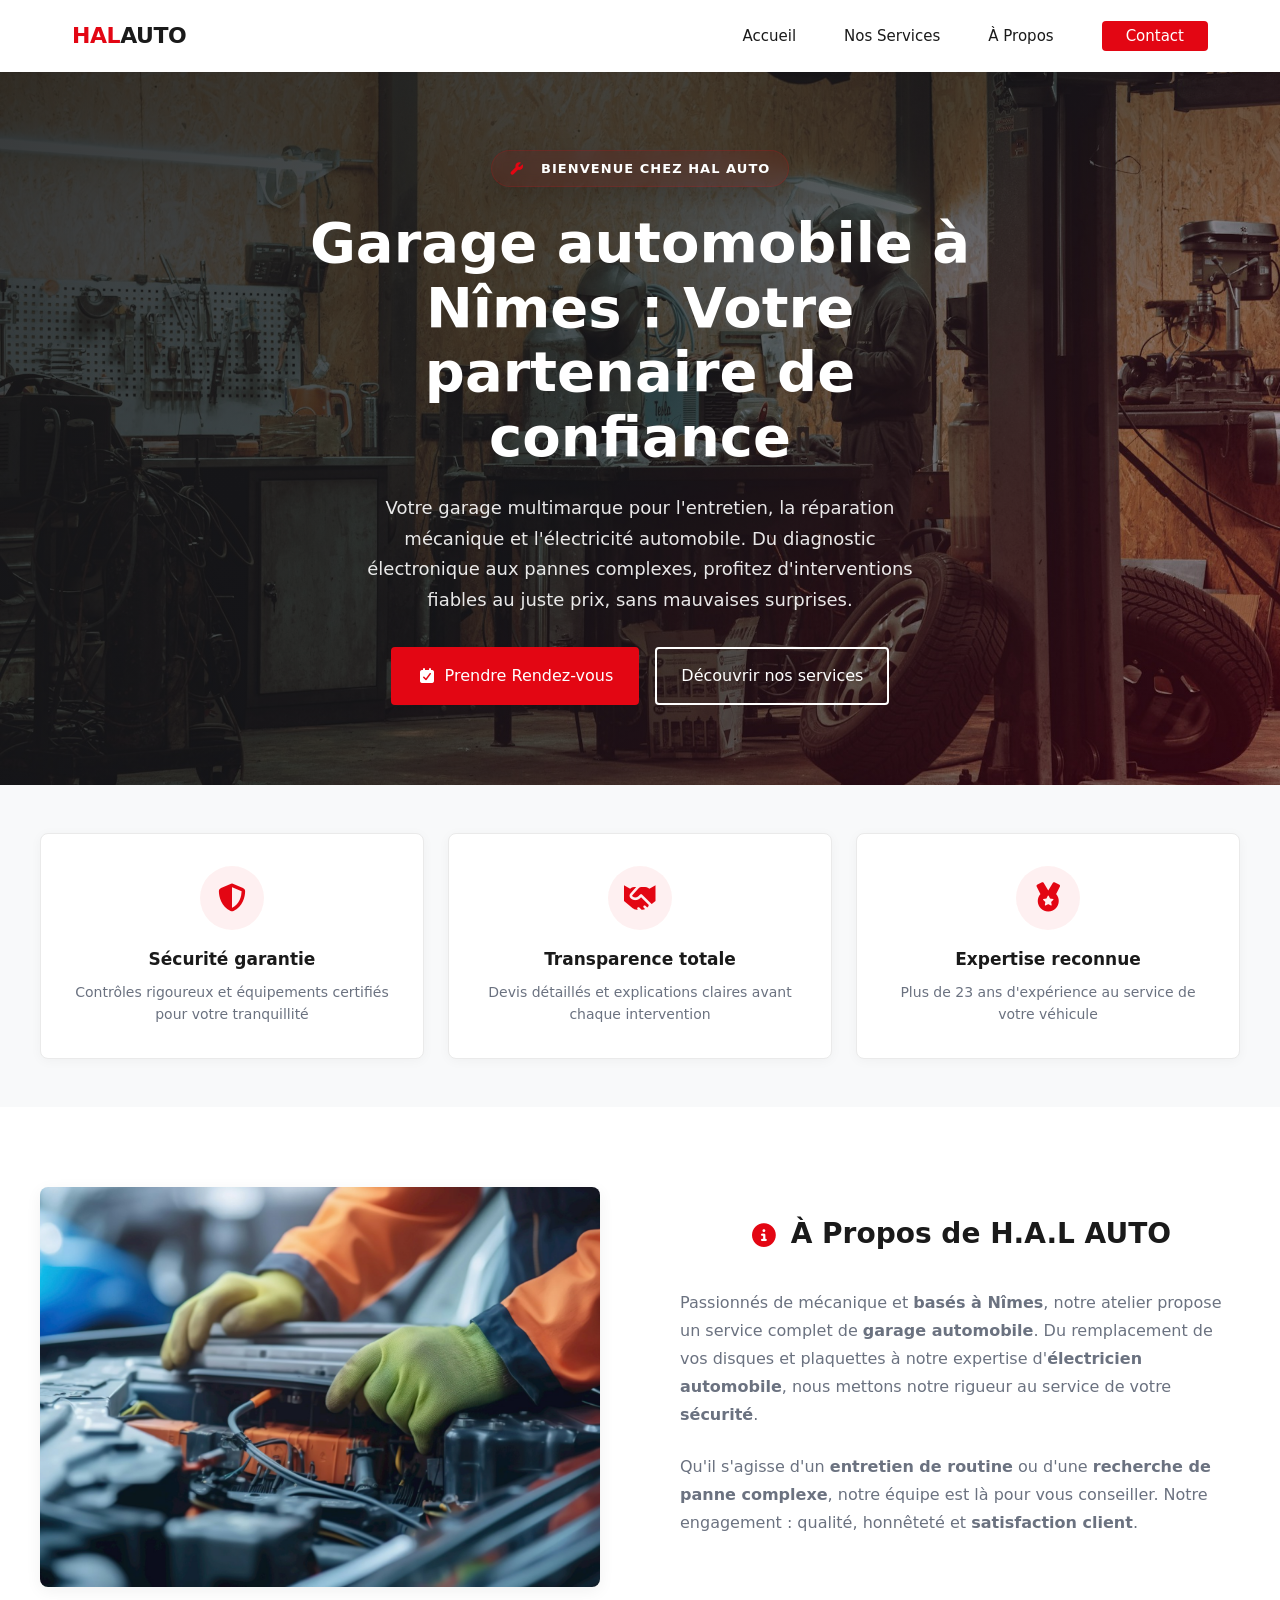
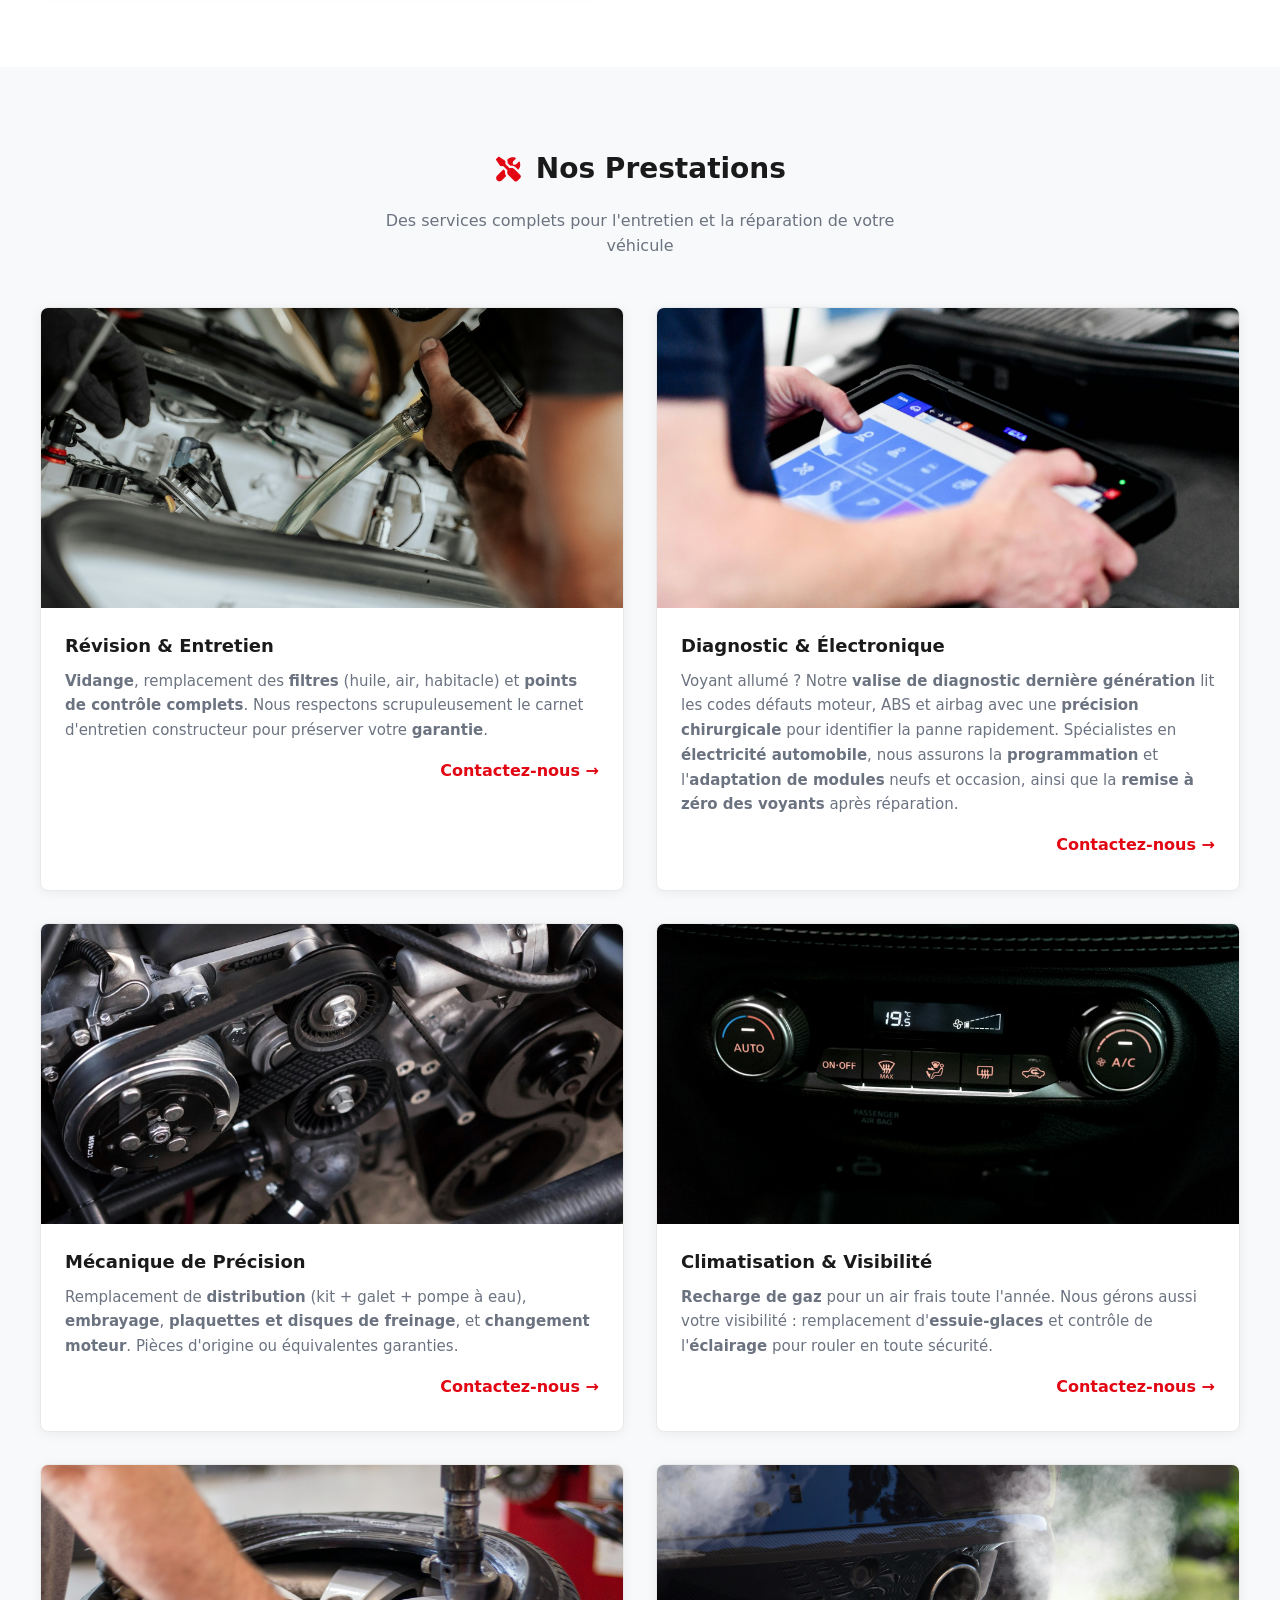
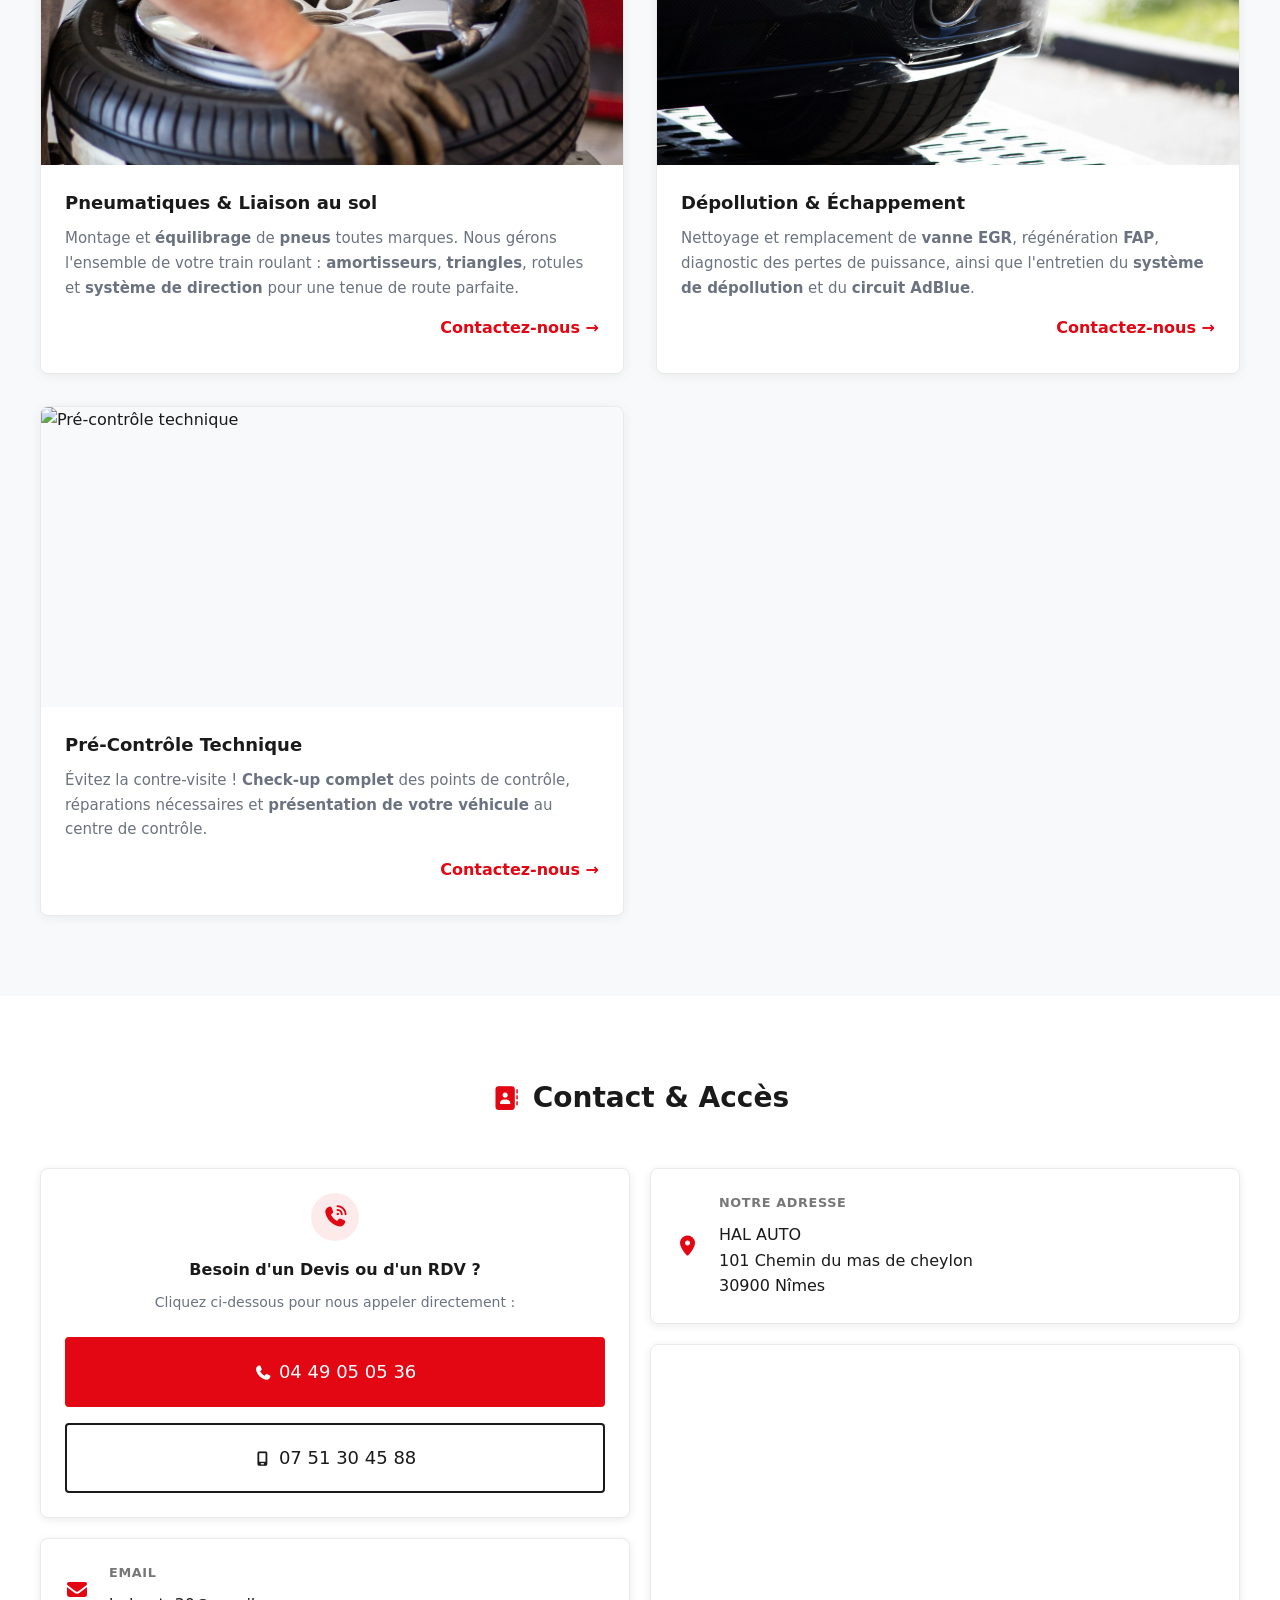
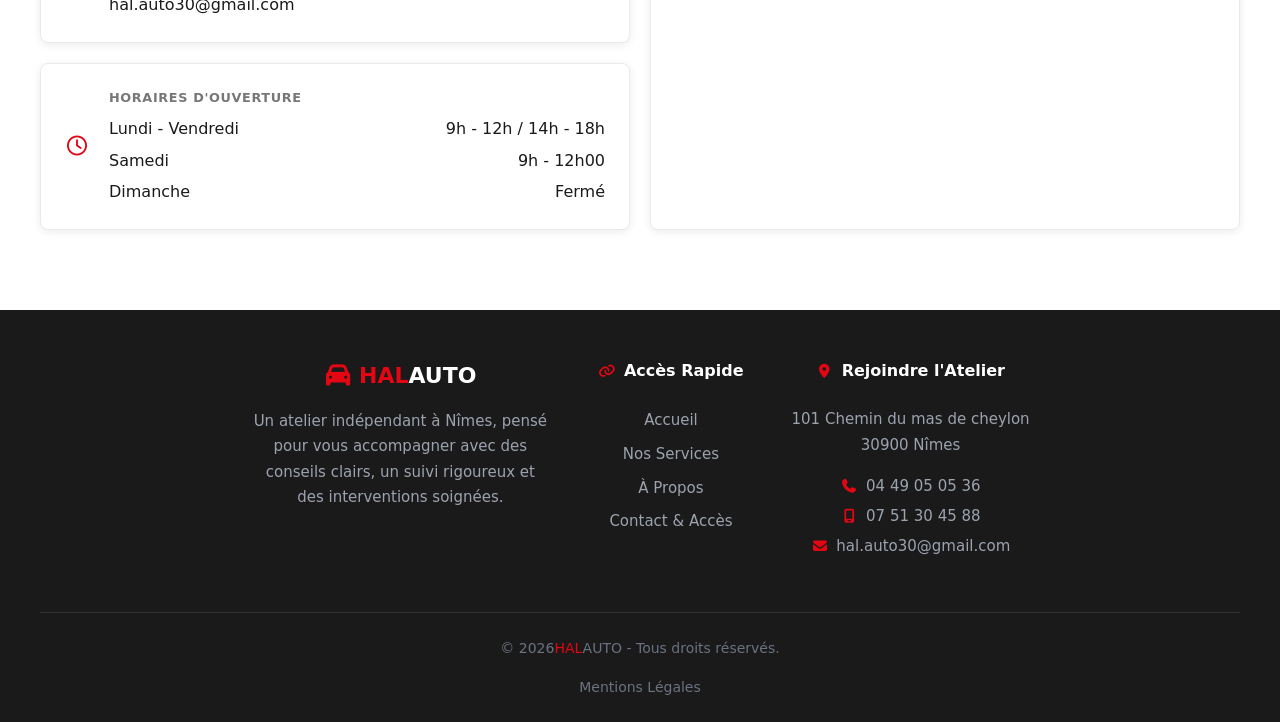
==== index.html @ 8e2dad7b "Refactor mentions-legales.html for improved readability and compactness by removing unnecessary whit" ====
<!DOCTYPE html><html lang="fr"><head><meta charset="UTF-8" /><link class="icon" type="image/svg+xml" href="/vite.svg" /><meta name="viewport" content="width=device-width, initial-scale=1.0" /><meta name="description" content="HAL AUTO, votre garage et atelier de mécanique automobile à Nîmes. Entretien, révision, freinage, électricien automobile et diagnostic électronique au juste prix." /><meta property="og:type" content="website" /><meta property="og:url" content="https://halauto.fr/" /><meta property="og:title" content="HAL AUTO - Garage & Mécanique Automobile à Nîmes" /><meta property="og:description" content="Entretien, révision, électricien automobile et prestations de freinage à Nîmes. Devis transparent, contactez notre atelier !" /><meta property="og:image" content="https://halauto.fr/assets/images/a-propos.jpg" /><meta property="og:locale" content="fr_FR" /><meta name="twitter:card" content="summary_large_image" /><meta name="twitter:url" content="https://halauto.fr/" /><meta name="twitter:title" content="HAL AUTO - Garage Automobile à Nîmes" /><meta name="twitter:description" content="Entretien, révision, diagnostic électronique et réparation mécanique. Devis transparent, appelez-nous dès aujourd'hui !" /><meta name="twitter:image" content="https://halauto.fr/assets/images/a-propos.jpg" /><title>HAL AUTO - Garage Automobile à Nîmes</title><link rel="stylesheet" href="assets/css/fontawesome/css/all.min.css" /><link rel="stylesheet" href="assets/css/style.css" /><script type="application/ld+json">{ "@context": "https://schema.org", "@type": "AutoRepair", "name": "HAL AUTO", "image": "https://halauto.fr/assets/images/a-propos.jpg", "telephone": ["+33449050536", "+33751304588"], "email": "hal.auto30@gmail.com", "address": { "@type": "PostalAddress", "streetAddress": "101 Chemin du Mas de Cheylon, 30900 Nîmes", "addressLocality": "Nîmes", "postalCode": "30900", "addressCountry": "FR" }, "openingHoursSpecification": [ { "@type": "OpeningHoursSpecification", "dayOfWeek": ["Monday","Tuesday","Wednesday","Thursday","Friday"], "opens": "09:00", "closes": "12:00" }, { "@type": "OpeningHoursSpecification", "dayOfWeek": ["Monday","Tuesday","Wednesday","Thursday","Friday"], "opens": "14:00", "closes": "18:00" }, { "@type": "OpeningHoursSpecification", "dayOfWeek": "Saturday", "opens": "09:00", "closes": "12:00" } ], "priceRange": "$$", "url": "https://halauto.fr", "hasOfferCatalog": { "@type": "OfferCatalog", "name": "Services HAL AUTO", "itemListElement": [ { "@type": "Offer", "itemOffered": { "@type": "Service", "name": "Atelier de réparation automobile" } }, { "@type": "Offer", "itemOffered": { "@type": "Service", "name": "Électricien automobile" } }, { "@type": "Offer", "itemOffered": { "@type": "Service", "name": "Atelier de prestations de freinage" } }, { "@type": "Offer", "itemOffered": { "@type": "Service", "name": "Garage automobile" } }, { "@type": "Offer", "itemOffered": { "@type": "Service", "name": "Atelier de mécanique automobile" } } ] }}</script></head><body><header class="header"><div class="header__container"><a href="#accueil" class="header__logo"><span class="header__logo-text"><span class="brand-hal">HAL</span><span class="brand-auto">AUTO</span></span></a><button class="header__burger" id="burger" aria-label="Menu"><i class="fa-solid fa-bars"></i></button><nav class="header__nav" id="nav"><ul class="header__nav-list"><li class="header__nav-item"><a href="#accueil" class="header__nav-link">Accueil</a></li><li class="header__nav-item"><a href="#services" class="header__nav-link">Nos Services</a></li><li class="header__nav-item"><a href="#apropos" class="header__nav-link">À Propos</a></li><li class="header__nav-item"><a href="#contact" class="header__nav-link header__nav-link--cta">Contact</a></li></ul></nav></div></header><main><section class="hero" id="accueil"><div class="hero__overlay"></div><div class="hero__container"><div class="hero__content"><p class="hero__subtitle"><i class="fa-solid fa-wrench"></i> Bienvenue chez HAL AUTO </p><h1 class="hero__title">Garage automobile à Nîmes : Votre partenaire de confiance</h1><p class="hero__text"> Votre garage multimarque pour l'entretien, la réparation mécanique et l'électricité automobile. Du diagnostic électronique aux pannes complexes, profitez d'interventions fiables au juste prix, sans mauvaises surprises. </p><div class="hero__buttons"><a href="#contact" class="btn btn--primary"><i class="fa-solid fa-calendar-check"></i> Prendre Rendez-vous </a><a href="#services" class="btn btn--outline-hero"> Découvrir nos services </a></div></div></div></section><section class="reassurance"><div class="reassurance__container"><div class="reassurance__card fade-in"><div class="reassurance__card-icon"><i class="fa-solid fa-shield-halved"></i></div><h3 class="reassurance__card-title">Sécurité garantie</h3><p class="reassurance__card-text">Contrôles rigoureux et équipements certifiés pour votre tranquillité</p></div><div class="reassurance__card fade-in"><div class="reassurance__card-icon"><i class="fa-solid fa-handshake"></i></div><h3 class="reassurance__card-title">Transparence totale</h3><p class="reassurance__card-text">Devis détaillés et explications claires avant chaque intervention</p></div><div class="reassurance__card fade-in"><div class="reassurance__card-icon"><i class="fa-solid fa-medal"></i></div><h3 class="reassurance__card-title">Expertise reconnue</h3><p class="reassurance__card-text">Plus de 23 ans d'expérience au service de votre véhicule</p></div></div></section><section class="about" id="apropos"><div class="about__container"><div class="about__image fade-in"><img src="assets/images/a-propos.jpg" alt="Équipe de mécaniciens professionnels chez HAL AUTO" loading="lazy" /></div><div class="about__content fade-in"><h2 class="about__title"><i class="fa-solid fa-circle-info"></i> À Propos de H.A.L AUTO </h2><p class="about__text"> Passionnés de mécanique et <strong>basés à Nîmes</strong>, notre atelier propose un service complet de <strong>garage automobile</strong>. Du remplacement de vos disques et plaquettes à notre expertise d'<strong>électricien automobile</strong>, nous mettons notre rigueur au service de votre <strong>sécurité</strong>. </p><p class="about__text"> Qu'il s'agisse d'un <strong>entretien de routine</strong> ou d'une <strong>recherche de panne complexe</strong>, notre équipe est là pour vous conseiller. Notre engagement : qualité, honnêteté et <strong>satisfaction client</strong>. </p></div></div></section><section class="services" id="services"><div class="services__container"><h2 class="services__title fade-in"><i class="fa-solid fa-screwdriver-wrench"></i> Nos Prestations </h2><p class="services__subtitle fade-in">Des services complets pour l'entretien et la réparation de votre véhicule </p><div class="services__grid"><article class="service-card fade-in"><div class="service-card__image"><img src="assets/images/service-entretien-revision.jpg" alt="Révision et entretien automobile" loading="lazy" /></div><div class="service-card__content"><h3 class="service-card__title">Révision & Entretien</h3><p class="service-card__text"><strong>Vidange</strong>, remplacement des <strong>filtres</strong> (huile, air, habitacle) et <strong>points de contrôle complets</strong>. Nous respectons scrupuleusement le carnet d'entretien constructeur pour préserver votre <strong>garantie</strong>. </p><a href="#contact" class="service-card__cta">Contactez-nous →</a></div></article><article class="service-card fade-in"><div class="service-card__image"><img src="assets/images/service-diagnostique.jpg" alt="Diagnostic électronique véhicule" loading="lazy" /></div><div class="service-card__content"><h3 class="service-card__title">Diagnostic & Électronique</h3><p class="service-card__text"> Voyant allumé ? Notre <strong>valise de diagnostic dernière génération</strong> lit les codes défauts moteur, ABS et airbag avec une <strong>précision chirurgicale</strong> pour identifier la panne rapidement. Spécialistes en <strong>électricité automobile</strong>, nous assurons la <strong>programmation</strong> et l'<strong>adaptation de modules</strong> neufs et occasion, ainsi que la <strong>remise à zéro des voyants</strong> après réparation. </p><a href="#contact" class="service-card__cta">Contactez-nous →</a></div></article><article class="service-card fade-in"><div class="service-card__image"><img src="assets/images/service-distribution.jpg" alt="Réparation mécanique automobile" loading="lazy" /></div><div class="service-card__content"><h3 class="service-card__title">Mécanique de Précision</h3><p class="service-card__text"> Remplacement de <strong>distribution</strong> (kit + galet + pompe à eau), <strong>embrayage</strong>, <strong>plaquettes et disques de freinage</strong>, et <strong>changement moteur</strong>. Pièces d'origine ou équivalentes garanties. </p><a href="#contact" class="service-card__cta">Contactez-nous →</a></div></article><article class="service-card fade-in"><div class="service-card__image"><img src="assets/images/service-climatisation.jpg" alt="Climatisation automobile" loading="lazy" /></div><div class="service-card__content"><h3 class="service-card__title">Climatisation & Visibilité</h3><p class="service-card__text"><strong>Recharge de gaz</strong> pour un air frais toute l'année. Nous gérons aussi votre visibilité : remplacement d'<strong>essuie-glaces</strong> et contrôle de l'<strong>éclairage</strong> pour rouler en toute sécurité. </p><a href="#contact" class="service-card__cta">Contactez-nous →</a></div></article><article class="service-card fade-in"><div class="service-card__image"><img src="assets/images/service-pneumatique.jpg" alt="Pneumatiques et géométrie" loading="lazy" /></div><div class="service-card__content"><h3 class="service-card__title">Pneumatiques & Liaison au sol</h3><p class="service-card__text"> Montage et <strong>équilibrage</strong> de <strong>pneus</strong> toutes marques. Nous gérons l'ensemble de votre train roulant : <strong>amortisseurs</strong>, <strong>triangles</strong>, rotules et <strong>système de direction</strong> pour une tenue de route parfaite. </p><a href="#contact" class="service-card__cta">Contactez-nous →</a></div></article><article class="service-card fade-in"><div class="service-card__image"><img src="assets/images/service-depollution.jpg" alt="Dépollution et échappement" loading="lazy" /></div><div class="service-card__content"><h3 class="service-card__title">Dépollution & Échappement</h3><p class="service-card__text"> Nettoyage et remplacement de <strong>vanne EGR</strong>, régénération <strong>FAP</strong>, diagnostic des pertes de puissance, ainsi que l'entretien du <strong>système de dépollution</strong> et du <strong>circuit AdBlue</strong>. </p><a href="#contact" class="service-card__cta">Contactez-nous →</a></div></article><article class="service-card fade-in"><div class="service-card__image"><img src="assets/images/service-controle-technique.jpg" alt="Pré-contrôle technique" loading="lazy" /></div><div class="service-card__content"><h3 class="service-card__title">Pré-Contrôle Technique</h3><p class="service-card__text"> Évitez la contre-visite ! <strong>Check-up complet</strong> des points de contrôle, réparations nécessaires et <strong>présentation de votre véhicule</strong> au centre de contrôle. </p><a href="#contact" class="service-card__cta">Contactez-nous →</a></div></article></div></div></section><section class="contact" id="contact"><div class="contact__container"><h2 class="contact__title fade-in"><i class="fa-solid fa-address-book"></i> Contact & Accès </h2><div class="contact__grid"><div class="contact__column contact__column--communication fade-in"><div class="contact__cta contact__cta--call"><div class="contact__cta-icon"><i class="fa-solid fa-phone-volume"></i></div><h3 class="contact__cta-title">Besoin d'un Devis ou d'un RDV ?</h3><p class="contact__cta-text">Cliquez ci-dessous pour nous appeler directement :</p><div class="contact__cta-actions"><a href="tel:0449050536" class="btn btn--primary btn--large"><i class="fa-solid fa-phone"></i> 04 49 05 05 36 </a><a href="tel:0751304588" class="btn btn--outline btn--large"><i class="fa-solid fa-mobile-screen"></i> 07 51 30 45 88 </a></div></div><div class="contact__card contact__card--email"><div class="contact__card-icon"><i class="fa-solid fa-envelope"></i></div><div class="contact__card-content"><h3 class="contact__card-title">Email</h3><a href="mailto:hal.auto30@gmail.com" class="contact__card-link"> hal.auto30@gmail.com </a></div></div><div class="contact__card contact__card--hours"><div class="contact__card-icon"><i class="fa-regular fa-clock"></i></div><div class="contact__card-content"><h3 class="contact__card-title">Horaires d'Ouverture</h3><ul class="contact__hours"><li class="contact__hours-item"><span class="contact__hours-days">Lundi - Vendredi</span><span class="contact__hours-time">9h - 12h / 14h - 18h</span></li><li class="contact__hours-item"><span class="contact__hours-days">Samedi</span><span class="contact__hours-time">9h - 12h00</span></li><li class="contact__hours-item"><span class="contact__hours-days contact__hours-days--closed">Dimanche</span><span class="contact__hours-time contact__hours-time--closed">Fermé</span></li></ul></div></div></div><div class="contact__column contact__column--localisation fade-in"><div class="contact__card contact__card--address"><div class="contact__card-icon"><i class="fa-solid fa-location-dot"></i></div><div class="contact__card-content"><h3 class="contact__card-title">Notre Adresse</h3><address class="contact__card-address"><a href="https://www.google.com/maps/dir/?api=1&destination=101+Chemin+du+Mas+de+Cheylon,+30900+N%C3%AEmes" target="_blank" rel="noopener noreferrer" style="text-decoration: none; color: inherit;"> HAL AUTO<br /> 101 Chemin du mas de cheylon<br /> 30900 Nîmes </a></address></div></div><div class="contact__map"><iframe src="https://www.google.com/maps?q=101+Chemin+du+Mas+de+Cheylon,+30900+N%C3%AEmes&output=embed" width="100%" height="280" style="border:0;" allowfullscreen="" loading="lazy" referrerpolicy="no-referrer-when-downgrade" title="Localisation du garage HAL AUTO à Nîmes"></iframe></div></div></div></div></section></main><footer class="footer"><div class="footer__container"><div class="footer__brand"><a href="#accueil" class="footer__logo"><i class="fa-solid fa-car"></i><span><span class="brand-hal">HAL</span><span class="brand-auto">AUTO</span></span></a><p class="footer__tagline"> Un atelier indépendant à Nîmes, pensé pour vous accompagner avec des conseils clairs, un suivi rigoureux et des interventions soignées. </p></div><div class="footer__nav"><h4 class="footer__nav-title"><i class="fa-solid fa-link"></i> Accès Rapide </h4><ul class="footer__nav-list"><li><a href="#accueil" class="footer__nav-link">Accueil</a></li><li><a href="#services" class="footer__nav-link">Nos Services</a></li><li><a href="#apropos" class="footer__nav-link">À Propos</a></li><li><a href="#contact" class="footer__nav-link">Contact & Accès</a></li></ul></div><div class="footer__contact"><h4 class="footer__contact-title"><i class="fa-solid fa-location-dot"></i> Rejoindre l'Atelier </h4><address class="footer__contact-address"><a href="https://www.google.com/maps/dir/?api=1&destination=101+Chemin+du+Mas+de+Cheylon,+30900+N%C3%AEmes" target="_blank" rel="noopener noreferrer" style="text-decoration: none; color: inherit;"> 101 Chemin du mas de cheylon<br /> 30900 Nîmes </a></address><p class="footer__contact-phone"><i class="fa-solid fa-phone"></i><a href="tel:0449050536">04 49 05 05 36</a></p><p class="footer__contact-phone"><i class="fa-solid fa-mobile-screen"></i><a href="tel:0751304588">07 51 30 45 88</a></p><p class="footer__contact-email"><i class="fa-solid fa-envelope"></i><a href="mailto:hal.auto30@gmail.com">hal.auto30@gmail.com</a></p></div></div><div class="footer__bottom"><p class="footer__copyright"> &copy; <span id="footerYear"></span><span class="brand-hal">HAL</span><span class="brand-auto">AUTO</span> - Tous droits réservés. </p><div class="footer__legal"><a href="mentions-legales.html" class="footer__legal-link">Mentions Légales</a></div></div></footer><button class="scroll-top" id="scrollTop" aria-label="Retour en haut"><i class="fa-solid fa-chevron-up"></i></button><script type="module" src="assets/js/main.js"></script></body></html>
---- assets/css/style.css ----
:root{--color-white:#FFFFFF;--color-gray-light:#F8F9FA;--color-gray-border:#EAEAEA;--color-gray-medium:#E9ECEF;--color-text-muted:#6B7280;--color-black:#1A1A1A;--color-accent:#E30613;--color-accent-dark:#B80510;--font-main:'Segoe UI', system-ui, -apple-system, sans-serif;--font-weight-normal:400;--font-weight-medium:500;--font-weight-bold:700;--spacing-xs:0.5rem;--spacing-sm:1rem;--spacing-md:1.5rem;--spacing-lg:2rem;--spacing-xl:3rem;--spacing-xxl:5rem;--border-radius:4px;--border-radius-lg:8px;--transition-fast:0.2s ease;--transition-normal:0.3s ease;--box-shadow:0 2px 8px rgba(0, 0, 0, 0.08);--box-shadow-soft:0 4px 16px rgba(0, 0, 0, 0.06);--box-shadow-hover:0 8px 24px rgba(0, 0, 0, 0.12);--max-width:1200px;--header-height:72px}*,*::before,*::after{box-sizing:border-box;margin:0;padding:0}html{scroll-behavior:smooth}body{font-family:var(--font-main);font-weight:var(--font-weight-normal);line-height:1.6;color:var(--color-black);background-color:var(--color-white);-webkit-font-smoothing:antialiased;-moz-osx-font-smoothing:grayscale}img{max-width:100%;height:auto;display:block}img[src]{background-color:var(--color-gray-light)}img[loading="lazy"]{opacity:0;transition:opacity 0.3s ease-in}img[loading="lazy"].loaded,img[loading="lazy"]:not([src=""]){opacity:1}a{text-decoration:none;color:inherit}ul{list-style:none}address{font-style:normal}.btn{display:inline-flex;align-items:center;justify-content:center;gap:var(--spacing-xs);padding:calc(var(--spacing-sm) * 0.875) var(--spacing-md);font-size:1rem;font-weight:var(--font-weight-medium);font-family:inherit;border-radius:var(--border-radius);border:2px solid #fff0;cursor:pointer;transition:all var(--transition-normal)}.btn--primary{background-color:var(--color-accent);color:var(--color-white);border-color:var(--color-accent)}.btn--primary:hover{background-color:var(--color-accent-dark);border-color:var(--color-accent-dark);transform:translateY(-2px);box-shadow:0 6px 20px rgb(227 6 19 / .25)}.btn--primary:active{transform:translateY(0);box-shadow:0 2px 8px rgb(227 6 19 / .3)}.btn--outline{background-color:#fff0;color:var(--color-black);border-color:var(--color-black)}.btn--outline:hover{background-color:var(--color-black);color:var(--color-white);transform:translateY(-2px)}.btn--outline:active{transform:translateY(0)}.btn--large{padding:var(--spacing-md) var(--spacing-xl);font-size:1.125rem}.header{position:fixed;top:0;left:0;right:0;z-index:1000;background-color:var(--color-white);box-shadow:0 1px 3px rgb(0 0 0 / .08);transition:box-shadow var(--transition-normal)}.header--scrolled{box-shadow:0 4px 20px rgb(0 0 0 / .12)}.header__container{max-width:var(--max-width);margin:0 auto;padding:var(--spacing-md) var(--spacing-lg);display:flex;align-items:center;justify-content:space-between;height:var(--header-height)}.header__logo{display:flex;align-items:center;gap:var(--spacing-sm);font-size:1.375rem;font-weight:var(--font-weight-bold);color:var(--color-black);transition:color var(--transition-fast)}.header__logo:hover{color:var(--color-accent)}.header__logo-icon,.header__logo i{color:var(--color-accent);display:inline-flex;align-items:center;justify-content:center;width:1.1em;height:1.1em;font-size:1.05em;line-height:1;flex:0 0 auto}.header__logo-text{letter-spacing:-.02em}.brand-hal{color:var(--color-accent)!important}.brand-auto{color:inherit}.header__burger{display:none;background:none;border:none;font-size:1.375rem;color:var(--color-black);cursor:pointer;padding:var(--spacing-xs)}.header__nav-list{display:flex;align-items:center;gap:var(--spacing-xl)}.header__nav-link{font-weight:var(--font-weight-medium);font-size:.9375rem;color:var(--color-black);position:relative;padding:var(--spacing-xs) 0;transition:color var(--transition-fast)}.header__nav-link::after{content:'';position:absolute;bottom:0;left:0;width:0;height:2px;background-color:var(--color-accent);transition:width var(--transition-normal)}.header__nav-link:hover{color:var(--color-accent)}.header__nav-link:hover::after{width:100%}.header__nav-link--cta{background-color:var(--color-accent);color:var(--color-white);padding:calc(var(--spacing-xs) * 0.75) var(--spacing-md);border-radius:var(--border-radius)}.header__nav-link--cta::after{display:none}.header__nav-link--cta:hover{background-color:var(--color-accent-dark);color:var(--color-white)}.hero{position:relative;margin-top:70px!important;min-height:70vh;width:100%;display:flex;align-items:center;justify-content:center;background-image:url(../images/hero.jpg);background-size:cover;background-position:center;background-repeat:no-repeat}.hero__overlay{position:absolute;top:0;left:0;right:0;bottom:0;background:linear-gradient(135deg,rgb(26 26 26 / .85) 0%,rgb(26 26 26 / .7) 50%,rgb(227 6 19 / .2) 100%);z-index:1}.hero__container{position:relative;z-index:2;max-width:var(--max-width);margin:0 auto;padding:var(--spacing-xxl) var(--spacing-lg);width:100%;text-align:center}.hero__content{max-width:720px;margin:0 auto}.hero__subtitle{display:inline-flex;align-items:center;justify-content:center;gap:var(--spacing-sm);padding:.7rem 1.1rem;margin-bottom:var(--spacing-md);border-radius:999px;border:1px solid rgb(227 6 19 / .18);background:rgb(227 6 19 / .08);backdrop-filter:blur(6px);color:var(--color-white);font-weight:var(--font-weight-bold);font-size:.8125rem;text-transform:uppercase;letter-spacing:.08em;line-height:1;box-shadow:0 10px 24px rgb(0 0 0 / .12)}.hero__subtitle i{font-size:.95em;color:var(--color-accent);line-height:1}.hero__title{font-size:clamp(2.25rem, 5vw, 3.5rem);font-weight:var(--font-weight-bold);line-height:1.15;margin-bottom:var(--spacing-md);color:var(--color-white)}.hero__text{font-size:1.125rem;color:rgb(255 255 255 / .9);margin-bottom:var(--spacing-lg);max-width:560px;margin-left:auto;margin-right:auto;line-height:1.7}.hero__buttons{display:flex;gap:var(--spacing-sm);flex-wrap:wrap;justify-content:center}.btn--outline-hero{background-color:#fff0;color:var(--color-white);border-color:var(--color-white)}.btn--outline-hero:hover{background-color:var(--color-white);color:var(--color-black);transform:translateY(-2px)}.reassurance{background-color:var(--color-gray-light);padding:var(--spacing-xl) var(--spacing-lg)}.reassurance__container{max-width:var(--max-width);margin:0 auto;display:grid;grid-template-columns:repeat(3,1fr);gap:var(--spacing-md)}.reassurance__card{background-color:var(--color-white);border-radius:var(--border-radius-lg);padding:var(--spacing-lg);text-align:center;border:1px solid var(--color-gray-border);box-shadow:0 2px 12px rgb(0 0 0 / .04);transition:all var(--transition-normal)}.reassurance__card:hover{transform:translateY(-4px);box-shadow:0 8px 24px rgb(0 0 0 / .1);border-color:#fff0}.reassurance__card-icon{width:64px;height:64px;margin:0 auto var(--spacing-sm);display:flex;align-items:center;justify-content:center;color:var(--color-accent);font-size:1.75rem;background-color:rgb(227 6 19 / .06);border-radius:50%;transition:all var(--transition-normal)}.reassurance__card:hover .reassurance__card-icon{background-color:var(--color-accent);color:var(--color-white);transform:scale(1.1)}.reassurance__card-title{font-size:1.0625rem;font-weight:var(--font-weight-bold);color:var(--color-black);margin-bottom:var(--spacing-xs)}.reassurance__card-text{font-size:.875rem;color:var(--color-text-muted);line-height:1.6}.about{background-color:var(--color-white);padding:var(--spacing-xxl) var(--spacing-lg)}.about__container{max-width:var(--max-width);margin:0 auto;display:grid;grid-template-columns:1fr 1fr;gap:var(--spacing-xxl);align-items:center}.about__image{border-radius:var(--border-radius-lg);overflow:hidden;box-shadow:var(--box-shadow-soft)}.about__image img{width:100%;height:400px;object-fit:cover;transition:transform var(--transition-normal)}.about__image:hover img{transform:scale(1.03)}.about__title{display:flex;align-items:center;justify-content:center;gap:12px;font-size:1.75rem;font-weight:var(--font-weight-bold);margin-bottom:var(--spacing-lg);color:var(--color-black)}.about__title i,.services__title i,.contact__title i{color:var(--color-accent);display:inline-flex;align-items:center;justify-content:center;font-size:.85em;line-height:1;transform:translateY(1px)}.about__text{font-size:1rem;color:var(--color-text-muted);margin-bottom:var(--spacing-md);line-height:1.75}.services{background-color:var(--color-gray-light);padding:var(--spacing-xxl) var(--spacing-lg)}.services__container{max-width:var(--max-width);margin:0 auto}.services__title{display:flex;align-items:center;justify-content:center;gap:12px;font-size:1.75rem;font-weight:var(--font-weight-bold);text-align:center;margin-bottom:var(--spacing-sm);color:var(--color-black)}.services__subtitle{text-align:center;font-size:1rem;color:var(--color-text-muted);margin-bottom:var(--spacing-xl);max-width:560px;margin-left:auto;margin-right:auto}.services__grid{display:grid;grid-template-columns:repeat(2,1fr);gap:var(--spacing-lg)}.service-card{background-color:var(--color-white);border-radius:var(--border-radius-lg);overflow:hidden;box-shadow:0 2px 12px rgb(0 0 0 / .06);transition:all var(--transition-normal);border:1px solid var(--color-gray-border)}.service-card:hover{transform:translateY(-6px);box-shadow:0 12px 32px rgb(0 0 0 / .12);border-color:#fff0}.service-card:active{transform:translateY(-2px)}.service-card__image{position:relative;overflow:hidden;height:300px;width:100%}.service-card__image img{width:100%;height:100%;object-fit:cover;transition:transform var(--transition-normal)}.service-card:hover .service-card__image img{transform:scale(1.08)}.service-card__content{padding:var(--spacing-md) var(--spacing-md) calc(var(--spacing-md) + 0.5rem);display:flex;flex-direction:column}.service-card__title{font-size:1.125rem;font-weight:var(--font-weight-bold);margin-bottom:var(--spacing-xs);color:var(--color-black);transition:color var(--transition-fast)}.service-card:hover .service-card__title{color:var(--color-accent)}.service-card__text{font-size:.9375rem;color:var(--color-text-muted);line-height:1.65}.service-card__cta{display:inline-block;margin-top:15px;align-self:flex-end;color:var(--color-accent);font-weight:var(--font-weight-bold)}.service-card__cta:hover{color:var(--color-accent-dark)}.contact{background-color:var(--color-white);padding:var(--spacing-xxl) var(--spacing-lg)}.contact__container{max-width:var(--max-width);margin:0 auto}.contact__title{display:flex;align-items:center;justify-content:center;gap:12px;font-size:1.75rem;font-weight:var(--font-weight-bold);text-align:center;margin-bottom:var(--spacing-xl);color:var(--color-black)}.contact__grid{display:flex;gap:20px;align-items:stretch}.contact__column{display:flex;flex-direction:column;gap:20px;flex:1;min-width:0}.contact__card{padding:var(--spacing-md);background-color:var(--color-white);border-radius:var(--border-radius-lg);border:1px solid var(--color-gray-border);box-shadow:var(--box-shadow);display:flex;align-items:center;justify-content:flex-start;gap:20px;transition:all var(--transition-normal)}.contact__card:hover{box-shadow:var(--box-shadow-soft);border-color:var(--color-gray-medium)}.contact__card-icon{width:24px;height:24px;min-width:24px;display:flex;align-items:center;justify-content:center;color:var(--color-accent);font-size:1.25rem}.contact__card-content{flex:1}.contact__card-title{font-size:.8rem;font-weight:700;color:#777;margin-bottom:8px;text-transform:uppercase;letter-spacing:.05em}.contact__card-address{font-size:1rem;line-height:1.6;color:var(--color-black);font-weight:400}.contact__card-link{font-size:1rem;color:var(--color-black);font-weight:500;transition:color var(--transition-fast)}.contact__card-link:hover{color:var(--color-accent)}.contact__hours{display:flex;flex-direction:column;gap:.375rem}.contact__hours-item{display:flex;justify-content:space-between;align-items:center}.contact__hours-days{font-weight:500;font-size:1rem;color:var(--color-black)}.contact__hours-days--closed{color:var(--color-black)}.contact__hours-time{font-size:1rem;color:var(--color-black);font-weight:400}.contact__hours-time--closed{color:var(--color-black);font-weight:400}.contact__column--localisation .contact__map{flex:1}.contact__map{display:flex;flex:1;min-height:300px;border-radius:var(--border-radius-lg);overflow:hidden;box-shadow:var(--box-shadow);border:1px solid var(--color-gray-border)}.contact__map iframe{width:100%;height:100%;min-height:300px;display:block;border:0;object-fit:cover}.contact__cta{background-color:var(--color-white);padding:var(--spacing-md);border-radius:var(--border-radius-lg);text-align:center;border:1px solid var(--color-gray-border);box-shadow:var(--box-shadow)}.contact__cta-icon{width:48px;height:48px;margin:0 auto var(--spacing-sm);display:flex;align-items:center;justify-content:center;color:var(--color-accent);font-size:1.25rem;background-color:rgb(227 6 19 / .08);border-radius:50%}.contact__cta-title{font-size:1rem;font-weight:var(--font-weight-bold);margin-bottom:var(--spacing-xs);color:var(--color-black)}.contact__cta-text{color:var(--color-text-muted);margin-bottom:var(--spacing-md);font-size:.875rem}.contact__cta .btn{gap:.45rem;line-height:1;align-items:center}.contact__cta-actions{display:flex;flex-direction:column;gap:var(--spacing-sm)}.contact__cta .btn i{display:inline-flex;align-items:center;justify-content:center;font-size:.8em;line-height:1;flex:0 0 auto;transform:translateY(1px)}.footer{background-color:var(--color-black);color:var(--color-white);padding-top:var(--spacing-xl);text-align:center}.footer__container{max-width:var(--max-width);margin:0 auto;padding:0 var(--spacing-lg);display:flex;justify-content:center;align-items:flex-start;gap:var(--spacing-xl);flex-wrap:wrap}.footer__brand{display:flex;flex-direction:column;align-items:center;text-align:center;max-width:300px}.footer__logo{display:inline-flex;align-items:center;justify-content:center;gap:var(--spacing-xs);font-size:1.375rem;font-weight:var(--font-weight-bold);color:var(--color-white);margin-bottom:var(--spacing-sm);transition:color var(--transition-fast)}.footer__logo:hover{color:var(--color-accent)}.footer__logo i{color:var(--color-accent);display:inline-flex;align-items:center;justify-content:center;width:1.1em;height:1.1em;font-size:1.1em;line-height:1;flex:0 0 auto}.footer__tagline{color:#9CA3AF;margin-bottom:var(--spacing-md);line-height:1.7;font-size:.9375rem}.footer__social{display:flex;justify-content:center;gap:var(--spacing-sm)}.footer__social-link{display:flex;align-items:center;justify-content:center;width:40px;height:40px;background-color:rgb(255 255 255 / .08);border-radius:50%;color:var(--color-white);transition:all var(--transition-fast)}.footer__social-link:hover{background-color:var(--color-accent);transform:translateY(-2px)}.footer__nav{display:flex;flex-direction:column;align-items:center;text-align:center}.footer__nav-title,.footer__contact-title{display:flex;align-items:center;justify-content:center;gap:var(--spacing-xs);font-size:1rem;font-weight:var(--font-weight-bold);margin-bottom:var(--spacing-md);color:var(--color-white)}.footer__nav-title i,.footer__contact-title i{color:var(--color-accent);font-size:.875rem}.footer__nav-list{display:flex;flex-direction:column;align-items:center;gap:var(--spacing-xs)}.footer__nav-link{color:#9CA3AF;transition:color var(--transition-fast);padding:.25rem 0;font-size:.9375rem}.footer__nav-link:hover{color:var(--color-accent)}.footer__contact{display:flex;flex-direction:column;align-items:center;text-align:center}.footer__contact-address{color:#9CA3AF;line-height:1.7;margin-bottom:var(--spacing-sm);font-size:.9375rem}.footer__contact-phone,.footer__contact-email{display:flex;justify-content:center;align-items:center;gap:var(--spacing-xs);margin-bottom:.375rem;font-size:.9375rem}.footer__contact-phone i,.footer__contact-email i{color:var(--color-accent);font-size:.875rem}.footer__contact-phone a,.footer__contact-email a{color:#9CA3AF;transition:color var(--transition-fast)}.footer__contact-phone a:hover,.footer__contact-email a:hover,.footer__contact-address a:hover{color:var(--color-accent)!important}.footer__bottom{border-top:1px solid rgb(255 255 255 / .1);margin-top:var(--spacing-xl);padding:var(--spacing-md) var(--spacing-lg);max-width:var(--max-width);margin-left:auto;margin-right:auto;display:flex;flex-direction:column;align-items:center;text-align:center;gap:var(--spacing-sm)}.footer__copyright{color:#6B7280;font-size:.875rem}.footer__legal{display:flex;justify-content:center;gap:var(--spacing-md)}.footer__legal-link{color:#6B7280;font-size:.875rem;transition:color var(--transition-fast)}.footer__legal-link:hover{color:var(--color-accent)}.fade-in{opacity:0;transform:translateY(24px);transition:opacity 0.5s ease-out,transform 0.5s ease-out}.fade-in.is-visible{opacity:1;transform:translateY(0)}.services__grid .service-card:nth-child(1){transition-delay:0s}.services__grid .service-card:nth-child(2){transition-delay:0.1s}.services__grid .service-card:nth-child(3){transition-delay:0.2s}.services__grid .service-card:nth-child(4){transition-delay:0.3s}.reassurance__container .reassurance__card:nth-child(1){transition-delay:0s}.reassurance__container .reassurance__card:nth-child(2){transition-delay:0.1s}.reassurance__container .reassurance__card:nth-child(3){transition-delay:0.2s}.scroll-top{position:fixed;bottom:24px;right:24px;width:48px;height:48px;background-color:var(--color-accent);color:var(--color-white);border:none;border-radius:50%;cursor:pointer;display:flex;align-items:center;justify-content:center;font-size:1.125rem;box-shadow:0 4px 16px rgb(227 6 19 / .3);opacity:0;visibility:hidden;transform:translateY(20px);transition:all var(--transition-normal);z-index:999}.scroll-top:hover{background-color:var(--color-accent-dark);transform:translateY(-4px);box-shadow:0 6px 24px rgb(227 6 19 / .4)}.scroll-top:active{transform:translateY(-2px)}.scroll-top.is-visible{opacity:1;visibility:visible;transform:translateY(0)}.legal-page{min-height:100vh;padding:calc(var(--header-height) + var(--spacing-lg)) var(--spacing-lg) var(--spacing-xxl);background:radial-gradient(circle at top left,rgb(227 6 19 / .06),transparent 34%),linear-gradient(180deg,#FFFFFF 0%,#F8F9FA 100%)}.legal-page__container{max-width:var(--max-width);margin:0 auto}.legal-page__hero{padding-bottom:var(--spacing-xl)}.legal-page__eyebrow{display:inline-flex;align-items:center;gap:var(--spacing-xs);margin-bottom:var(--spacing-sm);padding:.55rem .95rem;border-radius:999px;border:1px solid rgb(227 6 19 / .16);background:rgb(227 6 19 / .06);color:var(--color-accent);font-size:.8125rem;font-weight:var(--font-weight-bold);letter-spacing:.08em;text-transform:uppercase}.legal-page__eyebrow i{display:inline-flex;align-items:center;justify-content:center}.legal-page__title{font-size:clamp(2rem, 4vw, 3rem);line-height:1.15;color:var(--color-black);margin-bottom:var(--spacing-sm)}.legal-page__intro{max-width:760px;color:var(--color-text-muted);font-size:1rem;line-height:1.75}.legal-page__grid{display:grid;grid-template-columns:repeat(2,minmax(0,1fr));gap:var(--spacing-md)}.legal-page__card{background-color:var(--color-white);border:1px solid var(--color-gray-border);border-radius:var(--border-radius-lg);padding:var(--spacing-lg);box-shadow:var(--box-shadow-soft)}.legal-page__card--full{grid-column:1 / -1}.legal-page__card-title{display:flex;align-items:center;gap:var(--spacing-xs);margin-bottom:var(--spacing-sm);color:var(--color-black);font-size:1.0625rem;font-weight:var(--font-weight-bold)}.legal-page__card-title i{color:var(--color-accent)}.legal-page__text{color:var(--color-text-muted);line-height:1.75;font-size:.975rem}.legal-page__text a{color:var(--color-accent);font-weight:var(--font-weight-medium)}.legal-page__text a:hover{color:var(--color-accent-dark)}.legal-page__list{list-style:none;display:grid;gap:.75rem}.legal-page__list-item{color:var(--color-text-muted);line-height:1.7}@media (max-width:1024px){.about__container{grid-template-columns:1fr;gap:var(--spacing-xl)}.about__image img{height:320px}.services__grid{grid-template-columns:1fr;gap:var(--spacing-md)}.contact__grid{display:flex;gap:20px}.footer__container{gap:var(--spacing-lg)}.reassurance__container{grid-template-columns:repeat(3,1fr);gap:var(--spacing-md)}.legal-page__grid{grid-template-columns:1fr}.legal-page__card--full{grid-column:auto}}@media (max-width:768px){:root{--spacing-xxl:3rem;--header-height:64px}.header__burger{display:block}.header__nav{position:absolute;top:100%;left:0;width:100%;margin:0;background-color:var(--color-white);box-shadow:0 12px 18px -12px rgb(0 0 0 / .28);max-height:0;overflow:hidden;transform:translateY(-10px);opacity:0;visibility:hidden;pointer-events:none;transition:opacity var(--transition-normal),transform var(--transition-normal),max-height var(--transition-normal),visibility var(--transition-normal)}.header__nav.is-active{max-height:320px;transform:translateY(0);opacity:1;visibility:visible;pointer-events:auto}.header__nav-list{flex-direction:column;padding:var(--spacing-md);gap:0}.header__nav-item{width:100%}.header__nav-link{display:block;padding:var(--spacing-sm) var(--spacing-md);text-align:center;border-bottom:1px solid var(--color-gray-border)}.header__nav-link::after{display:none}.header__nav-link--cta{margin-top:var(--spacing-sm);display:block;width:fit-content;margin-left:auto;margin-right:auto;border-bottom:none}.hero{min-height:80vh}.hero__title{font-size:1.875rem}.hero__buttons{flex-direction:column}.hero__buttons .btn{width:100%}.reassurance__container{flex-direction:column;gap:var(--spacing-md);align-items:flex-start;padding:var(--spacing-md) var(--spacing-lg)}.reassurance__item{width:100%;justify-content:flex-start}.about__title{font-size:1.5rem}.services__title,.contact__title,.about__title{font-size:1.4rem}.reassurance__container{grid-template-columns:1fr;gap:var(--spacing-md)}.footer__container{grid-template-columns:1fr;gap:var(--spacing-lg)}.footer__bottom{flex-direction:column;text-align:center}.contact__hours-item{flex-direction:column;align-items:flex-start;gap:.125rem}.contact__card{flex-direction:row;align-items:center;gap:15px}.contact__card-icon{width:24px;height:24px;min-width:24px;font-size:1.125rem}.contact__grid{flex-direction:column;gap:20px}.contact__column{display:contents}.contact__cta--call{order:1}.contact__card--address{order:2}.contact__map{order:3}.contact__card--email{order:4}.contact__card--hours{order:5}.legal-page{padding:calc(var(--header-height) + var(--spacing-md)) var(--spacing-lg) var(--spacing-xl)}.legal-page__hero{padding-bottom:var(--spacing-lg)}.legal-page__card{padding:var(--spacing-md)}}@media (max-width:480px){.hero__title{font-size:1.625rem}.services__title,.contact__title{font-size:1.25rem}}
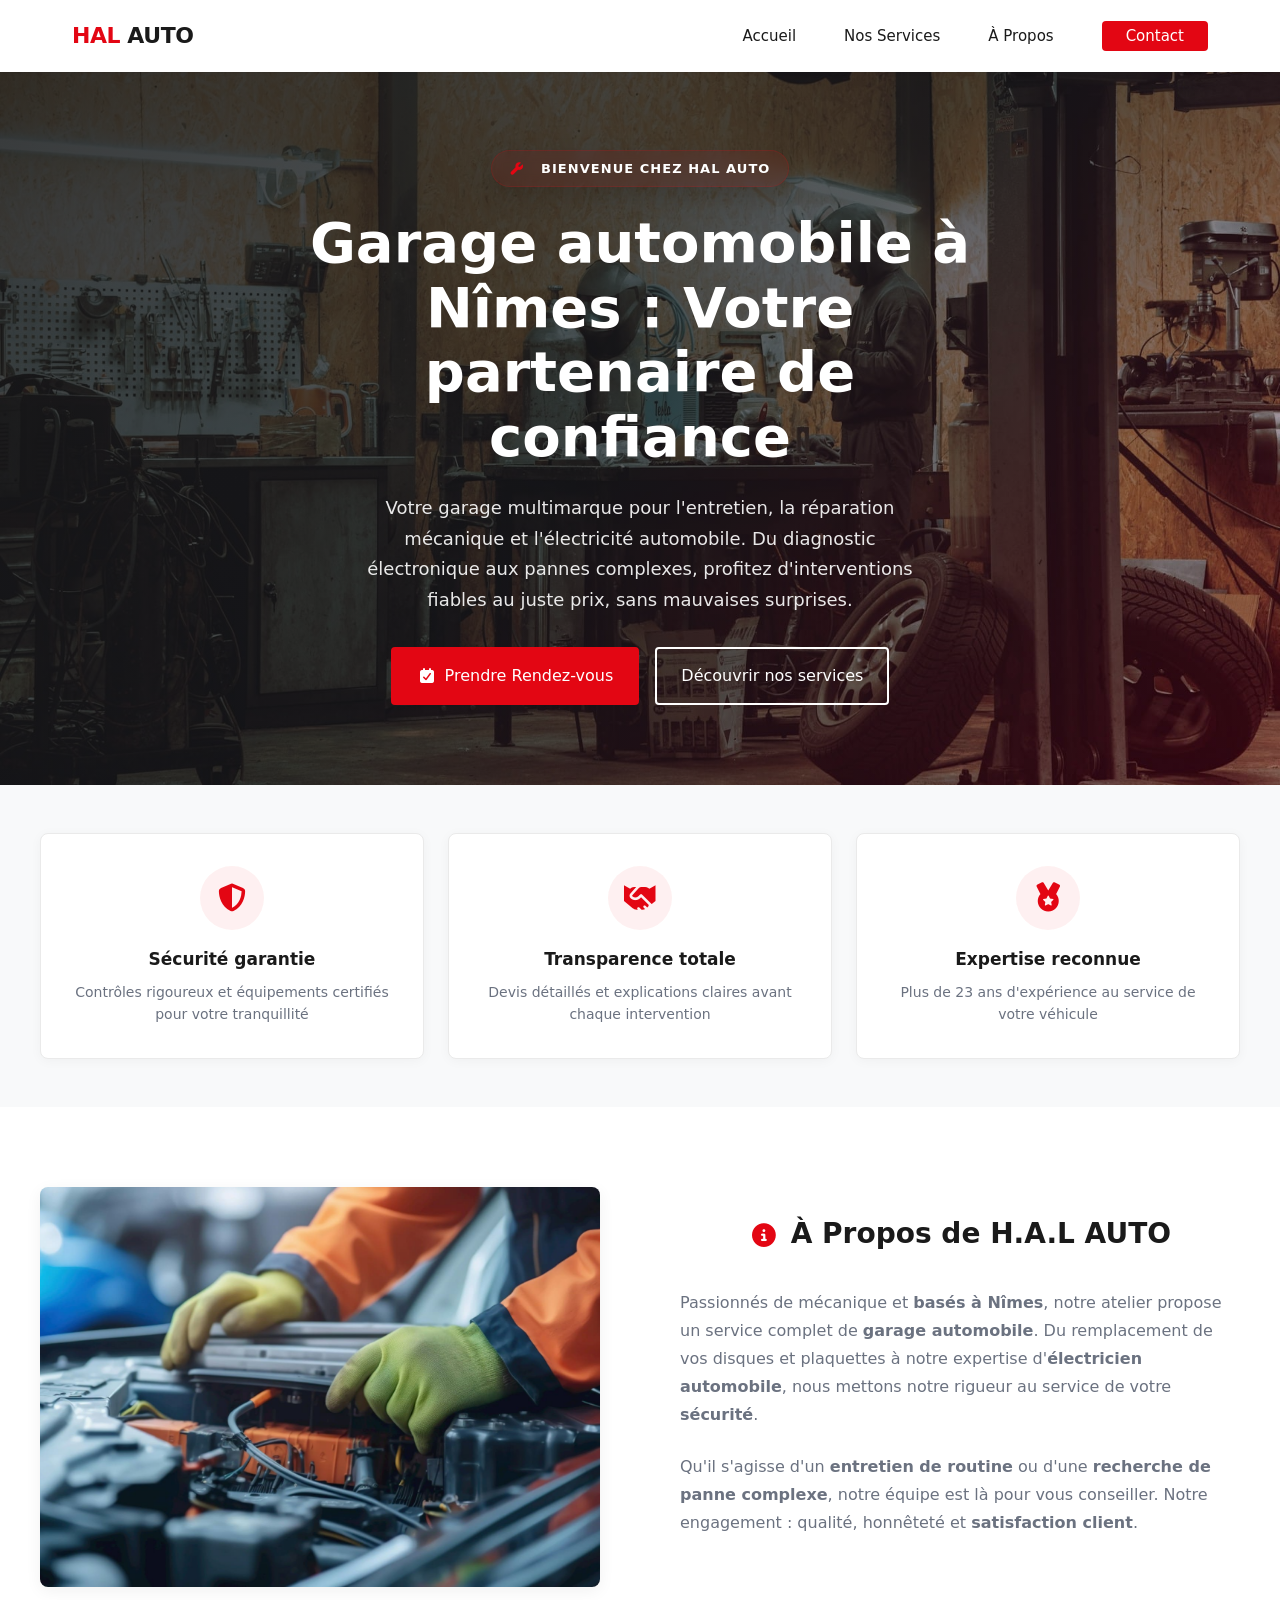
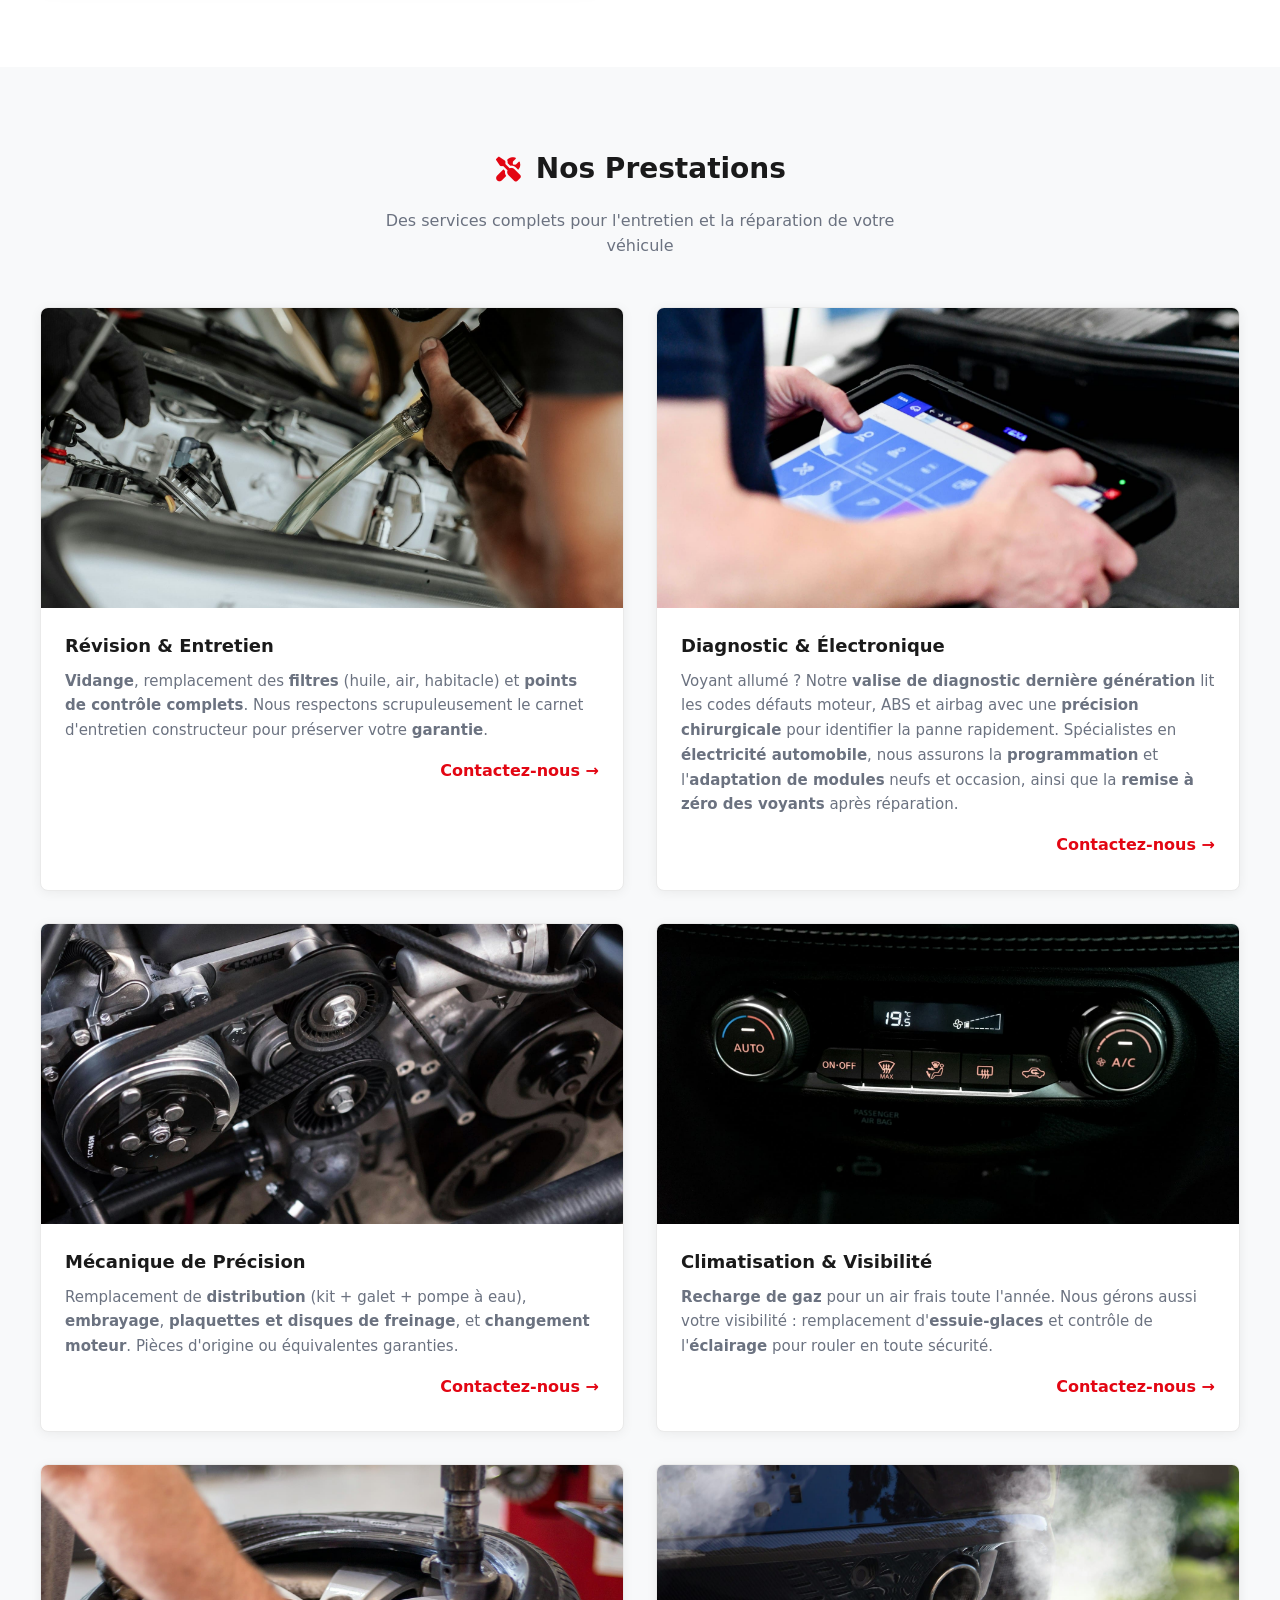
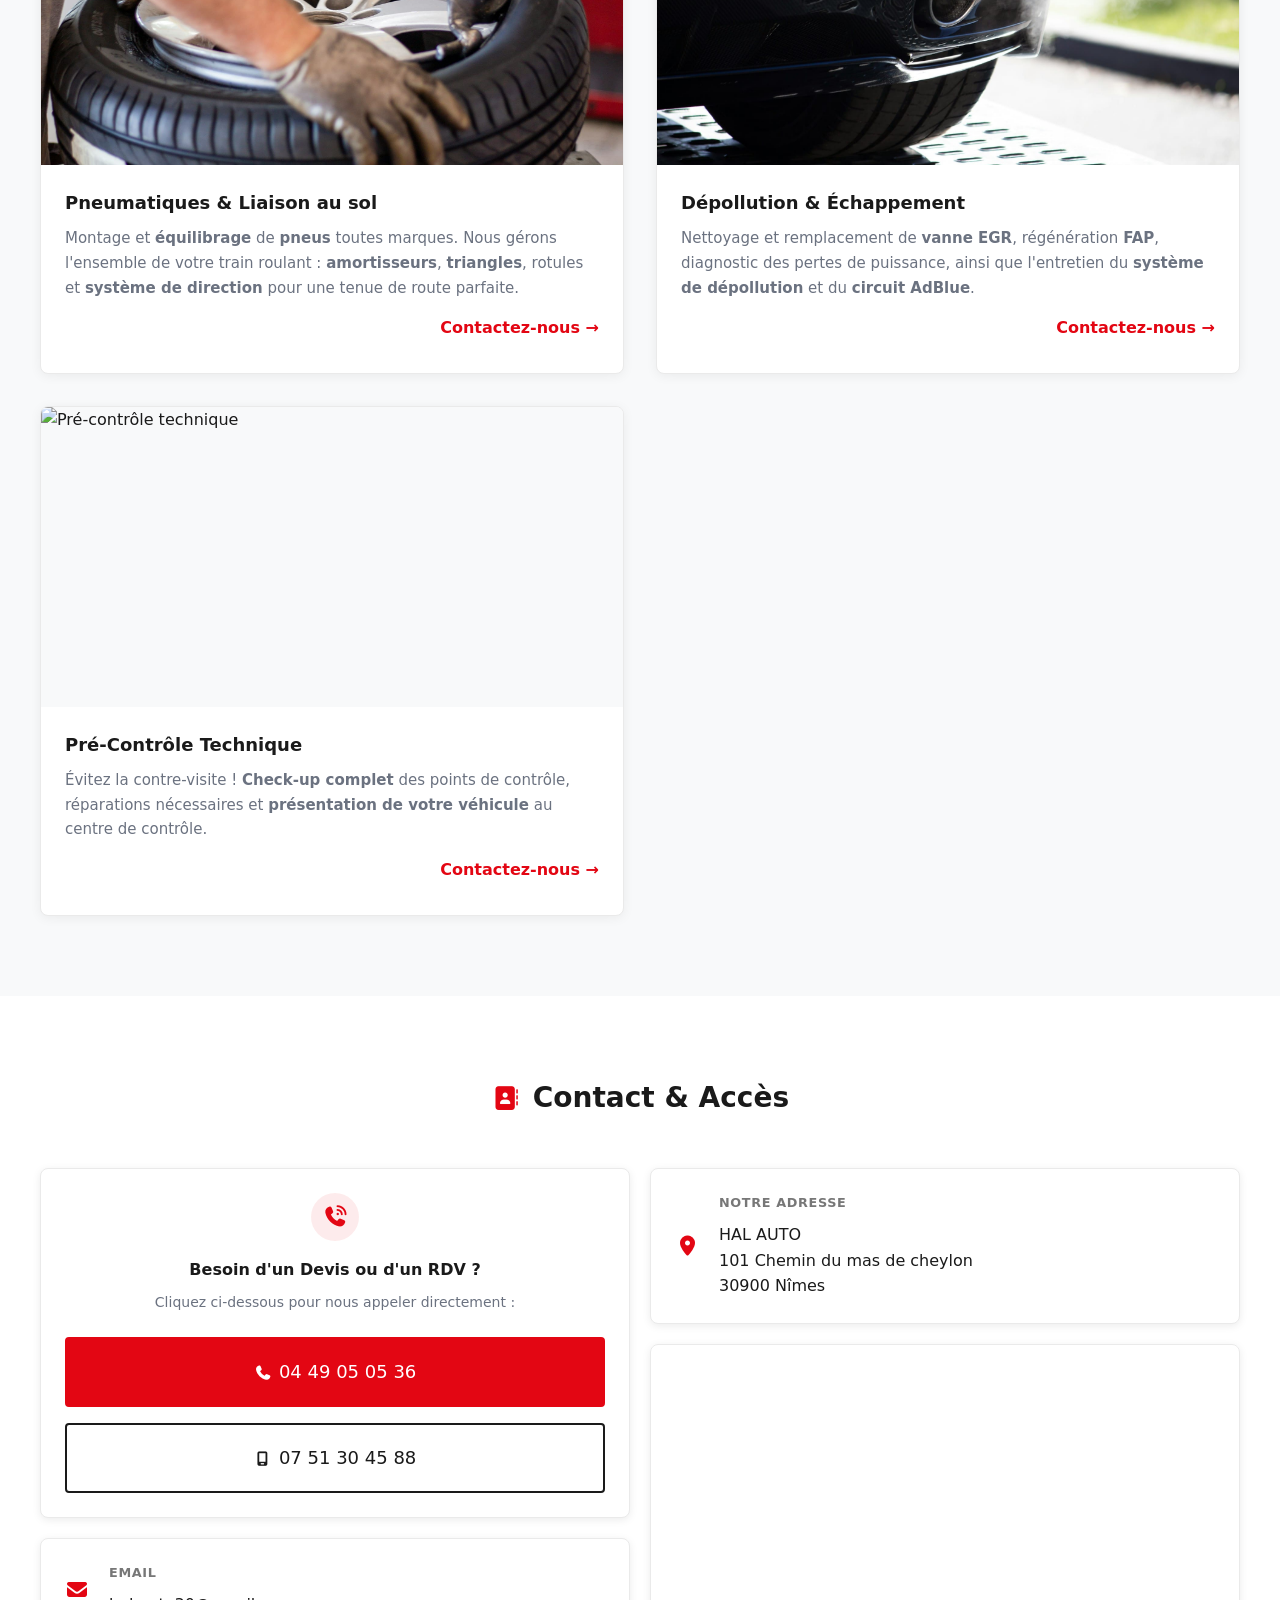
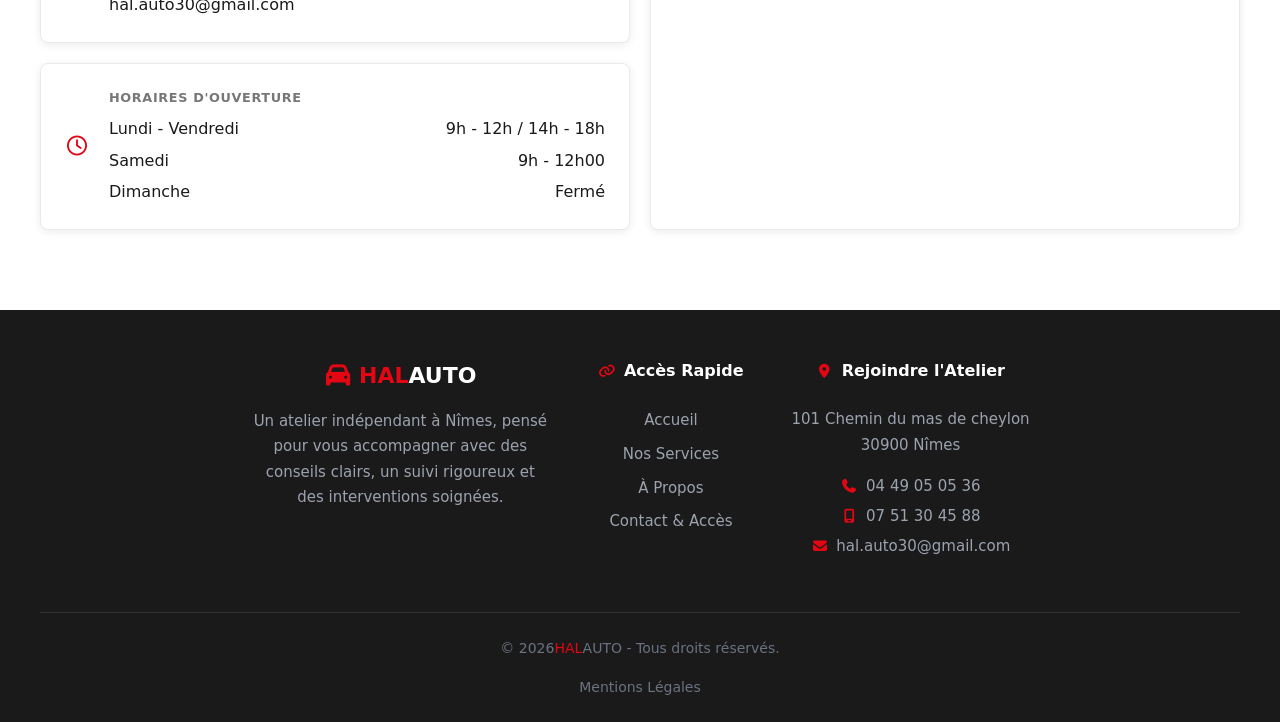
==== commit 689ee9be: "Ajout d'une nouvelle ligne à index.html pour corriger le formatage du document" ====
--- a/index.html
+++ b/index.html
@@ -1 +1 @@
-<!DOCTYPE html><html lang="fr"><head><meta charset="UTF-8" /><link class="icon" type="image/svg+xml" href="/vite.svg" /><meta name="viewport" content="width=device-width, initial-scale=1.0" /><meta name="description" content="HAL AUTO, votre garage et atelier de mécanique automobile à Nîmes. Entretien, révision, freinage, électricien automobile et diagnostic électronique au juste prix." /><meta property="og:type" content="website" /><meta property="og:url" content="https://halauto.fr/" /><meta property="og:title" content="HAL AUTO - Garage & Mécanique Automobile à Nîmes" /><meta property="og:description" content="Entretien, révision, électricien automobile et prestations de freinage à Nîmes. Devis transparent, contactez notre atelier !" /><meta property="og:image" content="https://halauto.fr/assets/images/a-propos.jpg" /><meta property="og:locale" content="fr_FR" /><meta name="twitter:card" content="summary_large_image" /><meta name="twitter:url" content="https://halauto.fr/" /><meta name="twitter:title" content="HAL AUTO - Garage Automobile à Nîmes" /><meta name="twitter:description" content="Entretien, révision, diagnostic électronique et réparation mécanique. Devis transparent, appelez-nous dès aujourd'hui !" /><meta name="twitter:image" content="https://halauto.fr/assets/images/a-propos.jpg" /><title>HAL AUTO - Garage Automobile à Nîmes</title><link rel="stylesheet" href="assets/css/fontawesome/css/all.min.css" /><link rel="stylesheet" href="assets/css/style.css" /><script type="application/ld+json">{ "@context": "https://schema.org", "@type": "AutoRepair", "name": "HAL AUTO", "image": "https://halauto.fr/assets/images/a-propos.jpg", "telephone": ["+33449050536", "+33751304588"], "email": "hal.auto30@gmail.com", "address": { "@type": "PostalAddress", "streetAddress": "101 Chemin du Mas de Cheylon, 30900 Nîmes", "addressLocality": "Nîmes", "postalCode": "30900", "addressCountry": "FR" }, "openingHoursSpecification": [ { "@type": "OpeningHoursSpecification", "dayOfWeek": ["Monday","Tuesday","Wednesday","Thursday","Friday"], "opens": "09:00", "closes": "12:00" }, { "@type": "OpeningHoursSpecification", "dayOfWeek": ["Monday","Tuesday","Wednesday","Thursday","Friday"], "opens": "14:00", "closes": "18:00" }, { "@type": "OpeningHoursSpecification", "dayOfWeek": "Saturday", "opens": "09:00", "closes": "12:00" } ], "priceRange": "$$", "url": "https://halauto.fr", "hasOfferCatalog": { "@type": "OfferCatalog", "name": "Services HAL AUTO", "itemListElement": [ { "@type": "Offer", "itemOffered": { "@type": "Service", "name": "Atelier de réparation automobile" } }, { "@type": "Offer", "itemOffered": { "@type": "Service", "name": "Électricien automobile" } }, { "@type": "Offer", "itemOffered": { "@type": "Service", "name": "Atelier de prestations de freinage" } }, { "@type": "Offer", "itemOffered": { "@type": "Service", "name": "Garage automobile" } }, { "@type": "Offer", "itemOffered": { "@type": "Service", "name": "Atelier de mécanique automobile" } } ] }}</script></head><body><header class="header"><div class="header__container"><a href="#accueil" class="header__logo"><span class="header__logo-text"><span class="brand-hal">HAL</span><span class="brand-auto">AUTO</span></span></a><button class="header__burger" id="burger" aria-label="Menu"><i class="fa-solid fa-bars"></i></button><nav class="header__nav" id="nav"><ul class="header__nav-list"><li class="header__nav-item"><a href="#accueil" class="header__nav-link">Accueil</a></li><li class="header__nav-item"><a href="#services" class="header__nav-link">Nos Services</a></li><li class="header__nav-item"><a href="#apropos" class="header__nav-link">À Propos</a></li><li class="header__nav-item"><a href="#contact" class="header__nav-link header__nav-link--cta">Contact</a></li></ul></nav></div></header><main><section class="hero" id="accueil"><div class="hero__overlay"></div><div class="hero__container"><div class="hero__content"><p class="hero__subtitle"><i class="fa-solid fa-wrench"></i> Bienvenue chez HAL AUTO </p><h1 class="hero__title">Garage automobile à Nîmes : Votre partenaire de confiance</h1><p class="hero__text"> Votre garage multimarque pour l'entretien, la réparation mécanique et l'électricité automobile. Du diagnostic électronique aux pannes complexes, profitez d'interventions fiables au juste prix, sans mauvaises surprises. </p><div class="hero__buttons"><a href="#contact" class="btn btn--primary"><i class="fa-solid fa-calendar-check"></i> Prendre Rendez-vous </a><a href="#services" class="btn btn--outline-hero"> Découvrir nos services </a></div></div></div></section><section class="reassurance"><div class="reassurance__container"><div class="reassurance__card fade-in"><div class="reassurance__card-icon"><i class="fa-solid fa-shield-halved"></i></div><h3 class="reassurance__card-title">Sécurité garantie</h3><p class="reassurance__card-text">Contrôles rigoureux et équipements certifiés pour votre tranquillité</p></div><div class="reassurance__card fade-in"><div class="reassurance__card-icon"><i class="fa-solid fa-handshake"></i></div><h3 class="reassurance__card-title">Transparence totale</h3><p class="reassurance__card-text">Devis détaillés et explications claires avant chaque intervention</p></div><div class="reassurance__card fade-in"><div class="reassurance__card-icon"><i class="fa-solid fa-medal"></i></div><h3 class="reassurance__card-title">Expertise reconnue</h3><p class="reassurance__card-text">Plus de 23 ans d'expérience au service de votre véhicule</p></div></div></section><section class="about" id="apropos"><div class="about__container"><div class="about__image fade-in"><img src="assets/images/a-propos.jpg" alt="Équipe de mécaniciens professionnels chez HAL AUTO" loading="lazy" /></div><div class="about__content fade-in"><h2 class="about__title"><i class="fa-solid fa-circle-info"></i> À Propos de H.A.L AUTO </h2><p class="about__text"> Passionnés de mécanique et <strong>basés à Nîmes</strong>, notre atelier propose un service complet de <strong>garage automobile</strong>. Du remplacement de vos disques et plaquettes à notre expertise d'<strong>électricien automobile</strong>, nous mettons notre rigueur au service de votre <strong>sécurité</strong>. </p><p class="about__text"> Qu'il s'agisse d'un <strong>entretien de routine</strong> ou d'une <strong>recherche de panne complexe</strong>, notre équipe est là pour vous conseiller. Notre engagement : qualité, honnêteté et <strong>satisfaction client</strong>. </p></div></div></section><section class="services" id="services"><div class="services__container"><h2 class="services__title fade-in"><i class="fa-solid fa-screwdriver-wrench"></i> Nos Prestations </h2><p class="services__subtitle fade-in">Des services complets pour l'entretien et la réparation de votre véhicule </p><div class="services__grid"><article class="service-card fade-in"><div class="service-card__image"><img src="assets/images/service-entretien-revision.jpg" alt="Révision et entretien automobile" loading="lazy" /></div><div class="service-card__content"><h3 class="service-card__title">Révision & Entretien</h3><p class="service-card__text"><strong>Vidange</strong>, remplacement des <strong>filtres</strong> (huile, air, habitacle) et <strong>points de contrôle complets</strong>. Nous respectons scrupuleusement le carnet d'entretien constructeur pour préserver votre <strong>garantie</strong>. </p><a href="#contact" class="service-card__cta">Contactez-nous →</a></div></article><article class="service-card fade-in"><div class="service-card__image"><img src="assets/images/service-diagnostique.jpg" alt="Diagnostic électronique véhicule" loading="lazy" /></div><div class="service-card__content"><h3 class="service-card__title">Diagnostic & Électronique</h3><p class="service-card__text"> Voyant allumé ? Notre <strong>valise de diagnostic dernière génération</strong> lit les codes défauts moteur, ABS et airbag avec une <strong>précision chirurgicale</strong> pour identifier la panne rapidement. Spécialistes en <strong>électricité automobile</strong>, nous assurons la <strong>programmation</strong> et l'<strong>adaptation de modules</strong> neufs et occasion, ainsi que la <strong>remise à zéro des voyants</strong> après réparation. </p><a href="#contact" class="service-card__cta">Contactez-nous →</a></div></article><article class="service-card fade-in"><div class="service-card__image"><img src="assets/images/service-distribution.jpg" alt="Réparation mécanique automobile" loading="lazy" /></div><div class="service-card__content"><h3 class="service-card__title">Mécanique de Précision</h3><p class="service-card__text"> Remplacement de <strong>distribution</strong> (kit + galet + pompe à eau), <strong>embrayage</strong>, <strong>plaquettes et disques de freinage</strong>, et <strong>changement moteur</strong>. Pièces d'origine ou équivalentes garanties. </p><a href="#contact" class="service-card__cta">Contactez-nous →</a></div></article><article class="service-card fade-in"><div class="service-card__image"><img src="assets/images/service-climatisation.jpg" alt="Climatisation automobile" loading="lazy" /></div><div class="service-card__content"><h3 class="service-card__title">Climatisation & Visibilité</h3><p class="service-card__text"><strong>Recharge de gaz</strong> pour un air frais toute l'année. Nous gérons aussi votre visibilité : remplacement d'<strong>essuie-glaces</strong> et contrôle de l'<strong>éclairage</strong> pour rouler en toute sécurité. </p><a href="#contact" class="service-card__cta">Contactez-nous →</a></div></article><article class="service-card fade-in"><div class="service-card__image"><img src="assets/images/service-pneumatique.jpg" alt="Pneumatiques et géométrie" loading="lazy" /></div><div class="service-card__content"><h3 class="service-card__title">Pneumatiques & Liaison au sol</h3><p class="service-card__text"> Montage et <strong>équilibrage</strong> de <strong>pneus</strong> toutes marques. Nous gérons l'ensemble de votre train roulant : <strong>amortisseurs</strong>, <strong>triangles</strong>, rotules et <strong>système de direction</strong> pour une tenue de route parfaite. </p><a href="#contact" class="service-card__cta">Contactez-nous →</a></div></article><article class="service-card fade-in"><div class="service-card__image"><img src="assets/images/service-depollution.jpg" alt="Dépollution et échappement" loading="lazy" /></div><div class="service-card__content"><h3 class="service-card__title">Dépollution & Échappement</h3><p class="service-card__text"> Nettoyage et remplacement de <strong>vanne EGR</strong>, régénération <strong>FAP</strong>, diagnostic des pertes de puissance, ainsi que l'entretien du <strong>système de dépollution</strong> et du <strong>circuit AdBlue</strong>. </p><a href="#contact" class="service-card__cta">Contactez-nous →</a></div></article><article class="service-card fade-in"><div class="service-card__image"><img src="assets/images/service-controle-technique.jpg" alt="Pré-contrôle technique" loading="lazy" /></div><div class="service-card__content"><h3 class="service-card__title">Pré-Contrôle Technique</h3><p class="service-card__text"> Évitez la contre-visite ! <strong>Check-up complet</strong> des points de contrôle, réparations nécessaires et <strong>présentation de votre véhicule</strong> au centre de contrôle. </p><a href="#contact" class="service-card__cta">Contactez-nous →</a></div></article></div></div></section><section class="contact" id="contact"><div class="contact__container"><h2 class="contact__title fade-in"><i class="fa-solid fa-address-book"></i> Contact & Accès </h2><div class="contact__grid"><div class="contact__column contact__column--communication fade-in"><div class="contact__cta contact__cta--call"><div class="contact__cta-icon"><i class="fa-solid fa-phone-volume"></i></div><h3 class="contact__cta-title">Besoin d'un Devis ou d'un RDV ?</h3><p class="contact__cta-text">Cliquez ci-dessous pour nous appeler directement :</p><div class="contact__cta-actions"><a href="tel:0449050536" class="btn btn--primary btn--large"><i class="fa-solid fa-phone"></i> 04 49 05 05 36 </a><a href="tel:0751304588" class="btn btn--outline btn--large"><i class="fa-solid fa-mobile-screen"></i> 07 51 30 45 88 </a></div></div><div class="contact__card contact__card--email"><div class="contact__card-icon"><i class="fa-solid fa-envelope"></i></div><div class="contact__card-content"><h3 class="contact__card-title">Email</h3><a href="mailto:hal.auto30@gmail.com" class="contact__card-link"> hal.auto30@gmail.com </a></div></div><div class="contact__card contact__card--hours"><div class="contact__card-icon"><i class="fa-regular fa-clock"></i></div><div class="contact__card-content"><h3 class="contact__card-title">Horaires d'Ouverture</h3><ul class="contact__hours"><li class="contact__hours-item"><span class="contact__hours-days">Lundi - Vendredi</span><span class="contact__hours-time">9h - 12h / 14h - 18h</span></li><li class="contact__hours-item"><span class="contact__hours-days">Samedi</span><span class="contact__hours-time">9h - 12h00</span></li><li class="contact__hours-item"><span class="contact__hours-days contact__hours-days--closed">Dimanche</span><span class="contact__hours-time contact__hours-time--closed">Fermé</span></li></ul></div></div></div><div class="contact__column contact__column--localisation fade-in"><div class="contact__card contact__card--address"><div class="contact__card-icon"><i class="fa-solid fa-location-dot"></i></div><div class="contact__card-content"><h3 class="contact__card-title">Notre Adresse</h3><address class="contact__card-address"><a href="https://www.google.com/maps/dir/?api=1&destination=101+Chemin+du+Mas+de+Cheylon,+30900+N%C3%AEmes" target="_blank" rel="noopener noreferrer" style="text-decoration: none; color: inherit;"> HAL AUTO<br /> 101 Chemin du mas de cheylon<br /> 30900 Nîmes </a></address></div></div><div class="contact__map"><iframe src="https://www.google.com/maps?q=101+Chemin+du+Mas+de+Cheylon,+30900+N%C3%AEmes&output=embed" width="100%" height="280" style="border:0;" allowfullscreen="" loading="lazy" referrerpolicy="no-referrer-when-downgrade" title="Localisation du garage HAL AUTO à Nîmes"></iframe></div></div></div></div></section></main><footer class="footer"><div class="footer__container"><div class="footer__brand"><a href="#accueil" class="footer__logo"><i class="fa-solid fa-car"></i><span><span class="brand-hal">HAL</span><span class="brand-auto">AUTO</span></span></a><p class="footer__tagline"> Un atelier indépendant à Nîmes, pensé pour vous accompagner avec des conseils clairs, un suivi rigoureux et des interventions soignées. </p></div><div class="footer__nav"><h4 class="footer__nav-title"><i class="fa-solid fa-link"></i> Accès Rapide </h4><ul class="footer__nav-list"><li><a href="#accueil" class="footer__nav-link">Accueil</a></li><li><a href="#services" class="footer__nav-link">Nos Services</a></li><li><a href="#apropos" class="footer__nav-link">À Propos</a></li><li><a href="#contact" class="footer__nav-link">Contact & Accès</a></li></ul></div><div class="footer__contact"><h4 class="footer__contact-title"><i class="fa-solid fa-location-dot"></i> Rejoindre l'Atelier </h4><address class="footer__contact-address"><a href="https://www.google.com/maps/dir/?api=1&destination=101+Chemin+du+Mas+de+Cheylon,+30900+N%C3%AEmes" target="_blank" rel="noopener noreferrer" style="text-decoration: none; color: inherit;"> 101 Chemin du mas de cheylon<br /> 30900 Nîmes </a></address><p class="footer__contact-phone"><i class="fa-solid fa-phone"></i><a href="tel:0449050536">04 49 05 05 36</a></p><p class="footer__contact-phone"><i class="fa-solid fa-mobile-screen"></i><a href="tel:0751304588">07 51 30 45 88</a></p><p class="footer__contact-email"><i class="fa-solid fa-envelope"></i><a href="mailto:hal.auto30@gmail.com">hal.auto30@gmail.com</a></p></div></div><div class="footer__bottom"><p class="footer__copyright"> &copy; <span id="footerYear"></span><span class="brand-hal">HAL</span><span class="brand-auto">AUTO</span> - Tous droits réservés. </p><div class="footer__legal"><a href="mentions-legales.html" class="footer__legal-link">Mentions Légales</a></div></div></footer><button class="scroll-top" id="scrollTop" aria-label="Retour en haut"><i class="fa-solid fa-chevron-up"></i></button><script type="module" src="assets/js/main.js"></script></body></html>+<!DOCTYPE html><html lang="fr"><head><meta charset="UTF-8" /><link class="icon" type="image/svg+xml" href="/vite.svg" /><meta name="viewport" content="width=device-width, initial-scale=1.0" /><meta name="description" content="HAL AUTO, votre garage et atelier de mécanique automobile à Nîmes. Entretien, révision, freinage, électricien automobile et diagnostic électronique au juste prix." /><meta property="og:type" content="website" /><meta property="og:url" content="https://halauto.fr/" /><meta property="og:title" content="HAL AUTO - Garage & Mécanique Automobile à Nîmes" /><meta property="og:description" content="Entretien, révision, électricien automobile et prestations de freinage à Nîmes. Devis transparent, contactez notre atelier !" /><meta property="og:image" content="https://halauto.fr/assets/images/a-propos.jpg" /><meta property="og:locale" content="fr_FR" /><meta name="twitter:card" content="summary_large_image" /><meta name="twitter:url" content="https://halauto.fr/" /><meta name="twitter:title" content="HAL AUTO - Garage Automobile à Nîmes" /><meta name="twitter:description" content="Entretien, révision, diagnostic électronique et réparation mécanique. Devis transparent, appelez-nous dès aujourd'hui !" /><meta name="twitter:image" content="https://halauto.fr/assets/images/a-propos.jpg" /><title>HAL AUTO - Garage Automobile à Nîmes</title><link rel="stylesheet" href="assets/css/fontawesome/css/all.min.css" /><link rel="stylesheet" href="assets/css/style.css" /><script type="application/ld+json">{ "@context": "https://schema.org", "@type": "AutoRepair", "name": "HAL AUTO", "image": "https://halauto.fr/assets/images/a-propos.jpg", "telephone": ["+33449050536", "+33751304588"], "email": "hal.auto30@gmail.com", "address": { "@type": "PostalAddress", "streetAddress": "101 Chemin du Mas de Cheylon, 30900 Nîmes", "addressLocality": "Nîmes", "postalCode": "30900", "addressCountry": "FR" }, "openingHoursSpecification": [ { "@type": "OpeningHoursSpecification", "dayOfWeek": ["Monday","Tuesday","Wednesday","Thursday","Friday"], "opens": "09:00", "closes": "12:00" }, { "@type": "OpeningHoursSpecification", "dayOfWeek": ["Monday","Tuesday","Wednesday","Thursday","Friday"], "opens": "14:00", "closes": "18:00" }, { "@type": "OpeningHoursSpecification", "dayOfWeek": "Saturday", "opens": "09:00", "closes": "12:00" } ], "priceRange": "$$", "url": "https://halauto.fr", "hasOfferCatalog": { "@type": "OfferCatalog", "name": "Services HAL AUTO", "itemListElement": [ { "@type": "Offer", "itemOffered": { "@type": "Service", "name": "Atelier de réparation automobile" } }, { "@type": "Offer", "itemOffered": { "@type": "Service", "name": "Électricien automobile" } }, { "@type": "Offer", "itemOffered": { "@type": "Service", "name": "Atelier de prestations de freinage" } }, { "@type": "Offer", "itemOffered": { "@type": "Service", "name": "Garage automobile" } }, { "@type": "Offer", "itemOffered": { "@type": "Service", "name": "Atelier de mécanique automobile" } } ] }}</script></head><body><header class="header"><div class="header__container"><a href="#accueil" class="header__logo"><span class="header__logo-text"><span class="brand-hal">HAL</span><span class="brand-auto">&nbsp;AUTO</span></span></a><button class="header__burger" id="burger" aria-label="Menu"><i class="fa-solid fa-bars"></i></button><nav class="header__nav" id="nav"><ul class="header__nav-list"><li class="header__nav-item"><a href="#accueil" class="header__nav-link">Accueil</a></li><li class="header__nav-item"><a href="#services" class="header__nav-link">Nos Services</a></li><li class="header__nav-item"><a href="#apropos" class="header__nav-link">À Propos</a></li><li class="header__nav-item"><a href="#contact" class="header__nav-link header__nav-link--cta">Contact</a></li></ul></nav></div></header><main><section class="hero" id="accueil"><div class="hero__overlay"></div><div class="hero__container"><div class="hero__content"><p class="hero__subtitle"><i class="fa-solid fa-wrench"></i> Bienvenue chez HAL AUTO </p><h1 class="hero__title">Garage automobile à Nîmes : Votre partenaire de confiance</h1><p class="hero__text"> Votre garage multimarque pour l'entretien, la réparation mécanique et l'électricité automobile. Du diagnostic électronique aux pannes complexes, profitez d'interventions fiables au juste prix, sans mauvaises surprises. </p><div class="hero__buttons"><a href="#contact" class="btn btn--primary"><i class="fa-solid fa-calendar-check"></i> Prendre Rendez-vous </a><a href="#services" class="btn btn--outline-hero"> Découvrir nos services </a></div></div></div></section><section class="reassurance"><div class="reassurance__container"><div class="reassurance__card fade-in"><div class="reassurance__card-icon"><i class="fa-solid fa-shield-halved"></i></div><h3 class="reassurance__card-title">Sécurité garantie</h3><p class="reassurance__card-text">Contrôles rigoureux et équipements certifiés pour votre tranquillité</p></div><div class="reassurance__card fade-in"><div class="reassurance__card-icon"><i class="fa-solid fa-handshake"></i></div><h3 class="reassurance__card-title">Transparence totale</h3><p class="reassurance__card-text">Devis détaillés et explications claires avant chaque intervention</p></div><div class="reassurance__card fade-in"><div class="reassurance__card-icon"><i class="fa-solid fa-medal"></i></div><h3 class="reassurance__card-title">Expertise reconnue</h3><p class="reassurance__card-text">Plus de 23 ans d'expérience au service de votre véhicule</p></div></div></section><section class="about" id="apropos"><div class="about__container"><div class="about__image fade-in"><img src="assets/images/a-propos.jpg" alt="Équipe de mécaniciens professionnels chez HAL AUTO" loading="lazy" /></div><div class="about__content fade-in"><h2 class="about__title"><i class="fa-solid fa-circle-info"></i> À Propos de H.A.L AUTO </h2><p class="about__text"> Passionnés de mécanique et <strong>basés à Nîmes</strong>, notre atelier propose un service complet de <strong>garage automobile</strong>. Du remplacement de vos disques et plaquettes à notre expertise d'<strong>électricien automobile</strong>, nous mettons notre rigueur au service de votre <strong>sécurité</strong>. </p><p class="about__text"> Qu'il s'agisse d'un <strong>entretien de routine</strong> ou d'une <strong>recherche de panne complexe</strong>, notre équipe est là pour vous conseiller. Notre engagement : qualité, honnêteté et <strong>satisfaction client</strong>. </p></div></div></section><section class="services" id="services"><div class="services__container"><h2 class="services__title fade-in"><i class="fa-solid fa-screwdriver-wrench"></i> Nos Prestations </h2><p class="services__subtitle fade-in">Des services complets pour l'entretien et la réparation de votre véhicule </p><div class="services__grid"><article class="service-card fade-in"><div class="service-card__image"><img src="assets/images/service-entretien-revision.jpg" alt="Révision et entretien automobile" loading="lazy" /></div><div class="service-card__content"><h3 class="service-card__title">Révision & Entretien</h3><p class="service-card__text"><strong>Vidange</strong>, remplacement des <strong>filtres</strong> (huile, air, habitacle) et <strong>points de contrôle complets</strong>. Nous respectons scrupuleusement le carnet d'entretien constructeur pour préserver votre <strong>garantie</strong>. </p><a href="#contact" class="service-card__cta">Contactez-nous →</a></div></article><article class="service-card fade-in"><div class="service-card__image"><img src="assets/images/service-diagnostique.jpg" alt="Diagnostic électronique véhicule" loading="lazy" /></div><div class="service-card__content"><h3 class="service-card__title">Diagnostic & Électronique</h3><p class="service-card__text"> Voyant allumé ? Notre <strong>valise de diagnostic dernière génération</strong> lit les codes défauts moteur, ABS et airbag avec une <strong>précision chirurgicale</strong> pour identifier la panne rapidement. Spécialistes en <strong>électricité automobile</strong>, nous assurons la <strong>programmation</strong> et l'<strong>adaptation de modules</strong> neufs et occasion, ainsi que la <strong>remise à zéro des voyants</strong> après réparation. </p><a href="#contact" class="service-card__cta">Contactez-nous →</a></div></article><article class="service-card fade-in"><div class="service-card__image"><img src="assets/images/service-distribution.jpg" alt="Réparation mécanique automobile" loading="lazy" /></div><div class="service-card__content"><h3 class="service-card__title">Mécanique de Précision</h3><p class="service-card__text"> Remplacement de <strong>distribution</strong> (kit + galet + pompe à eau), <strong>embrayage</strong>, <strong>plaquettes et disques de freinage</strong>, et <strong>changement moteur</strong>. Pièces d'origine ou équivalentes garanties. </p><a href="#contact" class="service-card__cta">Contactez-nous →</a></div></article><article class="service-card fade-in"><div class="service-card__image"><img src="assets/images/service-climatisation.jpg" alt="Climatisation automobile" loading="lazy" /></div><div class="service-card__content"><h3 class="service-card__title">Climatisation & Visibilité</h3><p class="service-card__text"><strong>Recharge de gaz</strong> pour un air frais toute l'année. Nous gérons aussi votre visibilité : remplacement d'<strong>essuie-glaces</strong> et contrôle de l'<strong>éclairage</strong> pour rouler en toute sécurité. </p><a href="#contact" class="service-card__cta">Contactez-nous →</a></div></article><article class="service-card fade-in"><div class="service-card__image"><img src="assets/images/service-pneumatique.jpg" alt="Pneumatiques et géométrie" loading="lazy" /></div><div class="service-card__content"><h3 class="service-card__title">Pneumatiques & Liaison au sol</h3><p class="service-card__text"> Montage et <strong>équilibrage</strong> de <strong>pneus</strong> toutes marques. Nous gérons l'ensemble de votre train roulant : <strong>amortisseurs</strong>, <strong>triangles</strong>, rotules et <strong>système de direction</strong> pour une tenue de route parfaite. </p><a href="#contact" class="service-card__cta">Contactez-nous →</a></div></article><article class="service-card fade-in"><div class="service-card__image"><img src="assets/images/service-depollution.jpg" alt="Dépollution et échappement" loading="lazy" /></div><div class="service-card__content"><h3 class="service-card__title">Dépollution & Échappement</h3><p class="service-card__text"> Nettoyage et remplacement de <strong>vanne EGR</strong>, régénération <strong>FAP</strong>, diagnostic des pertes de puissance, ainsi que l'entretien du <strong>système de dépollution</strong> et du <strong>circuit AdBlue</strong>. </p><a href="#contact" class="service-card__cta">Contactez-nous →</a></div></article><article class="service-card fade-in"><div class="service-card__image"><img src="assets/images/service-controle-technique.jpg" alt="Pré-contrôle technique" loading="lazy" /></div><div class="service-card__content"><h3 class="service-card__title">Pré-Contrôle Technique</h3><p class="service-card__text"> Évitez la contre-visite ! <strong>Check-up complet</strong> des points de contrôle, réparations nécessaires et <strong>présentation de votre véhicule</strong> au centre de contrôle. </p><a href="#contact" class="service-card__cta">Contactez-nous →</a></div></article></div></div></section><section class="contact" id="contact"><div class="contact__container"><h2 class="contact__title fade-in"><i class="fa-solid fa-address-book"></i> Contact & Accès </h2><div class="contact__grid"><div class="contact__column contact__column--communication fade-in"><div class="contact__cta contact__cta--call"><div class="contact__cta-icon"><i class="fa-solid fa-phone-volume"></i></div><h3 class="contact__cta-title">Besoin d'un Devis ou d'un RDV ?</h3><p class="contact__cta-text">Cliquez ci-dessous pour nous appeler directement :</p><div class="contact__cta-actions"><a href="tel:0449050536" class="btn btn--primary btn--large"><i class="fa-solid fa-phone"></i> 04 49 05 05 36 </a><a href="tel:0751304588" class="btn btn--outline btn--large"><i class="fa-solid fa-mobile-screen"></i> 07 51 30 45 88 </a></div></div><div class="contact__card contact__card--email"><div class="contact__card-icon"><i class="fa-solid fa-envelope"></i></div><div class="contact__card-content"><h3 class="contact__card-title">Email</h3><a href="mailto:hal.auto30@gmail.com" class="contact__card-link"> hal.auto30@gmail.com </a></div></div><div class="contact__card contact__card--hours"><div class="contact__card-icon"><i class="fa-regular fa-clock"></i></div><div class="contact__card-content"><h3 class="contact__card-title">Horaires d'Ouverture</h3><ul class="contact__hours"><li class="contact__hours-item"><span class="contact__hours-days">Lundi - Vendredi</span><span class="contact__hours-time">9h - 12h / 14h - 18h</span></li><li class="contact__hours-item"><span class="contact__hours-days">Samedi</span><span class="contact__hours-time">9h - 12h00</span></li><li class="contact__hours-item"><span class="contact__hours-days contact__hours-days--closed">Dimanche</span><span class="contact__hours-time contact__hours-time--closed">Fermé</span></li></ul></div></div></div><div class="contact__column contact__column--localisation fade-in"><div class="contact__card contact__card--address"><div class="contact__card-icon"><i class="fa-solid fa-location-dot"></i></div><div class="contact__card-content"><h3 class="contact__card-title">Notre Adresse</h3><address class="contact__card-address"><a href="https://www.google.com/maps/dir/?api=1&destination=101+Chemin+du+Mas+de+Cheylon,+30900+N%C3%AEmes" target="_blank" rel="noopener noreferrer" style="text-decoration: none; color: inherit;"> HAL AUTO<br /> 101 Chemin du mas de cheylon<br /> 30900 Nîmes </a></address></div></div><div class="contact__map"><iframe src="https://www.google.com/maps?q=101+Chemin+du+Mas+de+Cheylon,+30900+N%C3%AEmes&output=embed" width="100%" height="280" style="border:0;" allowfullscreen="" loading="lazy" referrerpolicy="no-referrer-when-downgrade" title="Localisation du garage HAL AUTO à Nîmes"></iframe></div></div></div></div></section></main><footer class="footer"><div class="footer__container"><div class="footer__brand"><a href="#accueil" class="footer__logo"><i class="fa-solid fa-car"></i><span><span class="brand-hal">HAL</span><span class="brand-auto">AUTO</span></span></a><p class="footer__tagline"> Un atelier indépendant à Nîmes, pensé pour vous accompagner avec des conseils clairs, un suivi rigoureux et des interventions soignées. </p></div><div class="footer__nav"><h4 class="footer__nav-title"><i class="fa-solid fa-link"></i> Accès Rapide </h4><ul class="footer__nav-list"><li><a href="#accueil" class="footer__nav-link">Accueil</a></li><li><a href="#services" class="footer__nav-link">Nos Services</a></li><li><a href="#apropos" class="footer__nav-link">À Propos</a></li><li><a href="#contact" class="footer__nav-link">Contact & Accès</a></li></ul></div><div class="footer__contact"><h4 class="footer__contact-title"><i class="fa-solid fa-location-dot"></i> Rejoindre l'Atelier </h4><address class="footer__contact-address"><a href="https://www.google.com/maps/dir/?api=1&destination=101+Chemin+du+Mas+de+Cheylon,+30900+N%C3%AEmes" target="_blank" rel="noopener noreferrer" style="text-decoration: none; color: inherit;"> 101 Chemin du mas de cheylon<br /> 30900 Nîmes </a></address><p class="footer__contact-phone"><i class="fa-solid fa-phone"></i><a href="tel:0449050536">04 49 05 05 36</a></p><p class="footer__contact-phone"><i class="fa-solid fa-mobile-screen"></i><a href="tel:0751304588">07 51 30 45 88</a></p><p class="footer__contact-email"><i class="fa-solid fa-envelope"></i><a href="mailto:hal.auto30@gmail.com">hal.auto30@gmail.com</a></p></div></div><div class="footer__bottom"><p class="footer__copyright"> &copy; <span id="footerYear"></span><span class="brand-hal">HAL</span><span class="brand-auto">AUTO</span> - Tous droits réservés. </p><div class="footer__legal"><a href="mentions-legales.html" class="footer__legal-link">Mentions Légales</a></div></div></footer><button class="scroll-top" id="scrollTop" aria-label="Retour en haut"><i class="fa-solid fa-chevron-up"></i></button><script type="module" src="assets/js/main.js"></script></body></html>
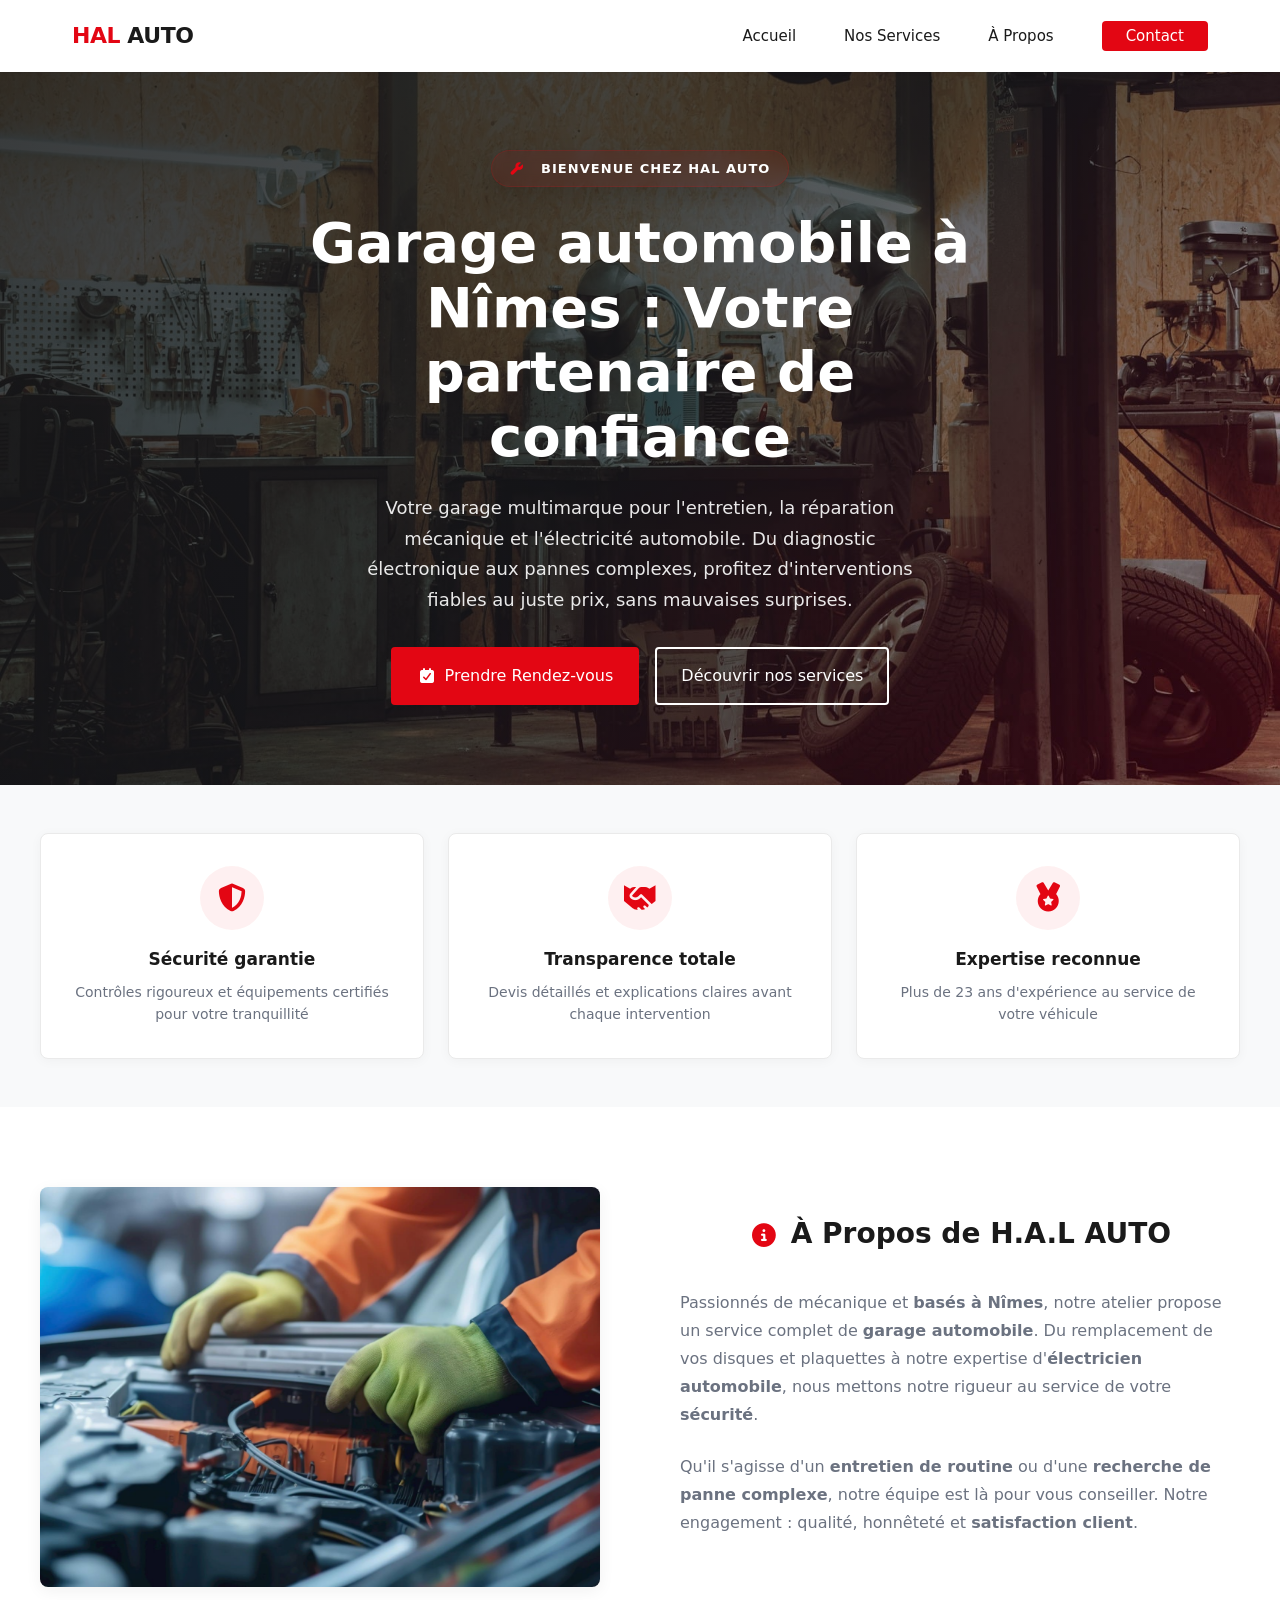
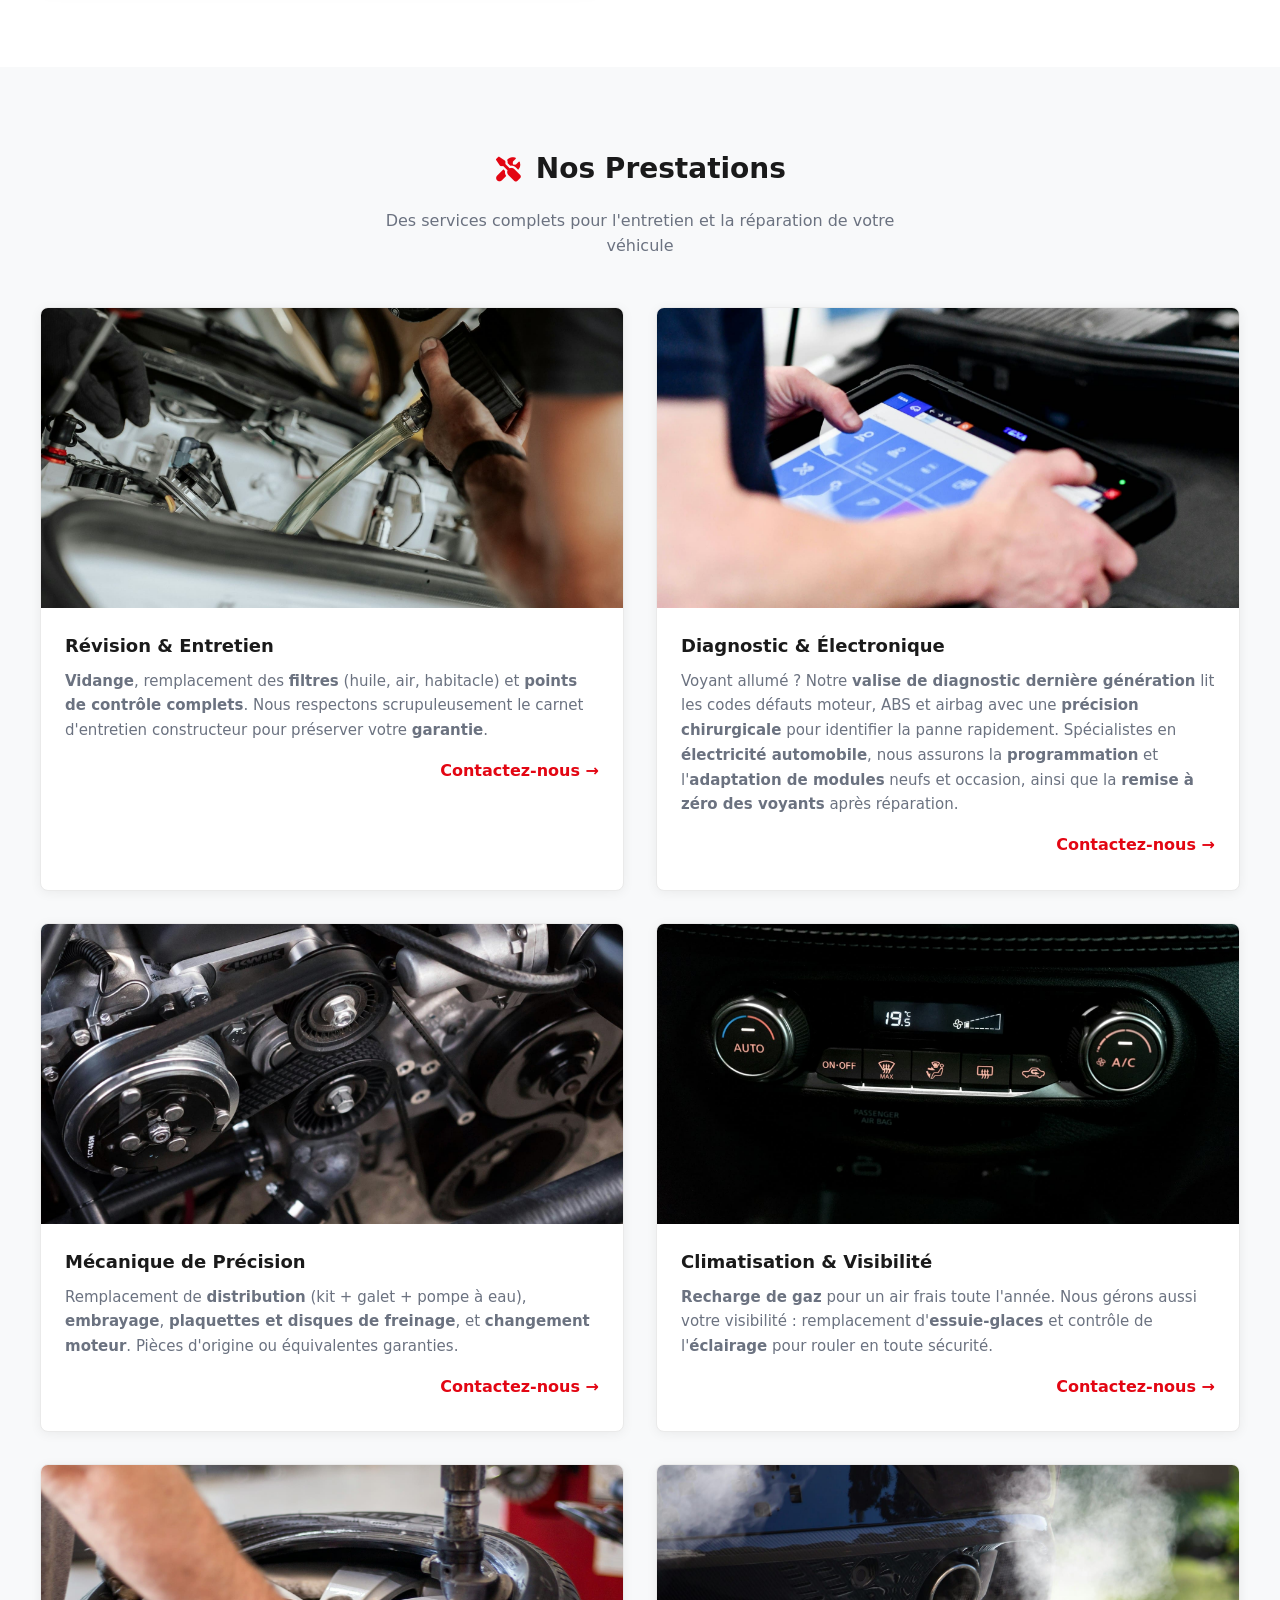
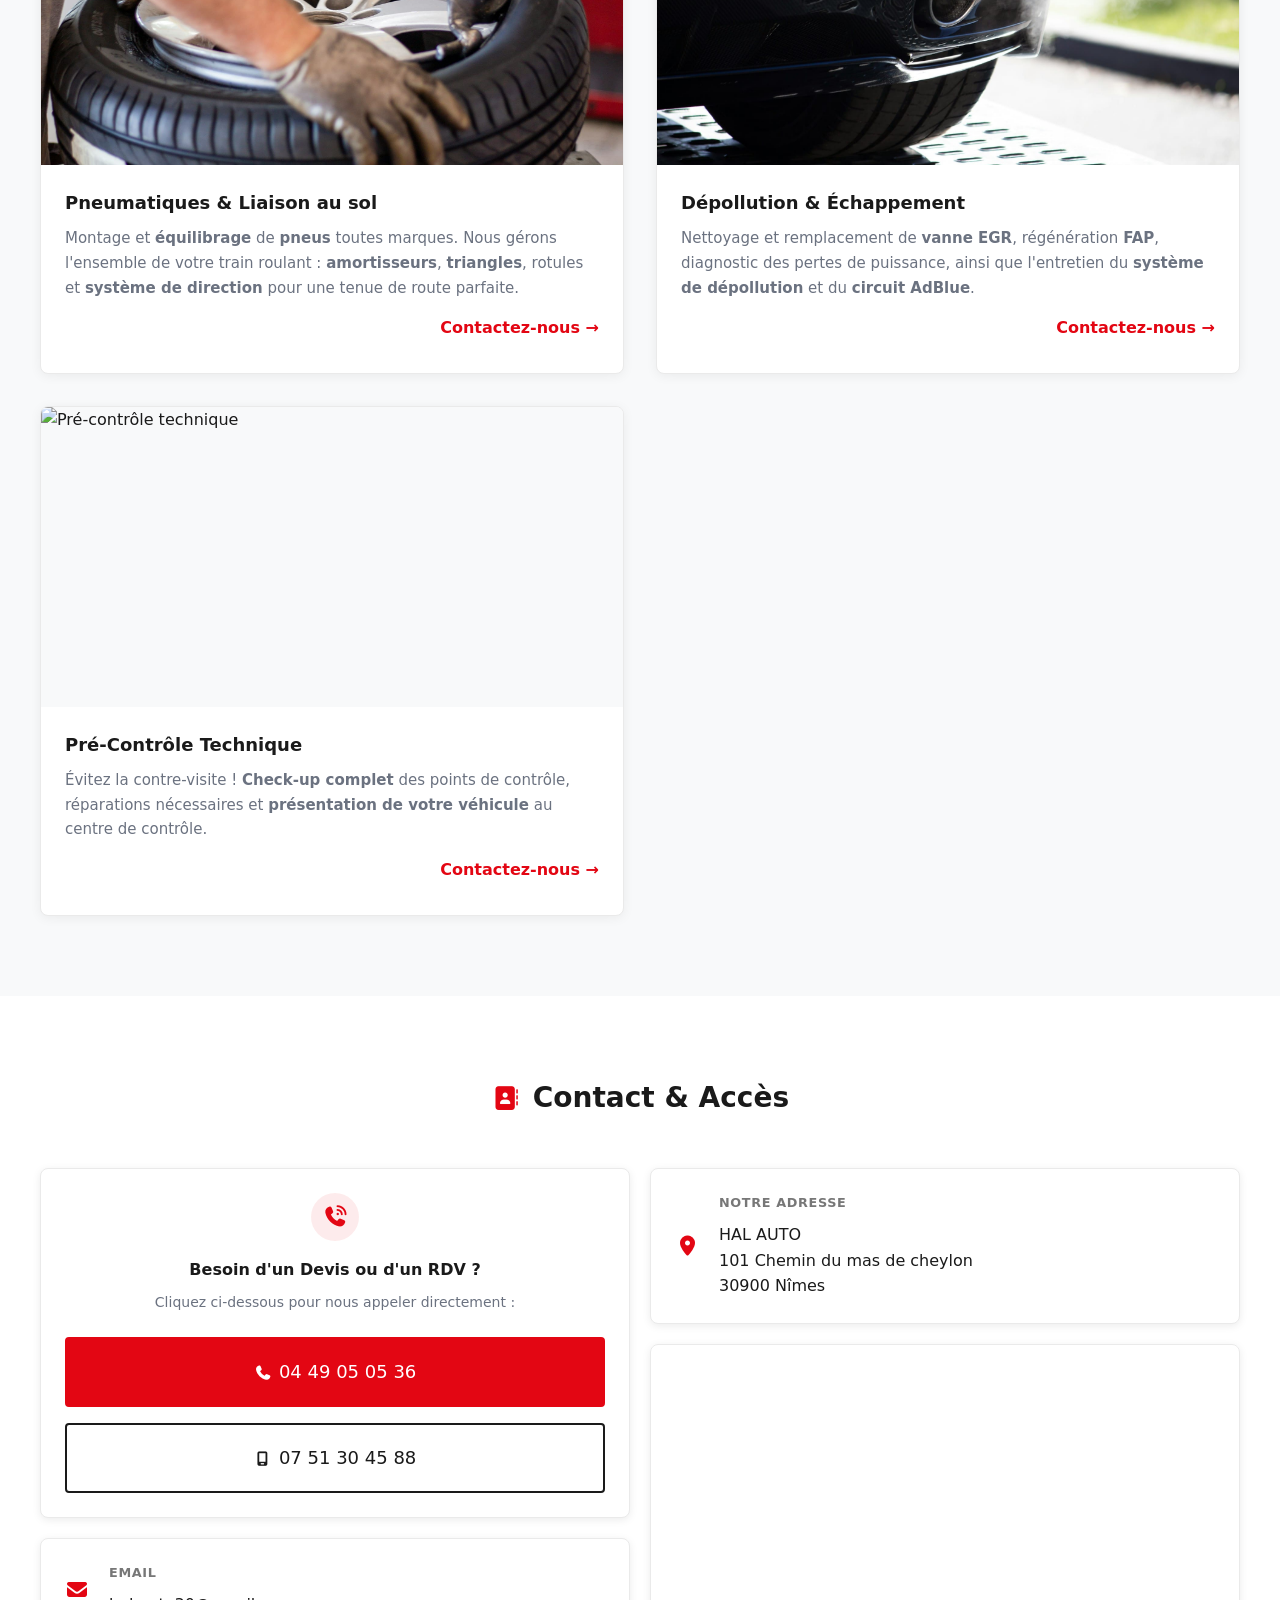
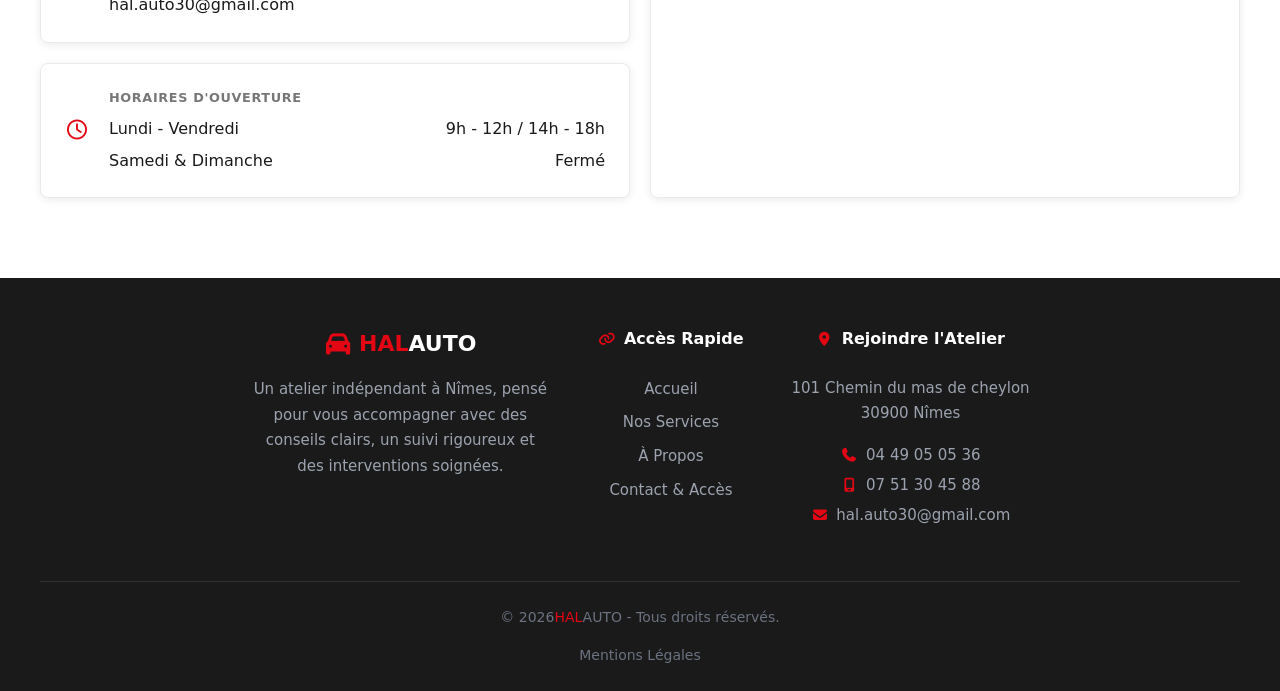
==== commit f9e3f02f: "Ajout d'une nouvelle ligne à index.html pour corriger le formatage du document" ====
--- a/index.html
+++ b/index.html
@@ -1 +1 @@
-<!DOCTYPE html><html lang="fr"><head><meta charset="UTF-8" /><link class="icon" type="image/svg+xml" href="/vite.svg" /><meta name="viewport" content="width=device-width, initial-scale=1.0" /><meta name="description" content="HAL AUTO, votre garage et atelier de mécanique automobile à Nîmes. Entretien, révision, freinage, électricien automobile et diagnostic électronique au juste prix." /><meta property="og:type" content="website" /><meta property="og:url" content="https://halauto.fr/" /><meta property="og:title" content="HAL AUTO - Garage & Mécanique Automobile à Nîmes" /><meta property="og:description" content="Entretien, révision, électricien automobile et prestations de freinage à Nîmes. Devis transparent, contactez notre atelier !" /><meta property="og:image" content="https://halauto.fr/assets/images/a-propos.jpg" /><meta property="og:locale" content="fr_FR" /><meta name="twitter:card" content="summary_large_image" /><meta name="twitter:url" content="https://halauto.fr/" /><meta name="twitter:title" content="HAL AUTO - Garage Automobile à Nîmes" /><meta name="twitter:description" content="Entretien, révision, diagnostic électronique et réparation mécanique. Devis transparent, appelez-nous dès aujourd'hui !" /><meta name="twitter:image" content="https://halauto.fr/assets/images/a-propos.jpg" /><title>HAL AUTO - Garage Automobile à Nîmes</title><link rel="stylesheet" href="assets/css/fontawesome/css/all.min.css" /><link rel="stylesheet" href="assets/css/style.css" /><script type="application/ld+json">{ "@context": "https://schema.org", "@type": "AutoRepair", "name": "HAL AUTO", "image": "https://halauto.fr/assets/images/a-propos.jpg", "telephone": ["+33449050536", "+33751304588"], "email": "hal.auto30@gmail.com", "address": { "@type": "PostalAddress", "streetAddress": "101 Chemin du Mas de Cheylon, 30900 Nîmes", "addressLocality": "Nîmes", "postalCode": "30900", "addressCountry": "FR" }, "openingHoursSpecification": [ { "@type": "OpeningHoursSpecification", "dayOfWeek": ["Monday","Tuesday","Wednesday","Thursday","Friday"], "opens": "09:00", "closes": "12:00" }, { "@type": "OpeningHoursSpecification", "dayOfWeek": ["Monday","Tuesday","Wednesday","Thursday","Friday"], "opens": "14:00", "closes": "18:00" }, { "@type": "OpeningHoursSpecification", "dayOfWeek": "Saturday", "opens": "09:00", "closes": "12:00" } ], "priceRange": "$$", "url": "https://halauto.fr", "hasOfferCatalog": { "@type": "OfferCatalog", "name": "Services HAL AUTO", "itemListElement": [ { "@type": "Offer", "itemOffered": { "@type": "Service", "name": "Atelier de réparation automobile" } }, { "@type": "Offer", "itemOffered": { "@type": "Service", "name": "Électricien automobile" } }, { "@type": "Offer", "itemOffered": { "@type": "Service", "name": "Atelier de prestations de freinage" } }, { "@type": "Offer", "itemOffered": { "@type": "Service", "name": "Garage automobile" } }, { "@type": "Offer", "itemOffered": { "@type": "Service", "name": "Atelier de mécanique automobile" } } ] }}</script></head><body><header class="header"><div class="header__container"><a href="#accueil" class="header__logo"><span class="header__logo-text"><span class="brand-hal">HAL</span><span class="brand-auto">&nbsp;AUTO</span></span></a><button class="header__burger" id="burger" aria-label="Menu"><i class="fa-solid fa-bars"></i></button><nav class="header__nav" id="nav"><ul class="header__nav-list"><li class="header__nav-item"><a href="#accueil" class="header__nav-link">Accueil</a></li><li class="header__nav-item"><a href="#services" class="header__nav-link">Nos Services</a></li><li class="header__nav-item"><a href="#apropos" class="header__nav-link">À Propos</a></li><li class="header__nav-item"><a href="#contact" class="header__nav-link header__nav-link--cta">Contact</a></li></ul></nav></div></header><main><section class="hero" id="accueil"><div class="hero__overlay"></div><div class="hero__container"><div class="hero__content"><p class="hero__subtitle"><i class="fa-solid fa-wrench"></i> Bienvenue chez HAL AUTO </p><h1 class="hero__title">Garage automobile à Nîmes : Votre partenaire de confiance</h1><p class="hero__text"> Votre garage multimarque pour l'entretien, la réparation mécanique et l'électricité automobile. Du diagnostic électronique aux pannes complexes, profitez d'interventions fiables au juste prix, sans mauvaises surprises. </p><div class="hero__buttons"><a href="#contact" class="btn btn--primary"><i class="fa-solid fa-calendar-check"></i> Prendre Rendez-vous </a><a href="#services" class="btn btn--outline-hero"> Découvrir nos services </a></div></div></div></section><section class="reassurance"><div class="reassurance__container"><div class="reassurance__card fade-in"><div class="reassurance__card-icon"><i class="fa-solid fa-shield-halved"></i></div><h3 class="reassurance__card-title">Sécurité garantie</h3><p class="reassurance__card-text">Contrôles rigoureux et équipements certifiés pour votre tranquillité</p></div><div class="reassurance__card fade-in"><div class="reassurance__card-icon"><i class="fa-solid fa-handshake"></i></div><h3 class="reassurance__card-title">Transparence totale</h3><p class="reassurance__card-text">Devis détaillés et explications claires avant chaque intervention</p></div><div class="reassurance__card fade-in"><div class="reassurance__card-icon"><i class="fa-solid fa-medal"></i></div><h3 class="reassurance__card-title">Expertise reconnue</h3><p class="reassurance__card-text">Plus de 23 ans d'expérience au service de votre véhicule</p></div></div></section><section class="about" id="apropos"><div class="about__container"><div class="about__image fade-in"><img src="assets/images/a-propos.jpg" alt="Équipe de mécaniciens professionnels chez HAL AUTO" loading="lazy" /></div><div class="about__content fade-in"><h2 class="about__title"><i class="fa-solid fa-circle-info"></i> À Propos de H.A.L AUTO </h2><p class="about__text"> Passionnés de mécanique et <strong>basés à Nîmes</strong>, notre atelier propose un service complet de <strong>garage automobile</strong>. Du remplacement de vos disques et plaquettes à notre expertise d'<strong>électricien automobile</strong>, nous mettons notre rigueur au service de votre <strong>sécurité</strong>. </p><p class="about__text"> Qu'il s'agisse d'un <strong>entretien de routine</strong> ou d'une <strong>recherche de panne complexe</strong>, notre équipe est là pour vous conseiller. Notre engagement : qualité, honnêteté et <strong>satisfaction client</strong>. </p></div></div></section><section class="services" id="services"><div class="services__container"><h2 class="services__title fade-in"><i class="fa-solid fa-screwdriver-wrench"></i> Nos Prestations </h2><p class="services__subtitle fade-in">Des services complets pour l'entretien et la réparation de votre véhicule </p><div class="services__grid"><article class="service-card fade-in"><div class="service-card__image"><img src="assets/images/service-entretien-revision.jpg" alt="Révision et entretien automobile" loading="lazy" /></div><div class="service-card__content"><h3 class="service-card__title">Révision & Entretien</h3><p class="service-card__text"><strong>Vidange</strong>, remplacement des <strong>filtres</strong> (huile, air, habitacle) et <strong>points de contrôle complets</strong>. Nous respectons scrupuleusement le carnet d'entretien constructeur pour préserver votre <strong>garantie</strong>. </p><a href="#contact" class="service-card__cta">Contactez-nous →</a></div></article><article class="service-card fade-in"><div class="service-card__image"><img src="assets/images/service-diagnostique.jpg" alt="Diagnostic électronique véhicule" loading="lazy" /></div><div class="service-card__content"><h3 class="service-card__title">Diagnostic & Électronique</h3><p class="service-card__text"> Voyant allumé ? Notre <strong>valise de diagnostic dernière génération</strong> lit les codes défauts moteur, ABS et airbag avec une <strong>précision chirurgicale</strong> pour identifier la panne rapidement. Spécialistes en <strong>électricité automobile</strong>, nous assurons la <strong>programmation</strong> et l'<strong>adaptation de modules</strong> neufs et occasion, ainsi que la <strong>remise à zéro des voyants</strong> après réparation. </p><a href="#contact" class="service-card__cta">Contactez-nous →</a></div></article><article class="service-card fade-in"><div class="service-card__image"><img src="assets/images/service-distribution.jpg" alt="Réparation mécanique automobile" loading="lazy" /></div><div class="service-card__content"><h3 class="service-card__title">Mécanique de Précision</h3><p class="service-card__text"> Remplacement de <strong>distribution</strong> (kit + galet + pompe à eau), <strong>embrayage</strong>, <strong>plaquettes et disques de freinage</strong>, et <strong>changement moteur</strong>. Pièces d'origine ou équivalentes garanties. </p><a href="#contact" class="service-card__cta">Contactez-nous →</a></div></article><article class="service-card fade-in"><div class="service-card__image"><img src="assets/images/service-climatisation.jpg" alt="Climatisation automobile" loading="lazy" /></div><div class="service-card__content"><h3 class="service-card__title">Climatisation & Visibilité</h3><p class="service-card__text"><strong>Recharge de gaz</strong> pour un air frais toute l'année. Nous gérons aussi votre visibilité : remplacement d'<strong>essuie-glaces</strong> et contrôle de l'<strong>éclairage</strong> pour rouler en toute sécurité. </p><a href="#contact" class="service-card__cta">Contactez-nous →</a></div></article><article class="service-card fade-in"><div class="service-card__image"><img src="assets/images/service-pneumatique.jpg" alt="Pneumatiques et géométrie" loading="lazy" /></div><div class="service-card__content"><h3 class="service-card__title">Pneumatiques & Liaison au sol</h3><p class="service-card__text"> Montage et <strong>équilibrage</strong> de <strong>pneus</strong> toutes marques. Nous gérons l'ensemble de votre train roulant : <strong>amortisseurs</strong>, <strong>triangles</strong>, rotules et <strong>système de direction</strong> pour une tenue de route parfaite. </p><a href="#contact" class="service-card__cta">Contactez-nous →</a></div></article><article class="service-card fade-in"><div class="service-card__image"><img src="assets/images/service-depollution.jpg" alt="Dépollution et échappement" loading="lazy" /></div><div class="service-card__content"><h3 class="service-card__title">Dépollution & Échappement</h3><p class="service-card__text"> Nettoyage et remplacement de <strong>vanne EGR</strong>, régénération <strong>FAP</strong>, diagnostic des pertes de puissance, ainsi que l'entretien du <strong>système de dépollution</strong> et du <strong>circuit AdBlue</strong>. </p><a href="#contact" class="service-card__cta">Contactez-nous →</a></div></article><article class="service-card fade-in"><div class="service-card__image"><img src="assets/images/service-controle-technique.jpg" alt="Pré-contrôle technique" loading="lazy" /></div><div class="service-card__content"><h3 class="service-card__title">Pré-Contrôle Technique</h3><p class="service-card__text"> Évitez la contre-visite ! <strong>Check-up complet</strong> des points de contrôle, réparations nécessaires et <strong>présentation de votre véhicule</strong> au centre de contrôle. </p><a href="#contact" class="service-card__cta">Contactez-nous →</a></div></article></div></div></section><section class="contact" id="contact"><div class="contact__container"><h2 class="contact__title fade-in"><i class="fa-solid fa-address-book"></i> Contact & Accès </h2><div class="contact__grid"><div class="contact__column contact__column--communication fade-in"><div class="contact__cta contact__cta--call"><div class="contact__cta-icon"><i class="fa-solid fa-phone-volume"></i></div><h3 class="contact__cta-title">Besoin d'un Devis ou d'un RDV ?</h3><p class="contact__cta-text">Cliquez ci-dessous pour nous appeler directement :</p><div class="contact__cta-actions"><a href="tel:0449050536" class="btn btn--primary btn--large"><i class="fa-solid fa-phone"></i> 04 49 05 05 36 </a><a href="tel:0751304588" class="btn btn--outline btn--large"><i class="fa-solid fa-mobile-screen"></i> 07 51 30 45 88 </a></div></div><div class="contact__card contact__card--email"><div class="contact__card-icon"><i class="fa-solid fa-envelope"></i></div><div class="contact__card-content"><h3 class="contact__card-title">Email</h3><a href="mailto:hal.auto30@gmail.com" class="contact__card-link"> hal.auto30@gmail.com </a></div></div><div class="contact__card contact__card--hours"><div class="contact__card-icon"><i class="fa-regular fa-clock"></i></div><div class="contact__card-content"><h3 class="contact__card-title">Horaires d'Ouverture</h3><ul class="contact__hours"><li class="contact__hours-item"><span class="contact__hours-days">Lundi - Vendredi</span><span class="contact__hours-time">9h - 12h / 14h - 18h</span></li><li class="contact__hours-item"><span class="contact__hours-days">Samedi</span><span class="contact__hours-time">9h - 12h00</span></li><li class="contact__hours-item"><span class="contact__hours-days contact__hours-days--closed">Dimanche</span><span class="contact__hours-time contact__hours-time--closed">Fermé</span></li></ul></div></div></div><div class="contact__column contact__column--localisation fade-in"><div class="contact__card contact__card--address"><div class="contact__card-icon"><i class="fa-solid fa-location-dot"></i></div><div class="contact__card-content"><h3 class="contact__card-title">Notre Adresse</h3><address class="contact__card-address"><a href="https://www.google.com/maps/dir/?api=1&destination=101+Chemin+du+Mas+de+Cheylon,+30900+N%C3%AEmes" target="_blank" rel="noopener noreferrer" style="text-decoration: none; color: inherit;"> HAL AUTO<br /> 101 Chemin du mas de cheylon<br /> 30900 Nîmes </a></address></div></div><div class="contact__map"><iframe src="https://www.google.com/maps?q=101+Chemin+du+Mas+de+Cheylon,+30900+N%C3%AEmes&output=embed" width="100%" height="280" style="border:0;" allowfullscreen="" loading="lazy" referrerpolicy="no-referrer-when-downgrade" title="Localisation du garage HAL AUTO à Nîmes"></iframe></div></div></div></div></section></main><footer class="footer"><div class="footer__container"><div class="footer__brand"><a href="#accueil" class="footer__logo"><i class="fa-solid fa-car"></i><span><span class="brand-hal">HAL</span><span class="brand-auto">AUTO</span></span></a><p class="footer__tagline"> Un atelier indépendant à Nîmes, pensé pour vous accompagner avec des conseils clairs, un suivi rigoureux et des interventions soignées. </p></div><div class="footer__nav"><h4 class="footer__nav-title"><i class="fa-solid fa-link"></i> Accès Rapide </h4><ul class="footer__nav-list"><li><a href="#accueil" class="footer__nav-link">Accueil</a></li><li><a href="#services" class="footer__nav-link">Nos Services</a></li><li><a href="#apropos" class="footer__nav-link">À Propos</a></li><li><a href="#contact" class="footer__nav-link">Contact & Accès</a></li></ul></div><div class="footer__contact"><h4 class="footer__contact-title"><i class="fa-solid fa-location-dot"></i> Rejoindre l'Atelier </h4><address class="footer__contact-address"><a href="https://www.google.com/maps/dir/?api=1&destination=101+Chemin+du+Mas+de+Cheylon,+30900+N%C3%AEmes" target="_blank" rel="noopener noreferrer" style="text-decoration: none; color: inherit;"> 101 Chemin du mas de cheylon<br /> 30900 Nîmes </a></address><p class="footer__contact-phone"><i class="fa-solid fa-phone"></i><a href="tel:0449050536">04 49 05 05 36</a></p><p class="footer__contact-phone"><i class="fa-solid fa-mobile-screen"></i><a href="tel:0751304588">07 51 30 45 88</a></p><p class="footer__contact-email"><i class="fa-solid fa-envelope"></i><a href="mailto:hal.auto30@gmail.com">hal.auto30@gmail.com</a></p></div></div><div class="footer__bottom"><p class="footer__copyright"> &copy; <span id="footerYear"></span><span class="brand-hal">HAL</span><span class="brand-auto">AUTO</span> - Tous droits réservés. </p><div class="footer__legal"><a href="mentions-legales.html" class="footer__legal-link">Mentions Légales</a></div></div></footer><button class="scroll-top" id="scrollTop" aria-label="Retour en haut"><i class="fa-solid fa-chevron-up"></i></button><script type="module" src="assets/js/main.js"></script></body></html>+<!DOCTYPE html><html lang="fr"><head><meta charset="UTF-8" /><link rel="icon" type="image/svg+xml" href="assets/images/icon.svg" /><meta name="viewport" content="width=device-width, initial-scale=1.0" /><meta name="description" content="HAL AUTO, votre garage et atelier de mécanique automobile à Nîmes. Entretien, révision, freinage, électricien automobile et diagnostic électronique au juste prix." /><meta property="og:type" content="website" /><meta property="og:url" content="https://halauto.fr/" /><meta property="og:title" content="HAL AUTO - Garage & Mécanique Automobile à Nîmes" /><meta property="og:description" content="Entretien, révision, électricien automobile et prestations de freinage à Nîmes. Devis transparent, contactez notre atelier !" /><meta property="og:image" content="https://halauto.fr/assets/images/a-propos.jpg" /><meta property="og:locale" content="fr_FR" /><meta name="twitter:card" content="summary_large_image" /><meta name="twitter:url" content="https://halauto.fr/" /><meta name="twitter:title" content="HAL AUTO - Garage Automobile à Nîmes" /><meta name="twitter:description" content="Entretien, révision, diagnostic électronique et réparation mécanique. Devis transparent, appelez-nous dès aujourd'hui !" /><meta name="twitter:image" content="https://halauto.fr/assets/images/a-propos.jpg" /><title>HAL AUTO - Garage Automobile à Nîmes</title><link rel="stylesheet" href="assets/css/fontawesome/css/all.min.css" /><link rel="stylesheet" href="assets/css/style.css" /><script type="application/ld+json">{ "@context": "https://schema.org", "@type": "AutoRepair", "name": "HAL AUTO", "image": "https://halauto.fr/assets/images/a-propos.jpg", "telephone": ["+33449050536", "+33751304588"], "email": "hal.auto30@gmail.com", "address": { "@type": "PostalAddress", "streetAddress": "101 Chemin du Mas de Cheylon, 30900 Nîmes", "addressLocality": "Nîmes", "postalCode": "30900", "addressCountry": "FR" }, "openingHoursSpecification": [ { "@type": "OpeningHoursSpecification", "dayOfWeek": ["Monday","Tuesday","Wednesday","Thursday","Friday"], "opens": "09:00", "closes": "12:00" }, { "@type": "OpeningHoursSpecification", "dayOfWeek": ["Monday","Tuesday","Wednesday","Thursday","Friday"], "opens": "14:00", "closes": "18:00" }, { "@type": "OpeningHoursSpecification" } ], "priceRange": "$$", "url": "https://halauto.fr", "hasOfferCatalog": { "@type": "OfferCatalog", "name": "Services HAL AUTO", "itemListElement": [ { "@type": "Offer", "itemOffered": { "@type": "Service", "name": "Atelier de réparation automobile" } }, { "@type": "Offer", "itemOffered": { "@type": "Service", "name": "Électricien automobile" } }, { "@type": "Offer", "itemOffered": { "@type": "Service", "name": "Atelier de prestations de freinage" } }, { "@type": "Offer", "itemOffered": { "@type": "Service", "name": "Garage automobile" } }, { "@type": "Offer", "itemOffered": { "@type": "Service", "name": "Atelier de mécanique automobile" } } ] }}</script></head><body><header class="header"><div class="header__container"><a href="#accueil" class="header__logo"><span class="header__logo-text"><span class="brand-hal">HAL</span><span class="brand-auto">&nbsp;AUTO</span></span></a><button class="header__burger" id="burger" aria-label="Menu"><i class="fa-solid fa-bars"></i></button><nav class="header__nav" id="nav"><ul class="header__nav-list"><li class="header__nav-item"><a href="#accueil" class="header__nav-link">Accueil</a></li><li class="header__nav-item"><a href="#services" class="header__nav-link">Nos Services</a></li><li class="header__nav-item"><a href="#apropos" class="header__nav-link">À Propos</a></li><li class="header__nav-item"><a href="#contact" class="header__nav-link header__nav-link--cta">Contact</a></li></ul></nav></div></header><main><section class="hero" id="accueil"><div class="hero__overlay"></div><div class="hero__container"><div class="hero__content"><p class="hero__subtitle"><i class="fa-solid fa-wrench"></i> Bienvenue chez HAL AUTO </p><h1 class="hero__title">Garage automobile à Nîmes : Votre partenaire de confiance</h1><p class="hero__text"> Votre garage multimarque pour l'entretien, la réparation mécanique et l'électricité automobile. Du diagnostic électronique aux pannes complexes, profitez d'interventions fiables au juste prix, sans mauvaises surprises. </p><div class="hero__buttons"><a href="#contact" class="btn btn--primary"><i class="fa-solid fa-calendar-check"></i> Prendre Rendez-vous </a><a href="#services" class="btn btn--outline-hero"> Découvrir nos services </a></div></div></div></section><section class="reassurance"><div class="reassurance__container"><div class="reassurance__card fade-in"><div class="reassurance__card-icon"><i class="fa-solid fa-shield-halved"></i></div><h3 class="reassurance__card-title">Sécurité garantie</h3><p class="reassurance__card-text">Contrôles rigoureux et équipements certifiés pour votre tranquillité</p></div><div class="reassurance__card fade-in"><div class="reassurance__card-icon"><i class="fa-solid fa-handshake"></i></div><h3 class="reassurance__card-title">Transparence totale</h3><p class="reassurance__card-text">Devis détaillés et explications claires avant chaque intervention </p></div><div class="reassurance__card fade-in"><div class="reassurance__card-icon"><i class="fa-solid fa-medal"></i></div><h3 class="reassurance__card-title">Expertise reconnue</h3><p class="reassurance__card-text">Plus de 23 ans d'expérience au service de votre véhicule</p></div></div></section><section class="about" id="apropos"><div class="about__container"><div class="about__image fade-in"><img src="assets/images/a-propos.jpg" alt="Équipe de mécaniciens professionnels chez HAL AUTO" loading="lazy" /></div><div class="about__content fade-in"><h2 class="about__title"><i class="fa-solid fa-circle-info"></i> À Propos de H.A.L AUTO </h2><p class="about__text"> Passionnés de mécanique et <strong>basés à Nîmes</strong>, notre atelier propose un service complet de <strong>garage automobile</strong>. Du remplacement de vos disques et plaquettes à notre expertise d'<strong>électricien automobile</strong>, nous mettons notre rigueur au service de votre <strong>sécurité</strong>. </p><p class="about__text"> Qu'il s'agisse d'un <strong>entretien de routine</strong> ou d'une <strong>recherche de panne complexe</strong>, notre équipe est là pour vous conseiller. Notre engagement : qualité, honnêteté et <strong>satisfaction client</strong>. </p></div></div></section><section class="services" id="services"><div class="services__container"><h2 class="services__title fade-in"><i class="fa-solid fa-screwdriver-wrench"></i> Nos Prestations </h2><p class="services__subtitle fade-in">Des services complets pour l'entretien et la réparation de votre véhicule </p><div class="services__grid"><article class="service-card fade-in"><div class="service-card__image"><img src="assets/images/service-entretien-revision.jpg" alt="Révision et entretien automobile" loading="lazy" /></div><div class="service-card__content"><h3 class="service-card__title">Révision & Entretien</h3><p class="service-card__text"><strong>Vidange</strong>, remplacement des <strong>filtres</strong> (huile, air, habitacle) et <strong>points de contrôle complets</strong>. Nous respectons scrupuleusement le carnet d'entretien constructeur pour préserver votre <strong>garantie</strong>. </p><a href="#contact" class="service-card__cta">Contactez-nous →</a></div></article><article class="service-card fade-in"><div class="service-card__image"><img src="assets/images/service-diagnostique.jpg" alt="Diagnostic électronique véhicule" loading="lazy" /></div><div class="service-card__content"><h3 class="service-card__title">Diagnostic & Électronique</h3><p class="service-card__text"> Voyant allumé ? Notre <strong>valise de diagnostic dernière génération</strong> lit les codes défauts moteur, ABS et airbag avec une <strong>précision chirurgicale</strong> pour identifier la panne rapidement. Spécialistes en <strong>électricité automobile</strong>, nous assurons la <strong>programmation</strong> et l'<strong>adaptation de modules</strong> neufs et occasion, ainsi que la <strong>remise à zéro des voyants</strong> après réparation. </p><a href="#contact" class="service-card__cta">Contactez-nous →</a></div></article><article class="service-card fade-in"><div class="service-card__image"><img src="assets/images/service-distribution.jpg" alt="Réparation mécanique automobile" loading="lazy" /></div><div class="service-card__content"><h3 class="service-card__title">Mécanique de Précision</h3><p class="service-card__text"> Remplacement de <strong>distribution</strong> (kit + galet + pompe à eau), <strong>embrayage</strong>, <strong>plaquettes et disques de freinage</strong>, et <strong>changement moteur</strong>. Pièces d'origine ou équivalentes garanties. </p><a href="#contact" class="service-card__cta">Contactez-nous →</a></div></article><article class="service-card fade-in"><div class="service-card__image"><img src="assets/images/service-climatisation.jpg" alt="Climatisation automobile" loading="lazy" /></div><div class="service-card__content"><h3 class="service-card__title">Climatisation & Visibilité</h3><p class="service-card__text"><strong>Recharge de gaz</strong> pour un air frais toute l'année. Nous gérons aussi votre visibilité : remplacement d'<strong>essuie-glaces</strong> et contrôle de l'<strong>éclairage</strong> pour rouler en toute sécurité. </p><a href="#contact" class="service-card__cta">Contactez-nous →</a></div></article><article class="service-card fade-in"><div class="service-card__image"><img src="assets/images/service-pneumatique.jpg" alt="Pneumatiques et géométrie" loading="lazy" /></div><div class="service-card__content"><h3 class="service-card__title">Pneumatiques & Liaison au sol</h3><p class="service-card__text"> Montage et <strong>équilibrage</strong> de <strong>pneus</strong> toutes marques. Nous gérons l'ensemble de votre train roulant : <strong>amortisseurs</strong>, <strong>triangles</strong>, rotules et <strong>système de direction</strong> pour une tenue de route parfaite. </p><a href="#contact" class="service-card__cta">Contactez-nous →</a></div></article><article class="service-card fade-in"><div class="service-card__image"><img src="assets/images/service-depollution.jpg" alt="Dépollution et échappement" loading="lazy" /></div><div class="service-card__content"><h3 class="service-card__title">Dépollution & Échappement</h3><p class="service-card__text"> Nettoyage et remplacement de <strong>vanne EGR</strong>, régénération <strong>FAP</strong>, diagnostic des pertes de puissance, ainsi que l'entretien du <strong>système de dépollution</strong> et du <strong>circuit AdBlue</strong>. </p><a href="#contact" class="service-card__cta">Contactez-nous →</a></div></article><article class="service-card fade-in"><div class="service-card__image"><img src="assets/images/service-controle-technique.jpg" alt="Pré-contrôle technique" loading="lazy" /></div><div class="service-card__content"><h3 class="service-card__title">Pré-Contrôle Technique</h3><p class="service-card__text"> Évitez la contre-visite ! <strong>Check-up complet</strong> des points de contrôle, réparations nécessaires et <strong>présentation de votre véhicule</strong> au centre de contrôle. </p><a href="#contact" class="service-card__cta">Contactez-nous →</a></div></article></div></div></section><section class="contact" id="contact"><div class="contact__container"><h2 class="contact__title fade-in"><i class="fa-solid fa-address-book"></i> Contact & Accès </h2><div class="contact__grid"><div class="contact__column contact__column--communication fade-in"><div class="contact__cta contact__cta--call"><div class="contact__cta-icon"><i class="fa-solid fa-phone-volume"></i></div><h3 class="contact__cta-title">Besoin d'un Devis ou d'un RDV ?</h3><p class="contact__cta-text">Cliquez ci-dessous pour nous appeler directement :</p><div class="contact__cta-actions"><a href="tel:0449050536" class="btn btn--primary btn--large"><i class="fa-solid fa-phone"></i> 04 49 05 05 36 </a><a href="tel:0751304588" class="btn btn--outline btn--large"><i class="fa-solid fa-mobile-screen"></i> 07 51 30 45 88 </a></div></div><div class="contact__card contact__card--email"><div class="contact__card-icon"><i class="fa-solid fa-envelope"></i></div><div class="contact__card-content"><h3 class="contact__card-title">Email</h3><a href="mailto:hal.auto30@gmail.com" class="contact__card-link"> hal.auto30@gmail.com </a></div></div><div class="contact__card contact__card--hours"><div class="contact__card-icon"><i class="fa-regular fa-clock"></i></div><div class="contact__card-content"><h3 class="contact__card-title">Horaires d'Ouverture</h3><ul class="contact__hours"><li class="contact__hours-item"><span class="contact__hours-days">Lundi - Vendredi</span><span class="contact__hours-time">9h - 12h / 14h - 18h</span></li><li class="contact__hours-item"><span class="contact__hours-days contact__hours-days--closed">Samedi & Dimanche</span><span class="contact__hours-time contact__hours-time--closed">Fermé</span></li></ul></div></div></div><div class="contact__column contact__column--localisation fade-in"><div class="contact__card contact__card--address"><div class="contact__card-icon"><i class="fa-solid fa-location-dot"></i></div><div class="contact__card-content"><h3 class="contact__card-title">Notre Adresse</h3><address class="contact__card-address"><a href="https://www.google.com/maps/dir/?api=1&destination=101+Chemin+du+Mas+de+Cheylon,+30900+N%C3%AEmes" target="_blank" rel="noopener noreferrer" style="text-decoration: none; color: inherit;"> HAL AUTO<br /> 101 Chemin du mas de cheylon<br /> 30900 Nîmes </a></address></div></div><div class="contact__map"><iframe src="https://www.google.com/maps?q=101+Chemin+du+Mas+de+Cheylon,+30900+N%C3%AEmes&output=embed" width="100%" height="280" style="border:0;" allowfullscreen="" loading="lazy" referrerpolicy="no-referrer-when-downgrade" title="Localisation du garage HAL AUTO à Nîmes"></iframe></div></div></div></div></section></main><footer class="footer"><div class="footer__container"><div class="footer__brand"><a href="#accueil" class="footer__logo"><i class="fa-solid fa-car"></i><span><span class="brand-hal">HAL</span><span class="brand-auto">AUTO</span></span></a><p class="footer__tagline"> Un atelier indépendant à Nîmes, pensé pour vous accompagner avec des conseils clairs, un suivi rigoureux et des interventions soignées. </p></div><div class="footer__nav"><h4 class="footer__nav-title"><i class="fa-solid fa-link"></i> Accès Rapide </h4><ul class="footer__nav-list"><li><a href="#accueil" class="footer__nav-link">Accueil</a></li><li><a href="#services" class="footer__nav-link">Nos Services</a></li><li><a href="#apropos" class="footer__nav-link">À Propos</a></li><li><a href="#contact" class="footer__nav-link">Contact & Accès</a></li></ul></div><div class="footer__contact"><h4 class="footer__contact-title"><i class="fa-solid fa-location-dot"></i> Rejoindre l'Atelier </h4><address class="footer__contact-address"><a href="https://www.google.com/maps/dir/?api=1&destination=101+Chemin+du+Mas+de+Cheylon,+30900+N%C3%AEmes" target="_blank" rel="noopener noreferrer" style="text-decoration: none; color: inherit;"> 101 Chemin du mas de cheylon<br /> 30900 Nîmes </a></address><p class="footer__contact-phone"><i class="fa-solid fa-phone"></i><a href="tel:0449050536">04 49 05 05 36</a></p><p class="footer__contact-phone"><i class="fa-solid fa-mobile-screen"></i><a href="tel:0751304588">07 51 30 45 88</a></p><p class="footer__contact-email"><i class="fa-solid fa-envelope"></i><a href="mailto:hal.auto30@gmail.com">hal.auto30@gmail.com</a></p></div></div><div class="footer__bottom"><p class="footer__copyright"> &copy; <span id="footerYear"></span><span class="brand-hal">HAL</span><span class="brand-auto">AUTO</span> - Tous droits réservés. </p><div class="footer__legal"><a href="mentions-legales.html" class="footer__legal-link">Mentions Légales</a></div></div></footer><button class="scroll-top" id="scrollTop" aria-label="Retour en haut"><i class="fa-solid fa-chevron-up"></i></button><script type="module" src="assets/js/main.js"></script></body></html>
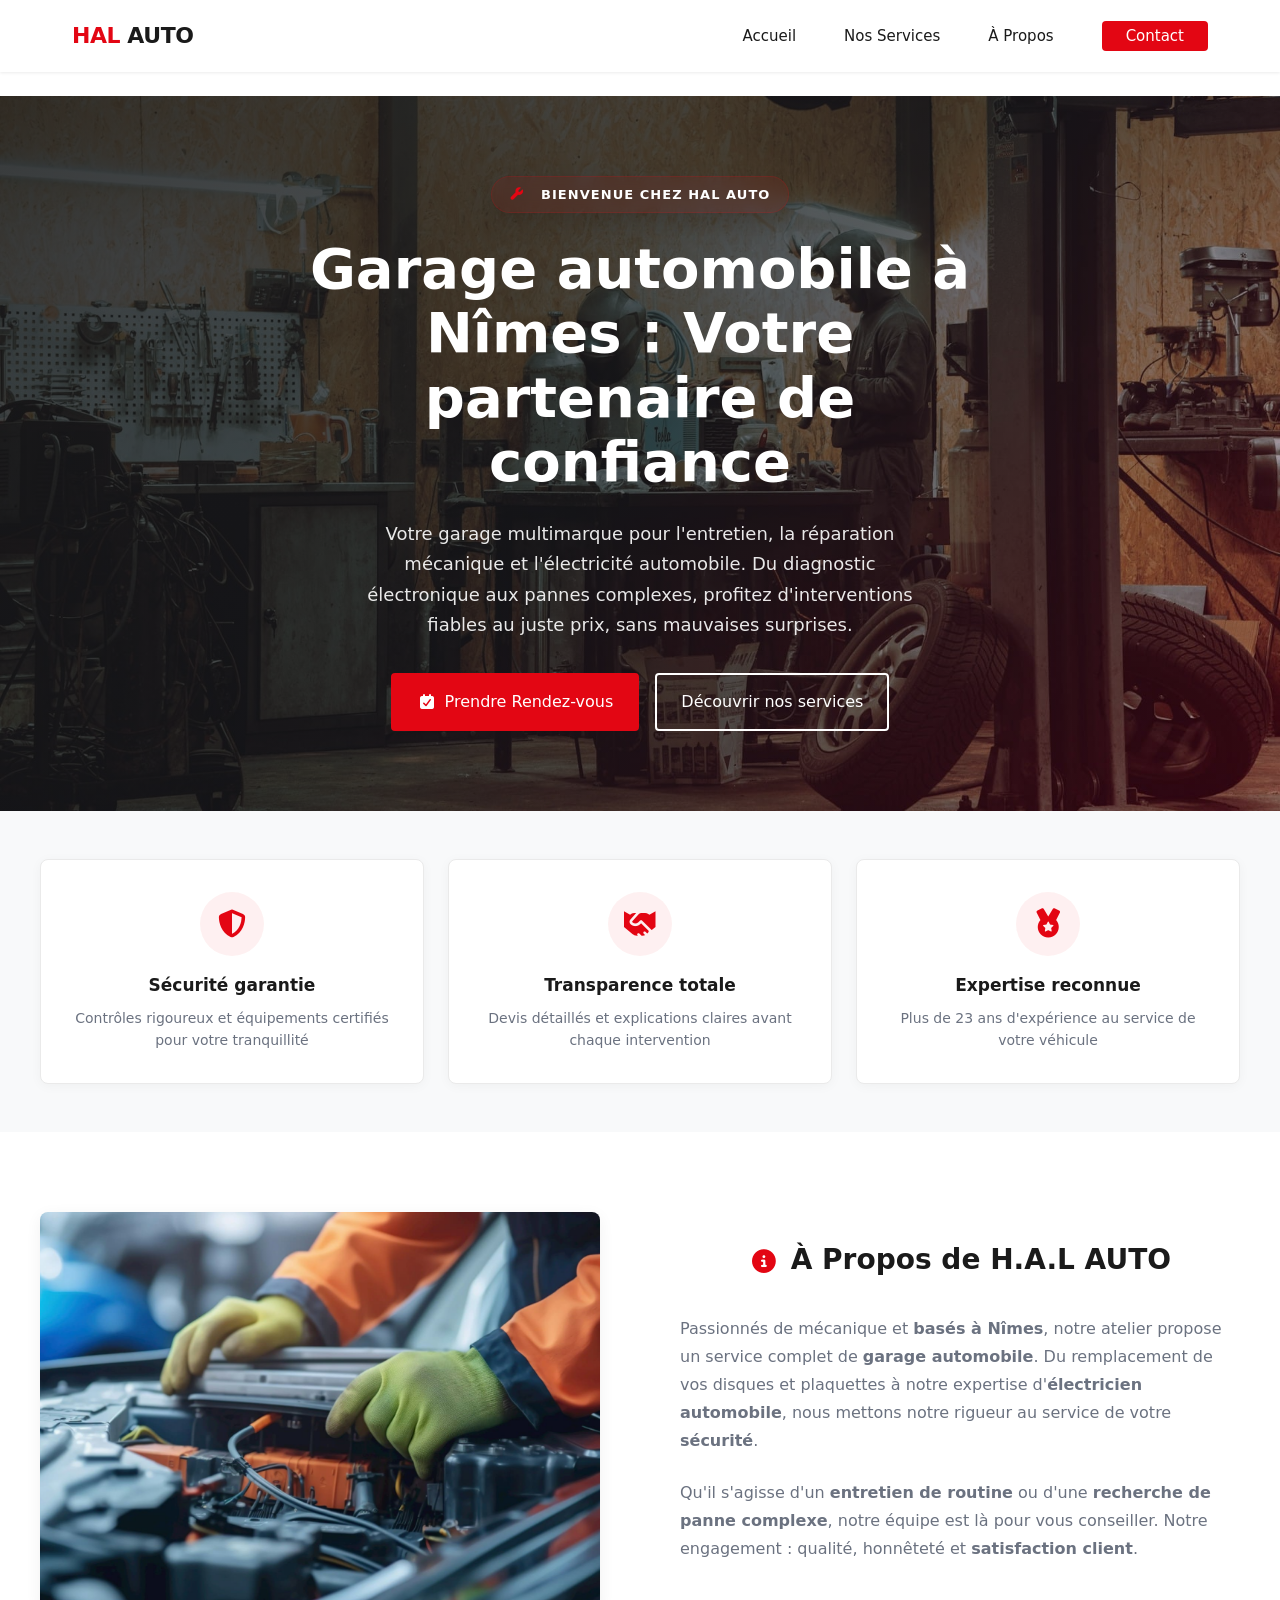
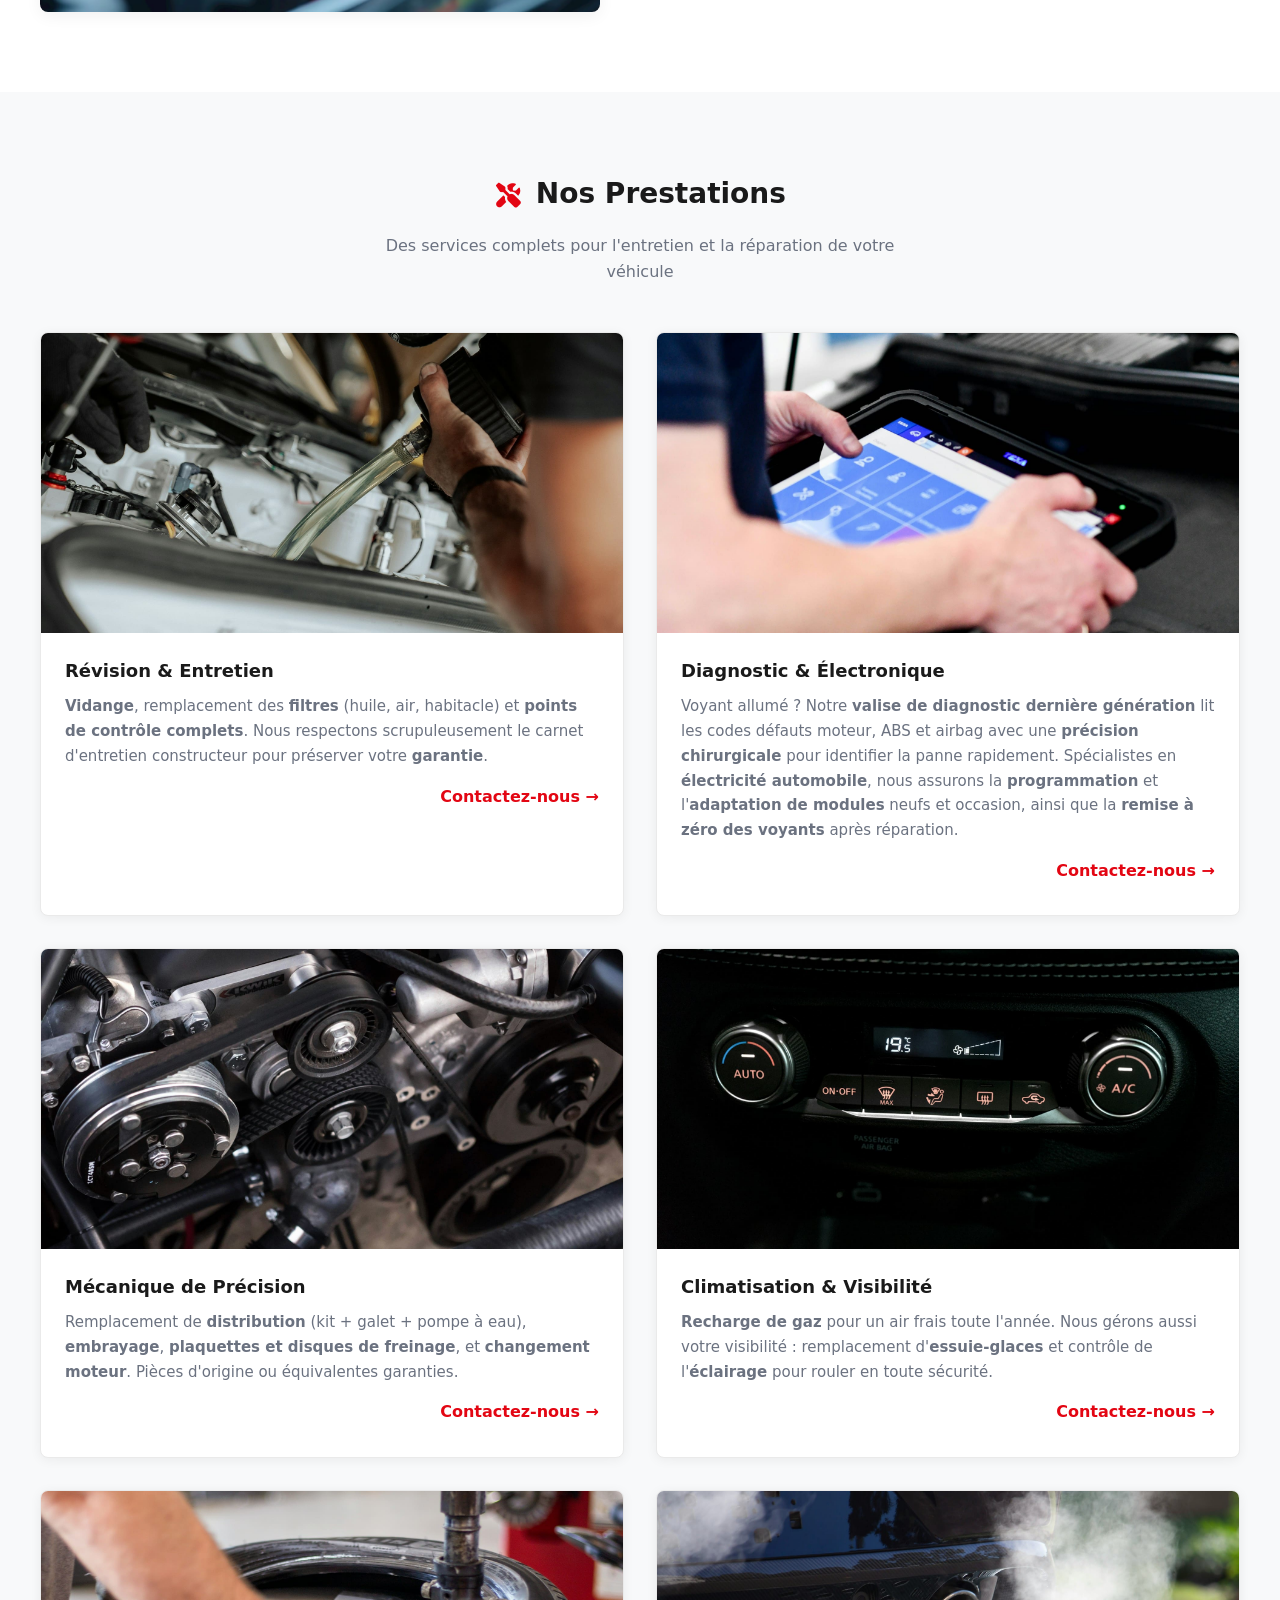
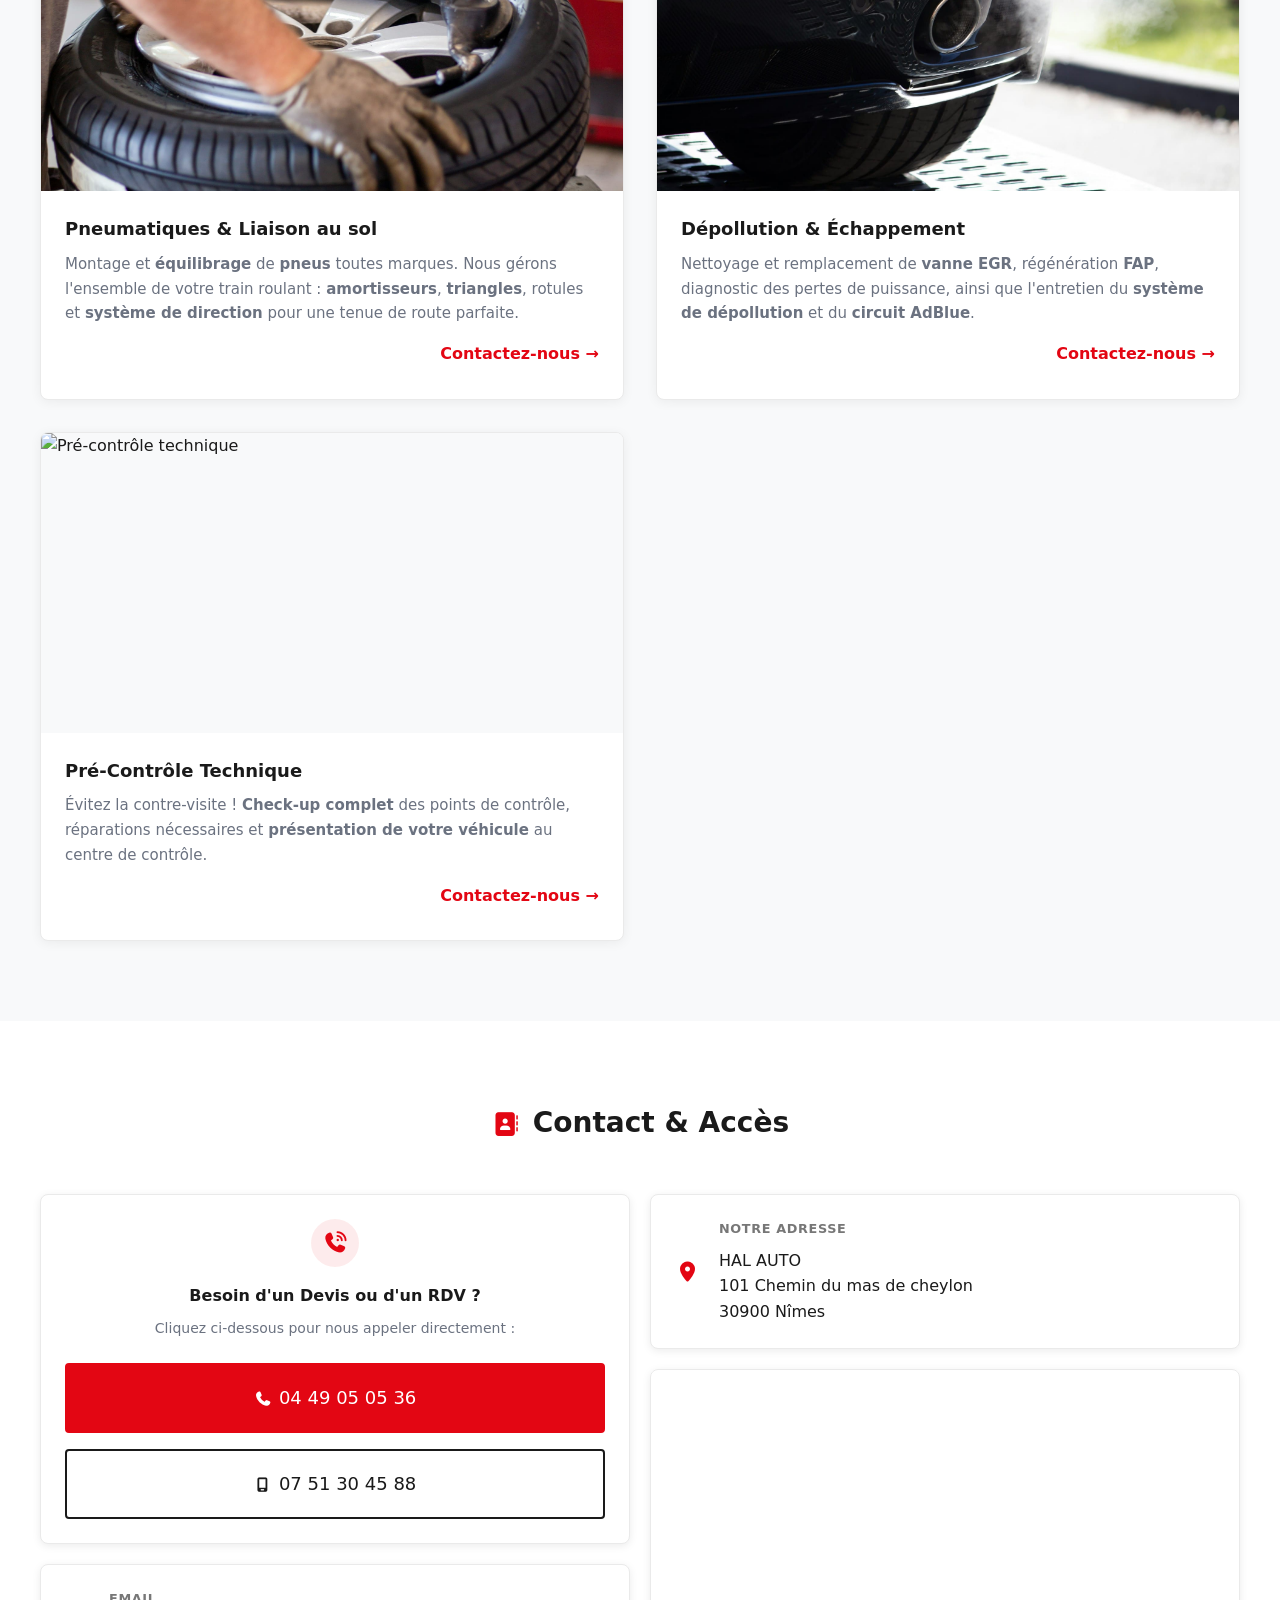
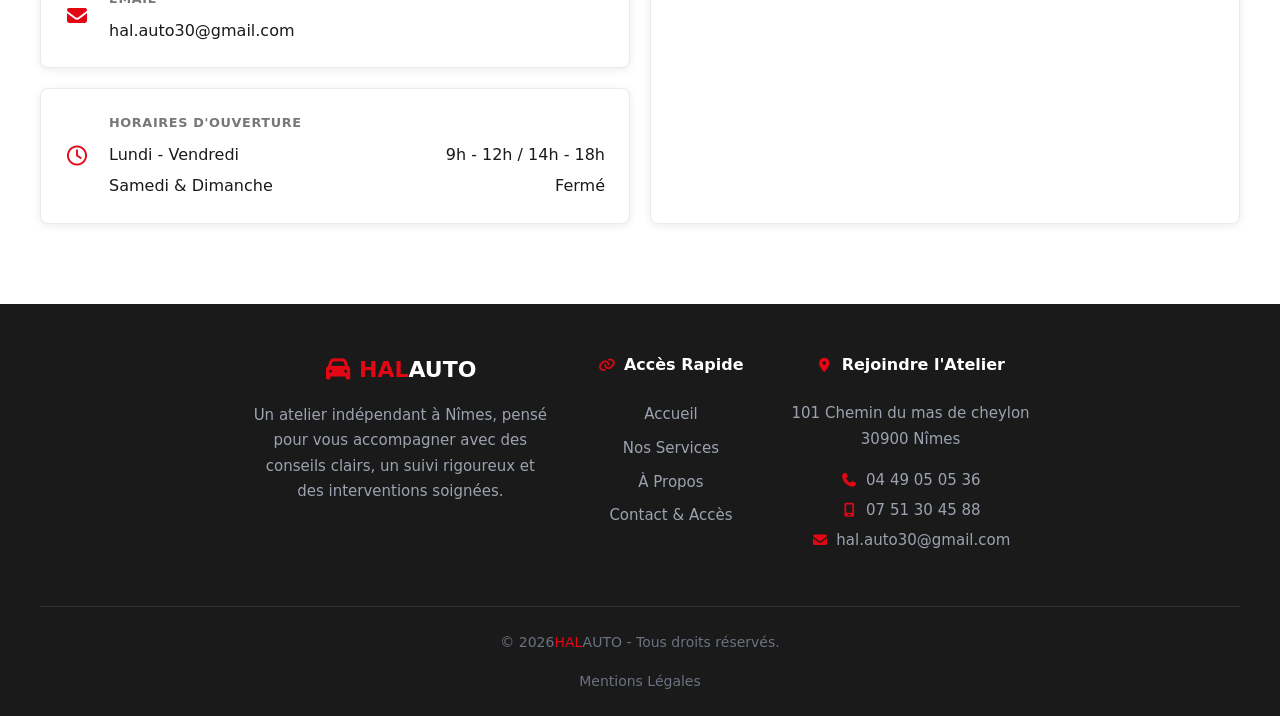
==== commit 4647940f: "Mise à jour de la description du garage dans index.html pour refléter les services offerts" ====
--- a/index.html
+++ b/index.html
@@ -1 +1 @@
-<!DOCTYPE html><html lang="fr"><head><meta charset="UTF-8" /><link rel="icon" type="image/svg+xml" href="assets/images/icon.svg" /><meta name="viewport" content="width=device-width, initial-scale=1.0" /><meta name="description" content="HAL AUTO, votre garage et atelier de mécanique automobile à Nîmes. Entretien, révision, freinage, électricien automobile et diagnostic électronique au juste prix." /><meta property="og:type" content="website" /><meta property="og:url" content="https://halauto.fr/" /><meta property="og:title" content="HAL AUTO - Garage & Mécanique Automobile à Nîmes" /><meta property="og:description" content="Entretien, révision, électricien automobile et prestations de freinage à Nîmes. Devis transparent, contactez notre atelier !" /><meta property="og:image" content="https://halauto.fr/assets/images/a-propos.jpg" /><meta property="og:locale" content="fr_FR" /><meta name="twitter:card" content="summary_large_image" /><meta name="twitter:url" content="https://halauto.fr/" /><meta name="twitter:title" content="HAL AUTO - Garage Automobile à Nîmes" /><meta name="twitter:description" content="Entretien, révision, diagnostic électronique et réparation mécanique. Devis transparent, appelez-nous dès aujourd'hui !" /><meta name="twitter:image" content="https://halauto.fr/assets/images/a-propos.jpg" /><title>HAL AUTO - Garage Automobile à Nîmes</title><link rel="stylesheet" href="assets/css/fontawesome/css/all.min.css" /><link rel="stylesheet" href="assets/css/style.css" /><script type="application/ld+json">{ "@context": "https://schema.org", "@type": "AutoRepair", "name": "HAL AUTO", "image": "https://halauto.fr/assets/images/a-propos.jpg", "telephone": ["+33449050536", "+33751304588"], "email": "hal.auto30@gmail.com", "address": { "@type": "PostalAddress", "streetAddress": "101 Chemin du Mas de Cheylon, 30900 Nîmes", "addressLocality": "Nîmes", "postalCode": "30900", "addressCountry": "FR" }, "openingHoursSpecification": [ { "@type": "OpeningHoursSpecification", "dayOfWeek": ["Monday","Tuesday","Wednesday","Thursday","Friday"], "opens": "09:00", "closes": "12:00" }, { "@type": "OpeningHoursSpecification", "dayOfWeek": ["Monday","Tuesday","Wednesday","Thursday","Friday"], "opens": "14:00", "closes": "18:00" }, { "@type": "OpeningHoursSpecification" } ], "priceRange": "$$", "url": "https://halauto.fr", "hasOfferCatalog": { "@type": "OfferCatalog", "name": "Services HAL AUTO", "itemListElement": [ { "@type": "Offer", "itemOffered": { "@type": "Service", "name": "Atelier de réparation automobile" } }, { "@type": "Offer", "itemOffered": { "@type": "Service", "name": "Électricien automobile" } }, { "@type": "Offer", "itemOffered": { "@type": "Service", "name": "Atelier de prestations de freinage" } }, { "@type": "Offer", "itemOffered": { "@type": "Service", "name": "Garage automobile" } }, { "@type": "Offer", "itemOffered": { "@type": "Service", "name": "Atelier de mécanique automobile" } } ] }}</script></head><body><header class="header"><div class="header__container"><a href="#accueil" class="header__logo"><span class="header__logo-text"><span class="brand-hal">HAL</span><span class="brand-auto">&nbsp;AUTO</span></span></a><button class="header__burger" id="burger" aria-label="Menu"><i class="fa-solid fa-bars"></i></button><nav class="header__nav" id="nav"><ul class="header__nav-list"><li class="header__nav-item"><a href="#accueil" class="header__nav-link">Accueil</a></li><li class="header__nav-item"><a href="#services" class="header__nav-link">Nos Services</a></li><li class="header__nav-item"><a href="#apropos" class="header__nav-link">À Propos</a></li><li class="header__nav-item"><a href="#contact" class="header__nav-link header__nav-link--cta">Contact</a></li></ul></nav></div></header><main><section class="hero" id="accueil"><div class="hero__overlay"></div><div class="hero__container"><div class="hero__content"><p class="hero__subtitle"><i class="fa-solid fa-wrench"></i> Bienvenue chez HAL AUTO </p><h1 class="hero__title">Garage automobile à Nîmes : Votre partenaire de confiance</h1><p class="hero__text"> Votre garage multimarque pour l'entretien, la réparation mécanique et l'électricité automobile. Du diagnostic électronique aux pannes complexes, profitez d'interventions fiables au juste prix, sans mauvaises surprises. </p><div class="hero__buttons"><a href="#contact" class="btn btn--primary"><i class="fa-solid fa-calendar-check"></i> Prendre Rendez-vous </a><a href="#services" class="btn btn--outline-hero"> Découvrir nos services </a></div></div></div></section><section class="reassurance"><div class="reassurance__container"><div class="reassurance__card fade-in"><div class="reassurance__card-icon"><i class="fa-solid fa-shield-halved"></i></div><h3 class="reassurance__card-title">Sécurité garantie</h3><p class="reassurance__card-text">Contrôles rigoureux et équipements certifiés pour votre tranquillité</p></div><div class="reassurance__card fade-in"><div class="reassurance__card-icon"><i class="fa-solid fa-handshake"></i></div><h3 class="reassurance__card-title">Transparence totale</h3><p class="reassurance__card-text">Devis détaillés et explications claires avant chaque intervention </p></div><div class="reassurance__card fade-in"><div class="reassurance__card-icon"><i class="fa-solid fa-medal"></i></div><h3 class="reassurance__card-title">Expertise reconnue</h3><p class="reassurance__card-text">Plus de 23 ans d'expérience au service de votre véhicule</p></div></div></section><section class="about" id="apropos"><div class="about__container"><div class="about__image fade-in"><img src="assets/images/a-propos.jpg" alt="Équipe de mécaniciens professionnels chez HAL AUTO" loading="lazy" /></div><div class="about__content fade-in"><h2 class="about__title"><i class="fa-solid fa-circle-info"></i> À Propos de H.A.L AUTO </h2><p class="about__text"> Passionnés de mécanique et <strong>basés à Nîmes</strong>, notre atelier propose un service complet de <strong>garage automobile</strong>. Du remplacement de vos disques et plaquettes à notre expertise d'<strong>électricien automobile</strong>, nous mettons notre rigueur au service de votre <strong>sécurité</strong>. </p><p class="about__text"> Qu'il s'agisse d'un <strong>entretien de routine</strong> ou d'une <strong>recherche de panne complexe</strong>, notre équipe est là pour vous conseiller. Notre engagement : qualité, honnêteté et <strong>satisfaction client</strong>. </p></div></div></section><section class="services" id="services"><div class="services__container"><h2 class="services__title fade-in"><i class="fa-solid fa-screwdriver-wrench"></i> Nos Prestations </h2><p class="services__subtitle fade-in">Des services complets pour l'entretien et la réparation de votre véhicule </p><div class="services__grid"><article class="service-card fade-in"><div class="service-card__image"><img src="assets/images/service-entretien-revision.jpg" alt="Révision et entretien automobile" loading="lazy" /></div><div class="service-card__content"><h3 class="service-card__title">Révision & Entretien</h3><p class="service-card__text"><strong>Vidange</strong>, remplacement des <strong>filtres</strong> (huile, air, habitacle) et <strong>points de contrôle complets</strong>. Nous respectons scrupuleusement le carnet d'entretien constructeur pour préserver votre <strong>garantie</strong>. </p><a href="#contact" class="service-card__cta">Contactez-nous →</a></div></article><article class="service-card fade-in"><div class="service-card__image"><img src="assets/images/service-diagnostique.jpg" alt="Diagnostic électronique véhicule" loading="lazy" /></div><div class="service-card__content"><h3 class="service-card__title">Diagnostic & Électronique</h3><p class="service-card__text"> Voyant allumé ? Notre <strong>valise de diagnostic dernière génération</strong> lit les codes défauts moteur, ABS et airbag avec une <strong>précision chirurgicale</strong> pour identifier la panne rapidement. Spécialistes en <strong>électricité automobile</strong>, nous assurons la <strong>programmation</strong> et l'<strong>adaptation de modules</strong> neufs et occasion, ainsi que la <strong>remise à zéro des voyants</strong> après réparation. </p><a href="#contact" class="service-card__cta">Contactez-nous →</a></div></article><article class="service-card fade-in"><div class="service-card__image"><img src="assets/images/service-distribution.jpg" alt="Réparation mécanique automobile" loading="lazy" /></div><div class="service-card__content"><h3 class="service-card__title">Mécanique de Précision</h3><p class="service-card__text"> Remplacement de <strong>distribution</strong> (kit + galet + pompe à eau), <strong>embrayage</strong>, <strong>plaquettes et disques de freinage</strong>, et <strong>changement moteur</strong>. Pièces d'origine ou équivalentes garanties. </p><a href="#contact" class="service-card__cta">Contactez-nous →</a></div></article><article class="service-card fade-in"><div class="service-card__image"><img src="assets/images/service-climatisation.jpg" alt="Climatisation automobile" loading="lazy" /></div><div class="service-card__content"><h3 class="service-card__title">Climatisation & Visibilité</h3><p class="service-card__text"><strong>Recharge de gaz</strong> pour un air frais toute l'année. Nous gérons aussi votre visibilité : remplacement d'<strong>essuie-glaces</strong> et contrôle de l'<strong>éclairage</strong> pour rouler en toute sécurité. </p><a href="#contact" class="service-card__cta">Contactez-nous →</a></div></article><article class="service-card fade-in"><div class="service-card__image"><img src="assets/images/service-pneumatique.jpg" alt="Pneumatiques et géométrie" loading="lazy" /></div><div class="service-card__content"><h3 class="service-card__title">Pneumatiques & Liaison au sol</h3><p class="service-card__text"> Montage et <strong>équilibrage</strong> de <strong>pneus</strong> toutes marques. Nous gérons l'ensemble de votre train roulant : <strong>amortisseurs</strong>, <strong>triangles</strong>, rotules et <strong>système de direction</strong> pour une tenue de route parfaite. </p><a href="#contact" class="service-card__cta">Contactez-nous →</a></div></article><article class="service-card fade-in"><div class="service-card__image"><img src="assets/images/service-depollution.jpg" alt="Dépollution et échappement" loading="lazy" /></div><div class="service-card__content"><h3 class="service-card__title">Dépollution & Échappement</h3><p class="service-card__text"> Nettoyage et remplacement de <strong>vanne EGR</strong>, régénération <strong>FAP</strong>, diagnostic des pertes de puissance, ainsi que l'entretien du <strong>système de dépollution</strong> et du <strong>circuit AdBlue</strong>. </p><a href="#contact" class="service-card__cta">Contactez-nous →</a></div></article><article class="service-card fade-in"><div class="service-card__image"><img src="assets/images/service-controle-technique.jpg" alt="Pré-contrôle technique" loading="lazy" /></div><div class="service-card__content"><h3 class="service-card__title">Pré-Contrôle Technique</h3><p class="service-card__text"> Évitez la contre-visite ! <strong>Check-up complet</strong> des points de contrôle, réparations nécessaires et <strong>présentation de votre véhicule</strong> au centre de contrôle. </p><a href="#contact" class="service-card__cta">Contactez-nous →</a></div></article></div></div></section><section class="contact" id="contact"><div class="contact__container"><h2 class="contact__title fade-in"><i class="fa-solid fa-address-book"></i> Contact & Accès </h2><div class="contact__grid"><div class="contact__column contact__column--communication fade-in"><div class="contact__cta contact__cta--call"><div class="contact__cta-icon"><i class="fa-solid fa-phone-volume"></i></div><h3 class="contact__cta-title">Besoin d'un Devis ou d'un RDV ?</h3><p class="contact__cta-text">Cliquez ci-dessous pour nous appeler directement :</p><div class="contact__cta-actions"><a href="tel:0449050536" class="btn btn--primary btn--large"><i class="fa-solid fa-phone"></i> 04 49 05 05 36 </a><a href="tel:0751304588" class="btn btn--outline btn--large"><i class="fa-solid fa-mobile-screen"></i> 07 51 30 45 88 </a></div></div><div class="contact__card contact__card--email"><div class="contact__card-icon"><i class="fa-solid fa-envelope"></i></div><div class="contact__card-content"><h3 class="contact__card-title">Email</h3><a href="mailto:hal.auto30@gmail.com" class="contact__card-link"> hal.auto30@gmail.com </a></div></div><div class="contact__card contact__card--hours"><div class="contact__card-icon"><i class="fa-regular fa-clock"></i></div><div class="contact__card-content"><h3 class="contact__card-title">Horaires d'Ouverture</h3><ul class="contact__hours"><li class="contact__hours-item"><span class="contact__hours-days">Lundi - Vendredi</span><span class="contact__hours-time">9h - 12h / 14h - 18h</span></li><li class="contact__hours-item"><span class="contact__hours-days contact__hours-days--closed">Samedi & Dimanche</span><span class="contact__hours-time contact__hours-time--closed">Fermé</span></li></ul></div></div></div><div class="contact__column contact__column--localisation fade-in"><div class="contact__card contact__card--address"><div class="contact__card-icon"><i class="fa-solid fa-location-dot"></i></div><div class="contact__card-content"><h3 class="contact__card-title">Notre Adresse</h3><address class="contact__card-address"><a href="https://www.google.com/maps/dir/?api=1&destination=101+Chemin+du+Mas+de+Cheylon,+30900+N%C3%AEmes" target="_blank" rel="noopener noreferrer" style="text-decoration: none; color: inherit;"> HAL AUTO<br /> 101 Chemin du mas de cheylon<br /> 30900 Nîmes </a></address></div></div><div class="contact__map"><iframe src="https://www.google.com/maps?q=101+Chemin+du+Mas+de+Cheylon,+30900+N%C3%AEmes&output=embed" width="100%" height="280" style="border:0;" allowfullscreen="" loading="lazy" referrerpolicy="no-referrer-when-downgrade" title="Localisation du garage HAL AUTO à Nîmes"></iframe></div></div></div></div></section></main><footer class="footer"><div class="footer__container"><div class="footer__brand"><a href="#accueil" class="footer__logo"><i class="fa-solid fa-car"></i><span><span class="brand-hal">HAL</span><span class="brand-auto">AUTO</span></span></a><p class="footer__tagline"> Un atelier indépendant à Nîmes, pensé pour vous accompagner avec des conseils clairs, un suivi rigoureux et des interventions soignées. </p></div><div class="footer__nav"><h4 class="footer__nav-title"><i class="fa-solid fa-link"></i> Accès Rapide </h4><ul class="footer__nav-list"><li><a href="#accueil" class="footer__nav-link">Accueil</a></li><li><a href="#services" class="footer__nav-link">Nos Services</a></li><li><a href="#apropos" class="footer__nav-link">À Propos</a></li><li><a href="#contact" class="footer__nav-link">Contact & Accès</a></li></ul></div><div class="footer__contact"><h4 class="footer__contact-title"><i class="fa-solid fa-location-dot"></i> Rejoindre l'Atelier </h4><address class="footer__contact-address"><a href="https://www.google.com/maps/dir/?api=1&destination=101+Chemin+du+Mas+de+Cheylon,+30900+N%C3%AEmes" target="_blank" rel="noopener noreferrer" style="text-decoration: none; color: inherit;"> 101 Chemin du mas de cheylon<br /> 30900 Nîmes </a></address><p class="footer__contact-phone"><i class="fa-solid fa-phone"></i><a href="tel:0449050536">04 49 05 05 36</a></p><p class="footer__contact-phone"><i class="fa-solid fa-mobile-screen"></i><a href="tel:0751304588">07 51 30 45 88</a></p><p class="footer__contact-email"><i class="fa-solid fa-envelope"></i><a href="mailto:hal.auto30@gmail.com">hal.auto30@gmail.com</a></p></div></div><div class="footer__bottom"><p class="footer__copyright"> &copy; <span id="footerYear"></span><span class="brand-hal">HAL</span><span class="brand-auto">AUTO</span> - Tous droits réservés. </p><div class="footer__legal"><a href="mentions-legales.html" class="footer__legal-link">Mentions Légales</a></div></div></footer><button class="scroll-top" id="scrollTop" aria-label="Retour en haut"><i class="fa-solid fa-chevron-up"></i></button><script type="module" src="assets/js/main.js"></script></body></html>+<!DOCTYPE html><html lang="fr"><head><meta charset="UTF-8" /><link rel="icon" type="image/svg+xml" href="assets/images/icon.svg" /><meta name="viewport" content="width=device-width, initial-scale=1.0" /><meta name="description" content="HAL AUTO, votre garage automobile à Nîmes. Entretien, mécanique, diagnostic, pneus, clim et dépollution. Devis transparent et réparations au juste prix." /><meta property="og:type" content="website" /><meta property="og:url" content="https://halauto.fr/" /><meta property="og:title" content="HAL AUTO - Garage & Mécanique Automobile à Nîmes" /><meta property="og:description" content="HAL AUTO, votre garage automobile à Nîmes. Entretien, mécanique, diagnostic, pneus, clim et dépollution. Devis transparent et réparations au juste prix." /><meta property="og:image" content="https://halauto.fr/assets/images/a-propos.jpg" /><meta property="og:locale" content="fr_FR" /><meta name="twitter:card" content="summary_large_image" /><meta name="twitter:url" content="https://halauto.fr/" /><meta name="twitter:title" content="HAL AUTO - Garage Automobile à Nîmes" /><meta name="twitter:description" content="HAL AUTO, votre garage automobile à Nîmes. Entretien, mécanique, diagnostic, pneus, clim et dépollution. Devis transparent et réparations au juste prix." /><meta name="twitter:image" content="https://halauto.fr/assets/images/a-propos.jpg" />F <title>HAL AUTO - Garage Automobile à Nîmes</title><link rel="stylesheet" href="assets/css/fontawesome/css/all.min.css" /><link rel="stylesheet" href="assets/css/style.css" /><script type="application/ld+json">{ "@context": "https://schema.org", "@type": "AutoRepair", "name": "HAL AUTO", "image": "https://halauto.fr/assets/images/a-propos.jpg", "telephone": ["+33449050536", "+33751304588"], "email": "hal.auto30@gmail.com", "address": { "@type": "PostalAddress", "streetAddress": "101 Chemin du Mas de Cheylon, 30900 Nîmes", "addressLocality": "Nîmes", "postalCode": "30900", "addressCountry": "FR" }, "openingHoursSpecification": [ { "@type": "OpeningHoursSpecification", "dayOfWeek": ["Monday", "Tuesday", "Wednesday", "Thursday", "Friday"], "opens": "09:00", "closes": "12:00" }, { "@type": "OpeningHoursSpecification", "dayOfWeek": ["Monday", "Tuesday", "Wednesday", "Thursday", "Friday"], "opens": "14:00", "closes": "18:00" } ], "priceRange": "$$", "url": "https://halauto.fr", "hasOfferCatalog": { "@type": "OfferCatalog", "name": "Services HAL AUTO", "itemListElement": [ { "@type": "Offer", "itemOffered": { "@type": "Service", "name": "Atelier de réparation automobile" } }, { "@type": "Offer", "itemOffered": { "@type": "Service", "name": "Électricien automobile" } }, { "@type": "Offer", "itemOffered": { "@type": "Service", "name": "Atelier de prestations de freinage" } }, { "@type": "Offer", "itemOffered": { "@type": "Service", "name": "Garage automobile" } }, { "@type": "Offer", "itemOffered": { "@type": "Service", "name": "Atelier de mécanique automobile" } } ] }}</script></head><body><header class="header"><div class="header__container"><a href="#accueil" class="header__logo"><span class="header__logo-text"><span class="brand-hal">HAL</span><span class="brand-auto">&nbsp;AUTO</span></span></a><button class="header__burger" id="burger" aria-label="Menu"><i class="fa-solid fa-bars"></i></button><nav class="header__nav" id="nav"><ul class="header__nav-list"><li class="header__nav-item"><a href="#accueil" class="header__nav-link">Accueil</a></li><li class="header__nav-item"><a href="#services" class="header__nav-link">Nos Services</a></li><li class="header__nav-item"><a href="#apropos" class="header__nav-link">À Propos</a></li><li class="header__nav-item"><a href="#contact" class="header__nav-link header__nav-link--cta">Contact</a></li></ul></nav></div></header><main><section class="hero" id="accueil"><div class="hero__overlay"></div><div class="hero__container"><div class="hero__content"><p class="hero__subtitle"><i class="fa-solid fa-wrench"></i> Bienvenue chez HAL AUTO </p><h1 class="hero__title">Garage automobile à Nîmes : Votre partenaire de confiance</h1><p class="hero__text"> Votre garage multimarque pour l'entretien, la réparation mécanique et l'électricité automobile. Du diagnostic électronique aux pannes complexes, profitez d'interventions fiables au juste prix, sans mauvaises surprises. </p><div class="hero__buttons"><a href="#contact" class="btn btn--primary"><i class="fa-solid fa-calendar-check"></i> Prendre Rendez-vous </a><a href="#services" class="btn btn--outline-hero"> Découvrir nos services </a></div></div></div></section><section class="reassurance"><div class="reassurance__container"><div class="reassurance__card fade-in"><div class="reassurance__card-icon"><i class="fa-solid fa-shield-halved"></i></div><h3 class="reassurance__card-title">Sécurité garantie</h3><p class="reassurance__card-text">Contrôles rigoureux et équipements certifiés pour votre tranquillité</p></div><div class="reassurance__card fade-in"><div class="reassurance__card-icon"><i class="fa-solid fa-handshake"></i></div><h3 class="reassurance__card-title">Transparence totale</h3><p class="reassurance__card-text">Devis détaillés et explications claires avant chaque intervention </p></div><div class="reassurance__card fade-in"><div class="reassurance__card-icon"><i class="fa-solid fa-medal"></i></div><h3 class="reassurance__card-title">Expertise reconnue</h3><p class="reassurance__card-text">Plus de 23 ans d'expérience au service de votre véhicule</p></div></div></section><section class="about" id="apropos"><div class="about__container"><div class="about__image fade-in"><img src="assets/images/a-propos.jpg" alt="Équipe de mécaniciens professionnels chez HAL AUTO" loading="lazy" /></div><div class="about__content fade-in"><h2 class="about__title"><i class="fa-solid fa-circle-info"></i> À Propos de H.A.L AUTO </h2><p class="about__text"> Passionnés de mécanique et <strong>basés à Nîmes</strong>, notre atelier propose un service complet de <strong>garage automobile</strong>. Du remplacement de vos disques et plaquettes à notre expertise d'<strong>électricien automobile</strong>, nous mettons notre rigueur au service de votre <strong>sécurité</strong>. </p><p class="about__text"> Qu'il s'agisse d'un <strong>entretien de routine</strong> ou d'une <strong>recherche de panne complexe</strong>, notre équipe est là pour vous conseiller. Notre engagement : qualité, honnêteté et <strong>satisfaction client</strong>. </p></div></div></section><section class="services" id="services"><div class="services__container"><h2 class="services__title fade-in"><i class="fa-solid fa-screwdriver-wrench"></i> Nos Prestations </h2><p class="services__subtitle fade-in">Des services complets pour l'entretien et la réparation de votre véhicule </p><div class="services__grid"><article class="service-card fade-in"><div class="service-card__image"><img src="assets/images/service-entretien-revision.jpg" alt="Révision et entretien automobile" loading="lazy" /></div><div class="service-card__content"><h3 class="service-card__title">Révision & Entretien</h3><p class="service-card__text"><strong>Vidange</strong>, remplacement des <strong>filtres</strong> (huile, air, habitacle) et <strong>points de contrôle complets</strong>. Nous respectons scrupuleusement le carnet d'entretien constructeur pour préserver votre <strong>garantie</strong>. </p><a href="#contact" class="service-card__cta">Contactez-nous →</a></div></article><article class="service-card fade-in"><div class="service-card__image"><img src="assets/images/service-diagnostique.jpg" alt="Diagnostic électronique véhicule" loading="lazy" /></div><div class="service-card__content"><h3 class="service-card__title">Diagnostic & Électronique</h3><p class="service-card__text"> Voyant allumé ? Notre <strong>valise de diagnostic dernière génération</strong> lit les codes défauts moteur, ABS et airbag avec une <strong>précision chirurgicale</strong> pour identifier la panne rapidement. Spécialistes en <strong>électricité automobile</strong>, nous assurons la <strong>programmation</strong> et l'<strong>adaptation de modules</strong> neufs et occasion, ainsi que la <strong>remise à zéro des voyants</strong> après réparation. </p><a href="#contact" class="service-card__cta">Contactez-nous →</a></div></article><article class="service-card fade-in"><div class="service-card__image"><img src="assets/images/service-distribution.jpg" alt="Réparation mécanique automobile" loading="lazy" /></div><div class="service-card__content"><h3 class="service-card__title">Mécanique de Précision</h3><p class="service-card__text"> Remplacement de <strong>distribution</strong> (kit + galet + pompe à eau), <strong>embrayage</strong>, <strong>plaquettes et disques de freinage</strong>, et <strong>changement moteur</strong>. Pièces d'origine ou équivalentes garanties. </p><a href="#contact" class="service-card__cta">Contactez-nous →</a></div></article><article class="service-card fade-in"><div class="service-card__image"><img src="assets/images/service-climatisation.jpg" alt="Climatisation automobile" loading="lazy" /></div><div class="service-card__content"><h3 class="service-card__title">Climatisation & Visibilité</h3><p class="service-card__text"><strong>Recharge de gaz</strong> pour un air frais toute l'année. Nous gérons aussi votre visibilité : remplacement d'<strong>essuie-glaces</strong> et contrôle de l'<strong>éclairage</strong> pour rouler en toute sécurité. </p><a href="#contact" class="service-card__cta">Contactez-nous →</a></div></article><article class="service-card fade-in"><div class="service-card__image"><img src="assets/images/service-pneumatique.jpg" alt="Pneumatiques et géométrie" loading="lazy" /></div><div class="service-card__content"><h3 class="service-card__title">Pneumatiques & Liaison au sol</h3><p class="service-card__text"> Montage et <strong>équilibrage</strong> de <strong>pneus</strong> toutes marques. Nous gérons l'ensemble de votre train roulant : <strong>amortisseurs</strong>, <strong>triangles</strong>, rotules et <strong>système de direction</strong> pour une tenue de route parfaite. </p><a href="#contact" class="service-card__cta">Contactez-nous →</a></div></article><article class="service-card fade-in"><div class="service-card__image"><img src="assets/images/service-depollution.jpg" alt="Dépollution et échappement" loading="lazy" /></div><div class="service-card__content"><h3 class="service-card__title">Dépollution & Échappement</h3><p class="service-card__text"> Nettoyage et remplacement de <strong>vanne EGR</strong>, régénération <strong>FAP</strong>, diagnostic des pertes de puissance, ainsi que l'entretien du <strong>système de dépollution</strong> et du <strong>circuit AdBlue</strong>. </p><a href="#contact" class="service-card__cta">Contactez-nous →</a></div></article><article class="service-card fade-in"><div class="service-card__image"><img src="assets/images/service-controle-technique.jpg" alt="Pré-contrôle technique" loading="lazy" /></div><div class="service-card__content"><h3 class="service-card__title">Pré-Contrôle Technique</h3><p class="service-card__text"> Évitez la contre-visite ! <strong>Check-up complet</strong> des points de contrôle, réparations nécessaires et <strong>présentation de votre véhicule</strong> au centre de contrôle. </p><a href="#contact" class="service-card__cta">Contactez-nous →</a></div></article></div></div></section><section class="contact" id="contact"><div class="contact__container"><h2 class="contact__title fade-in"><i class="fa-solid fa-address-book"></i> Contact & Accès </h2><div class="contact__grid"><div class="contact__column contact__column--communication fade-in"><div class="contact__cta contact__cta--call"><div class="contact__cta-icon"><i class="fa-solid fa-phone-volume"></i></div><h3 class="contact__cta-title">Besoin d'un Devis ou d'un RDV ?</h3><p class="contact__cta-text">Cliquez ci-dessous pour nous appeler directement :</p><div class="contact__cta-actions"><a href="tel:0449050536" class="btn btn--primary btn--large"><i class="fa-solid fa-phone"></i> 04 49 05 05 36 </a><a href="tel:0751304588" class="btn btn--outline btn--large"><i class="fa-solid fa-mobile-screen"></i> 07 51 30 45 88 </a></div></div><div class="contact__card contact__card--email"><div class="contact__card-icon"><i class="fa-solid fa-envelope"></i></div><div class="contact__card-content"><h3 class="contact__card-title">Email</h3><a href="mailto:hal.auto30@gmail.com" class="contact__card-link"> hal.auto30@gmail.com </a></div></div><div class="contact__card contact__card--hours"><div class="contact__card-icon"><i class="fa-regular fa-clock"></i></div><div class="contact__card-content"><h3 class="contact__card-title">Horaires d'Ouverture</h3><ul class="contact__hours"><li class="contact__hours-item"><span class="contact__hours-days">Lundi - Vendredi</span><span class="contact__hours-time">9h - 12h / 14h - 18h</span></li><li class="contact__hours-item"><span class="contact__hours-days contact__hours-days--closed">Samedi & Dimanche</span><span class="contact__hours-time contact__hours-time--closed">Fermé</span></li></ul></div></div></div><div class="contact__column contact__column--localisation fade-in"><div class="contact__card contact__card--address"><div class="contact__card-icon"><i class="fa-solid fa-location-dot"></i></div><div class="contact__card-content"><h3 class="contact__card-title">Notre Adresse</h3><address class="contact__card-address"><a href="https://www.google.com/maps/dir/?api=1&destination=101+Chemin+du+Mas+de+Cheylon,+30900+N%C3%AEmes" target="_blank" rel="noopener noreferrer" style="text-decoration: none; color: inherit;"> HAL AUTO<br /> 101 Chemin du mas de cheylon<br /> 30900 Nîmes </a></address></div></div><div class="contact__map"><iframe src="https://www.google.com/maps?q=101+Chemin+du+Mas+de+Cheylon,+30900+N%C3%AEmes&output=embed" width="100%" height="280" style="border:0;" allowfullscreen="" loading="lazy" referrerpolicy="no-referrer-when-downgrade" title="Localisation du garage HAL AUTO à Nîmes"></iframe></div></div></div></div></section></main><footer class="footer"><div class="footer__container"><div class="footer__brand"><a href="#accueil" class="footer__logo"><i class="fa-solid fa-car"></i><span><span class="brand-hal">HAL</span><span class="brand-auto">AUTO</span></span></a><p class="footer__tagline"> Un atelier indépendant à Nîmes, pensé pour vous accompagner avec des conseils clairs, un suivi rigoureux et des interventions soignées. </p></div><div class="footer__nav"><h4 class="footer__nav-title"><i class="fa-solid fa-link"></i> Accès Rapide </h4><ul class="footer__nav-list"><li><a href="#accueil" class="footer__nav-link">Accueil</a></li><li><a href="#services" class="footer__nav-link">Nos Services</a></li><li><a href="#apropos" class="footer__nav-link">À Propos</a></li><li><a href="#contact" class="footer__nav-link">Contact & Accès</a></li></ul></div><div class="footer__contact"><h4 class="footer__contact-title"><i class="fa-solid fa-location-dot"></i> Rejoindre l'Atelier </h4><address class="footer__contact-address"><a href="https://www.google.com/maps/dir/?api=1&destination=101+Chemin+du+Mas+de+Cheylon,+30900+N%C3%AEmes" target="_blank" rel="noopener noreferrer" style="text-decoration: none; color: inherit;"> 101 Chemin du mas de cheylon<br /> 30900 Nîmes </a></address><p class="footer__contact-phone"><i class="fa-solid fa-phone"></i><a href="tel:0449050536">04 49 05 05 36</a></p><p class="footer__contact-phone"><i class="fa-solid fa-mobile-screen"></i><a href="tel:0751304588">07 51 30 45 88</a></p><p class="footer__contact-email"><i class="fa-solid fa-envelope"></i><a href="mailto:hal.auto30@gmail.com">hal.auto30@gmail.com</a></p></div></div><div class="footer__bottom"><p class="footer__copyright"> &copy; <span id="footerYear"></span><span class="brand-hal">HAL</span><span class="brand-auto">AUTO</span> - Tous droits réservés. </p><div class="footer__legal"><a href="mentions-legales.html" class="footer__legal-link">Mentions Légales</a></div></div></footer><button class="scroll-top" id="scrollTop" aria-label="Retour en haut"><i class="fa-solid fa-chevron-up"></i></button><script type="module" src="assets/js/main.js"></script></body></html>
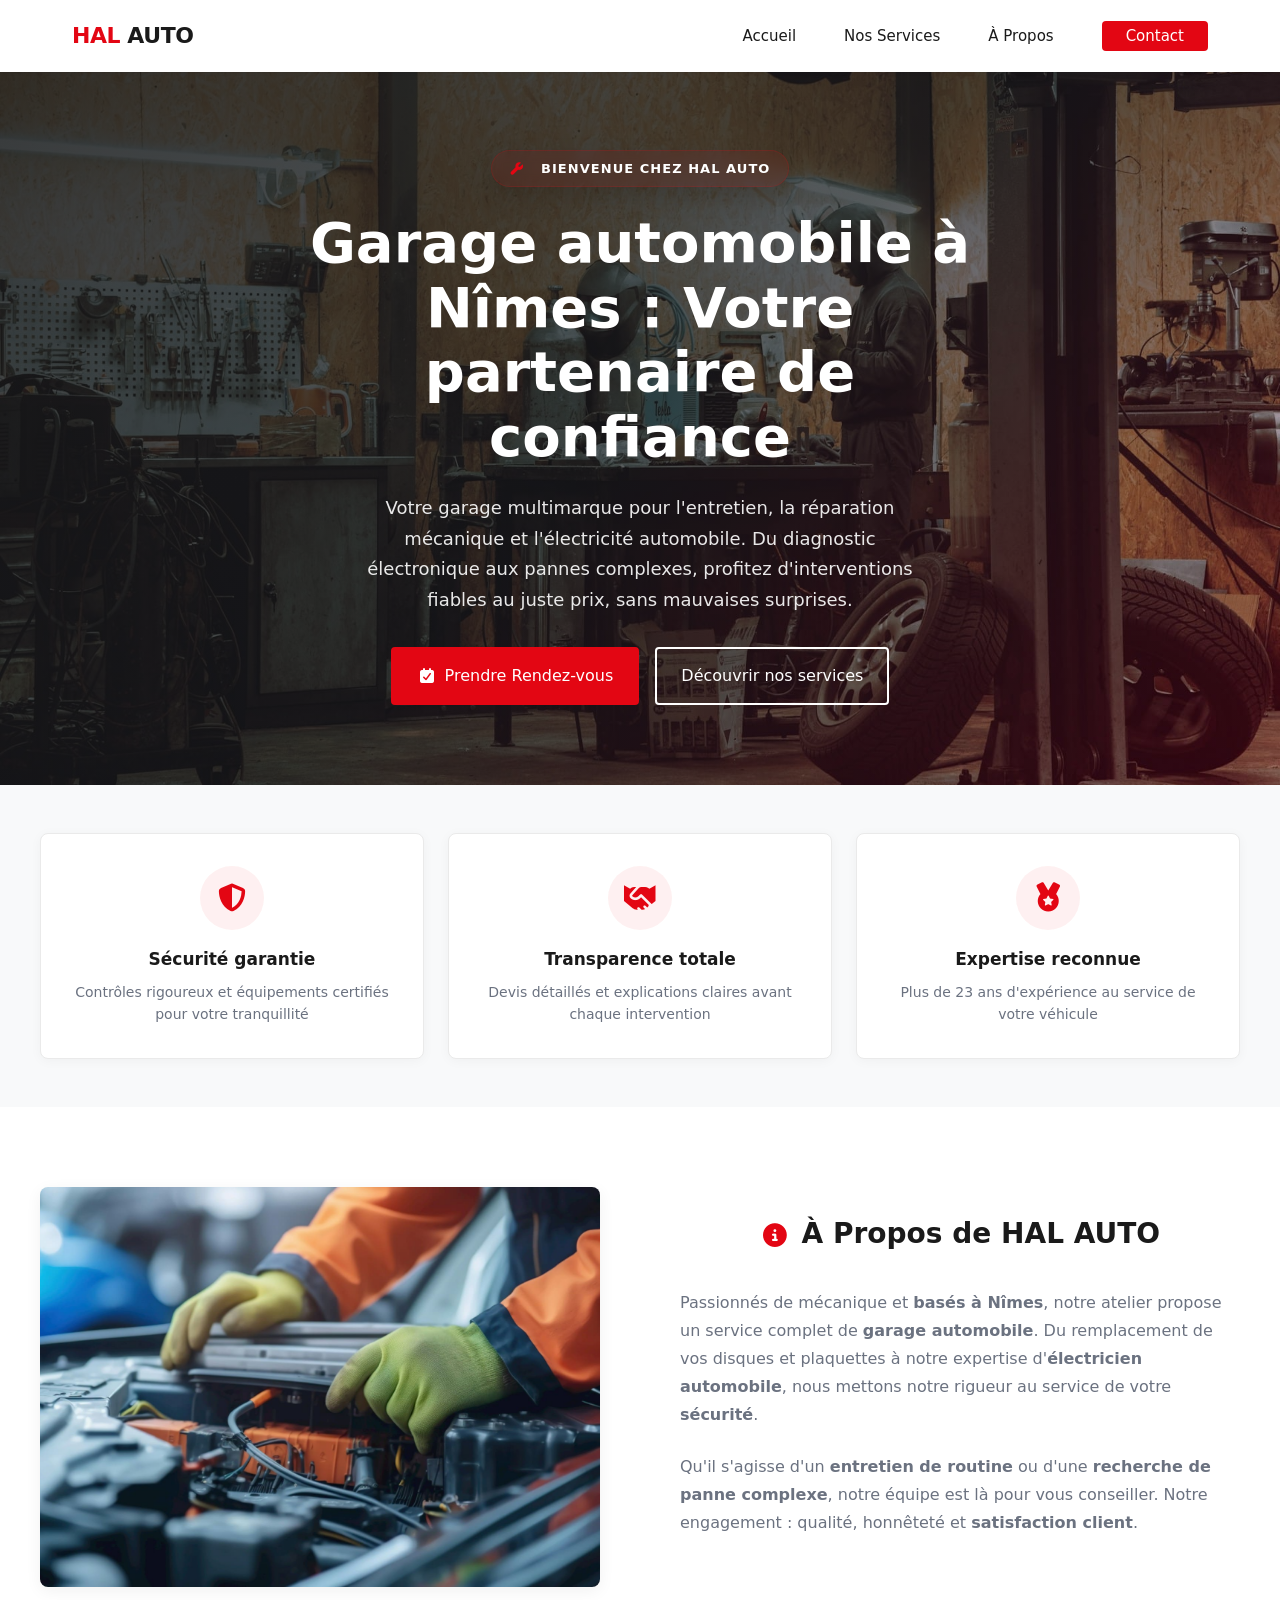
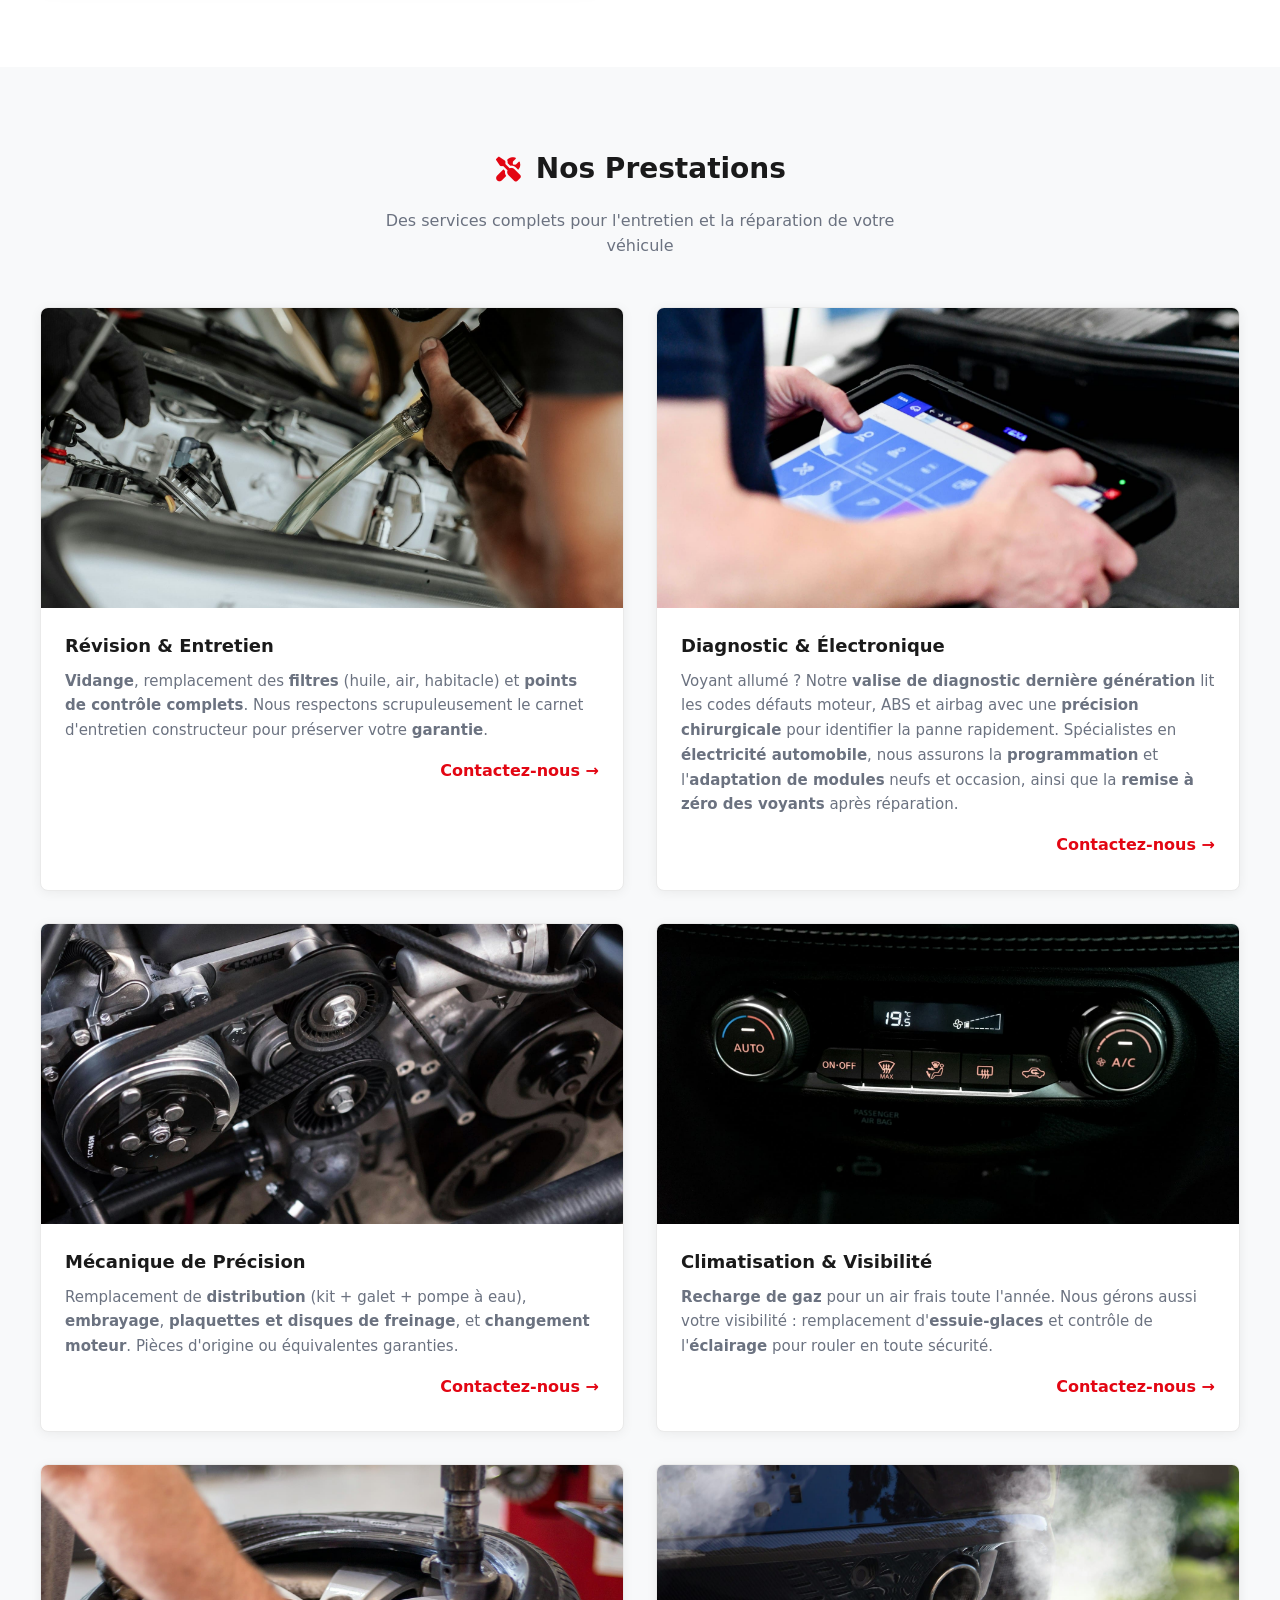
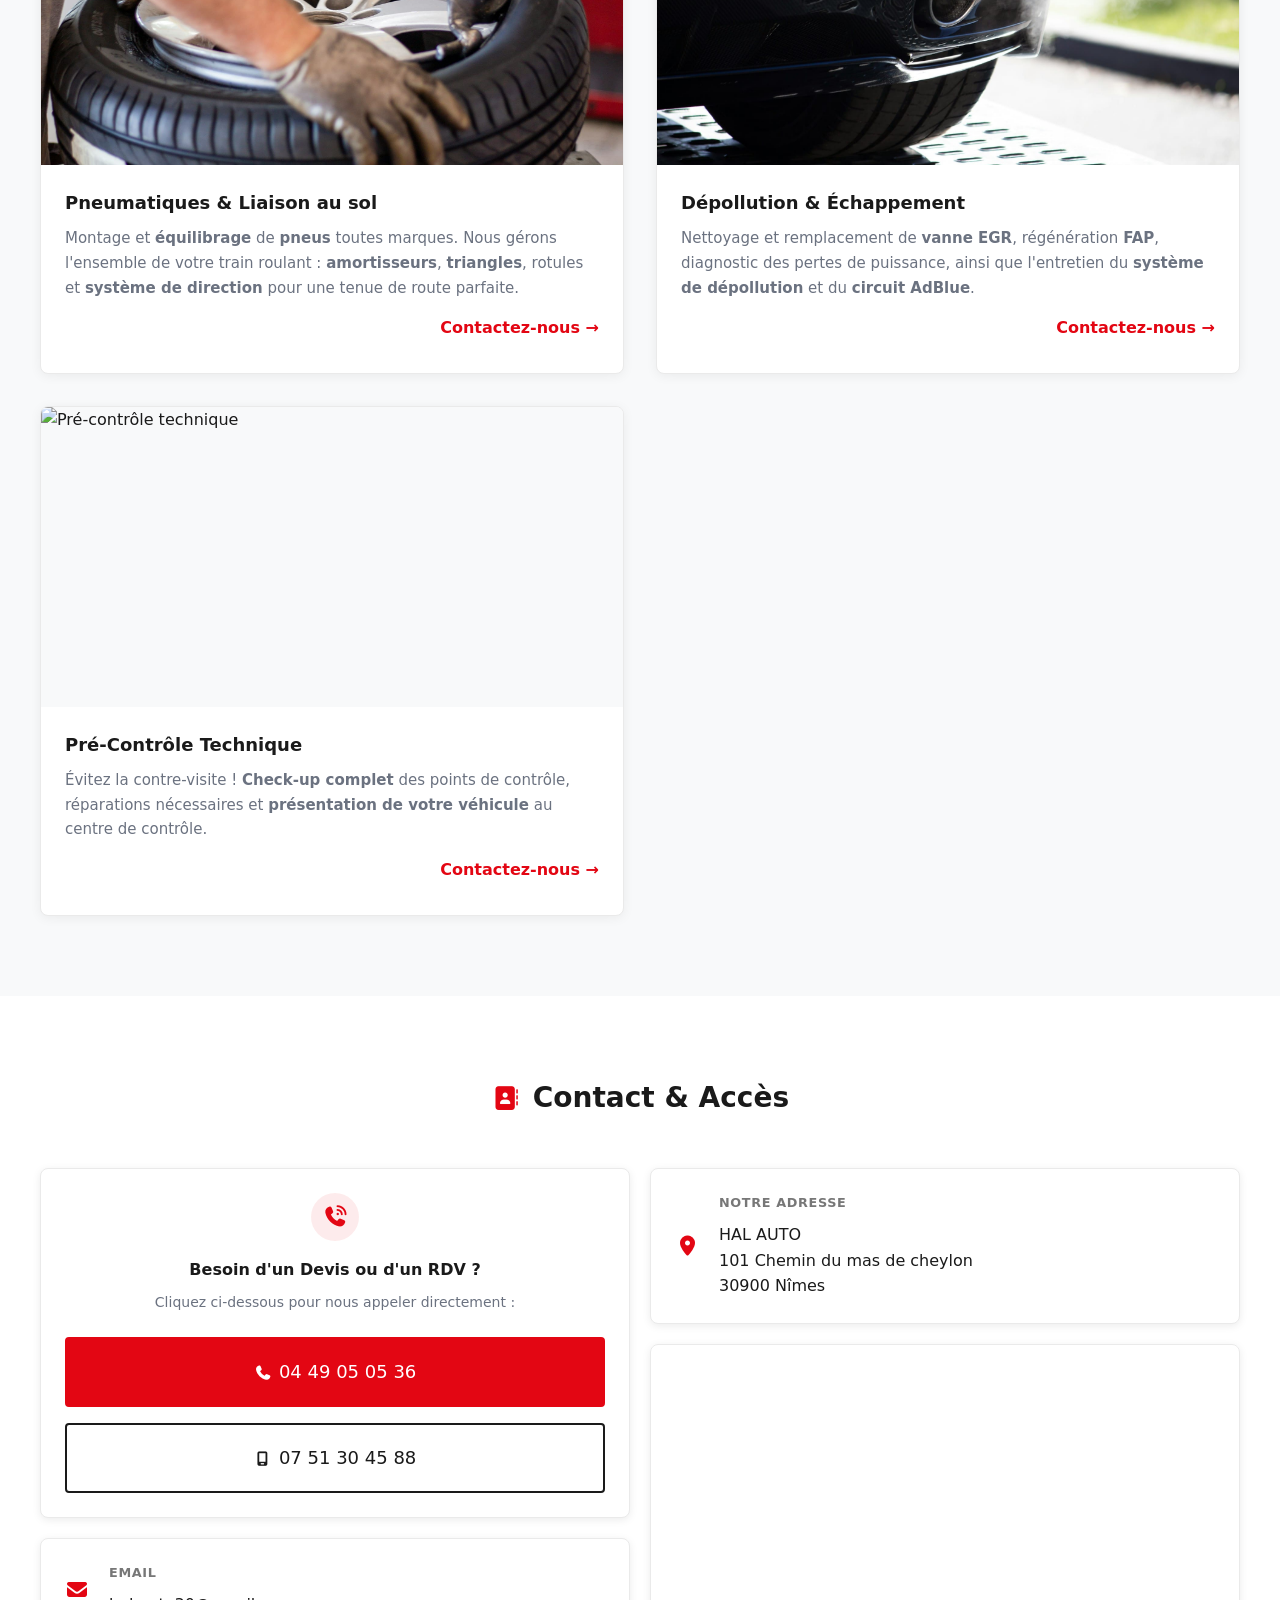
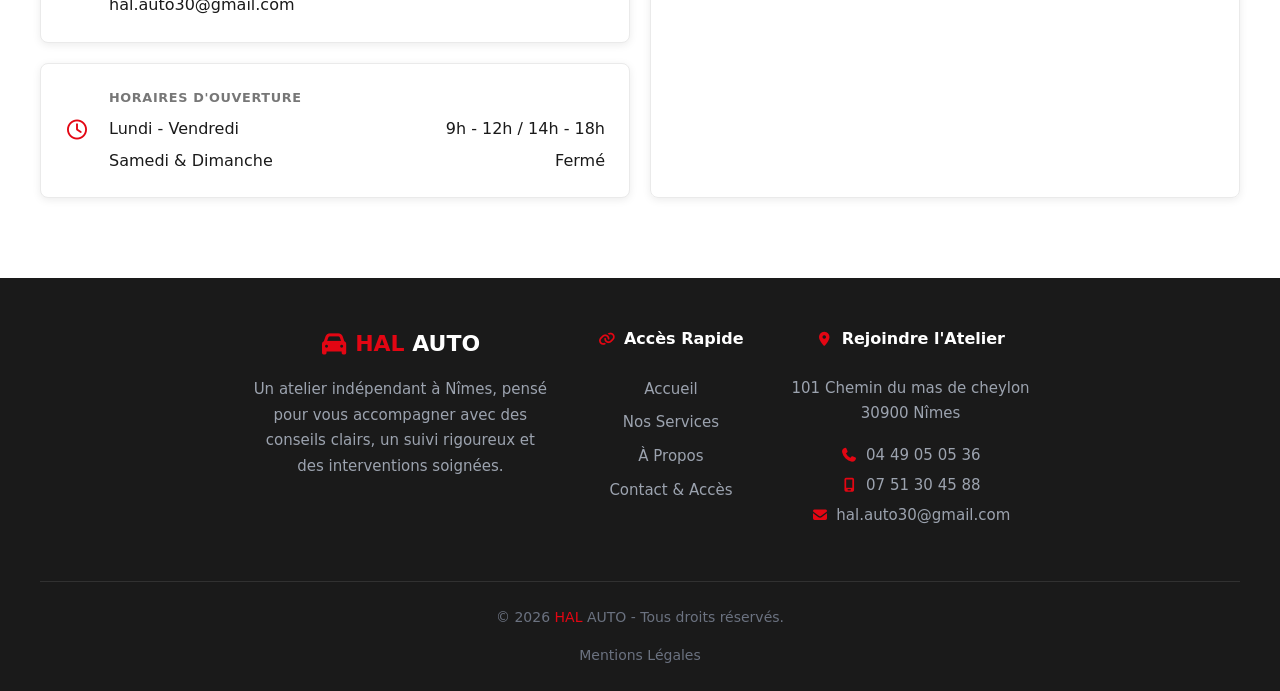
==== commit ae596dd0: "Ajout d'une nouvelle ligne à index.html pour respecter les conventions de fin de fichier" ====
--- a/index.html
+++ b/index.html
@@ -1 +1 @@
-<!DOCTYPE html><html lang="fr"><head><meta charset="UTF-8" /><link rel="icon" type="image/svg+xml" href="assets/images/icon.svg" /><meta name="viewport" content="width=device-width, initial-scale=1.0" /><meta name="description" content="HAL AUTO, votre garage automobile à Nîmes. Entretien, mécanique, diagnostic, pneus, clim et dépollution. Devis transparent et réparations au juste prix." /><meta property="og:type" content="website" /><meta property="og:url" content="https://halauto.fr/" /><meta property="og:title" content="HAL AUTO - Garage & Mécanique Automobile à Nîmes" /><meta property="og:description" content="HAL AUTO, votre garage automobile à Nîmes. Entretien, mécanique, diagnostic, pneus, clim et dépollution. Devis transparent et réparations au juste prix." /><meta property="og:image" content="https://halauto.fr/assets/images/a-propos.jpg" /><meta property="og:locale" content="fr_FR" /><meta name="twitter:card" content="summary_large_image" /><meta name="twitter:url" content="https://halauto.fr/" /><meta name="twitter:title" content="HAL AUTO - Garage Automobile à Nîmes" /><meta name="twitter:description" content="HAL AUTO, votre garage automobile à Nîmes. Entretien, mécanique, diagnostic, pneus, clim et dépollution. Devis transparent et réparations au juste prix." /><meta name="twitter:image" content="https://halauto.fr/assets/images/a-propos.jpg" />F <title>HAL AUTO - Garage Automobile à Nîmes</title><link rel="stylesheet" href="assets/css/fontawesome/css/all.min.css" /><link rel="stylesheet" href="assets/css/style.css" /><script type="application/ld+json">{ "@context": "https://schema.org", "@type": "AutoRepair", "name": "HAL AUTO", "image": "https://halauto.fr/assets/images/a-propos.jpg", "telephone": ["+33449050536", "+33751304588"], "email": "hal.auto30@gmail.com", "address": { "@type": "PostalAddress", "streetAddress": "101 Chemin du Mas de Cheylon, 30900 Nîmes", "addressLocality": "Nîmes", "postalCode": "30900", "addressCountry": "FR" }, "openingHoursSpecification": [ { "@type": "OpeningHoursSpecification", "dayOfWeek": ["Monday", "Tuesday", "Wednesday", "Thursday", "Friday"], "opens": "09:00", "closes": "12:00" }, { "@type": "OpeningHoursSpecification", "dayOfWeek": ["Monday", "Tuesday", "Wednesday", "Thursday", "Friday"], "opens": "14:00", "closes": "18:00" } ], "priceRange": "$$", "url": "https://halauto.fr", "hasOfferCatalog": { "@type": "OfferCatalog", "name": "Services HAL AUTO", "itemListElement": [ { "@type": "Offer", "itemOffered": { "@type": "Service", "name": "Atelier de réparation automobile" } }, { "@type": "Offer", "itemOffered": { "@type": "Service", "name": "Électricien automobile" } }, { "@type": "Offer", "itemOffered": { "@type": "Service", "name": "Atelier de prestations de freinage" } }, { "@type": "Offer", "itemOffered": { "@type": "Service", "name": "Garage automobile" } }, { "@type": "Offer", "itemOffered": { "@type": "Service", "name": "Atelier de mécanique automobile" } } ] }}</script></head><body><header class="header"><div class="header__container"><a href="#accueil" class="header__logo"><span class="header__logo-text"><span class="brand-hal">HAL</span><span class="brand-auto">&nbsp;AUTO</span></span></a><button class="header__burger" id="burger" aria-label="Menu"><i class="fa-solid fa-bars"></i></button><nav class="header__nav" id="nav"><ul class="header__nav-list"><li class="header__nav-item"><a href="#accueil" class="header__nav-link">Accueil</a></li><li class="header__nav-item"><a href="#services" class="header__nav-link">Nos Services</a></li><li class="header__nav-item"><a href="#apropos" class="header__nav-link">À Propos</a></li><li class="header__nav-item"><a href="#contact" class="header__nav-link header__nav-link--cta">Contact</a></li></ul></nav></div></header><main><section class="hero" id="accueil"><div class="hero__overlay"></div><div class="hero__container"><div class="hero__content"><p class="hero__subtitle"><i class="fa-solid fa-wrench"></i> Bienvenue chez HAL AUTO </p><h1 class="hero__title">Garage automobile à Nîmes : Votre partenaire de confiance</h1><p class="hero__text"> Votre garage multimarque pour l'entretien, la réparation mécanique et l'électricité automobile. Du diagnostic électronique aux pannes complexes, profitez d'interventions fiables au juste prix, sans mauvaises surprises. </p><div class="hero__buttons"><a href="#contact" class="btn btn--primary"><i class="fa-solid fa-calendar-check"></i> Prendre Rendez-vous </a><a href="#services" class="btn btn--outline-hero"> Découvrir nos services </a></div></div></div></section><section class="reassurance"><div class="reassurance__container"><div class="reassurance__card fade-in"><div class="reassurance__card-icon"><i class="fa-solid fa-shield-halved"></i></div><h3 class="reassurance__card-title">Sécurité garantie</h3><p class="reassurance__card-text">Contrôles rigoureux et équipements certifiés pour votre tranquillité</p></div><div class="reassurance__card fade-in"><div class="reassurance__card-icon"><i class="fa-solid fa-handshake"></i></div><h3 class="reassurance__card-title">Transparence totale</h3><p class="reassurance__card-text">Devis détaillés et explications claires avant chaque intervention </p></div><div class="reassurance__card fade-in"><div class="reassurance__card-icon"><i class="fa-solid fa-medal"></i></div><h3 class="reassurance__card-title">Expertise reconnue</h3><p class="reassurance__card-text">Plus de 23 ans d'expérience au service de votre véhicule</p></div></div></section><section class="about" id="apropos"><div class="about__container"><div class="about__image fade-in"><img src="assets/images/a-propos.jpg" alt="Équipe de mécaniciens professionnels chez HAL AUTO" loading="lazy" /></div><div class="about__content fade-in"><h2 class="about__title"><i class="fa-solid fa-circle-info"></i> À Propos de H.A.L AUTO </h2><p class="about__text"> Passionnés de mécanique et <strong>basés à Nîmes</strong>, notre atelier propose un service complet de <strong>garage automobile</strong>. Du remplacement de vos disques et plaquettes à notre expertise d'<strong>électricien automobile</strong>, nous mettons notre rigueur au service de votre <strong>sécurité</strong>. </p><p class="about__text"> Qu'il s'agisse d'un <strong>entretien de routine</strong> ou d'une <strong>recherche de panne complexe</strong>, notre équipe est là pour vous conseiller. Notre engagement : qualité, honnêteté et <strong>satisfaction client</strong>. </p></div></div></section><section class="services" id="services"><div class="services__container"><h2 class="services__title fade-in"><i class="fa-solid fa-screwdriver-wrench"></i> Nos Prestations </h2><p class="services__subtitle fade-in">Des services complets pour l'entretien et la réparation de votre véhicule </p><div class="services__grid"><article class="service-card fade-in"><div class="service-card__image"><img src="assets/images/service-entretien-revision.jpg" alt="Révision et entretien automobile" loading="lazy" /></div><div class="service-card__content"><h3 class="service-card__title">Révision & Entretien</h3><p class="service-card__text"><strong>Vidange</strong>, remplacement des <strong>filtres</strong> (huile, air, habitacle) et <strong>points de contrôle complets</strong>. Nous respectons scrupuleusement le carnet d'entretien constructeur pour préserver votre <strong>garantie</strong>. </p><a href="#contact" class="service-card__cta">Contactez-nous →</a></div></article><article class="service-card fade-in"><div class="service-card__image"><img src="assets/images/service-diagnostique.jpg" alt="Diagnostic électronique véhicule" loading="lazy" /></div><div class="service-card__content"><h3 class="service-card__title">Diagnostic & Électronique</h3><p class="service-card__text"> Voyant allumé ? Notre <strong>valise de diagnostic dernière génération</strong> lit les codes défauts moteur, ABS et airbag avec une <strong>précision chirurgicale</strong> pour identifier la panne rapidement. Spécialistes en <strong>électricité automobile</strong>, nous assurons la <strong>programmation</strong> et l'<strong>adaptation de modules</strong> neufs et occasion, ainsi que la <strong>remise à zéro des voyants</strong> après réparation. </p><a href="#contact" class="service-card__cta">Contactez-nous →</a></div></article><article class="service-card fade-in"><div class="service-card__image"><img src="assets/images/service-distribution.jpg" alt="Réparation mécanique automobile" loading="lazy" /></div><div class="service-card__content"><h3 class="service-card__title">Mécanique de Précision</h3><p class="service-card__text"> Remplacement de <strong>distribution</strong> (kit + galet + pompe à eau), <strong>embrayage</strong>, <strong>plaquettes et disques de freinage</strong>, et <strong>changement moteur</strong>. Pièces d'origine ou équivalentes garanties. </p><a href="#contact" class="service-card__cta">Contactez-nous →</a></div></article><article class="service-card fade-in"><div class="service-card__image"><img src="assets/images/service-climatisation.jpg" alt="Climatisation automobile" loading="lazy" /></div><div class="service-card__content"><h3 class="service-card__title">Climatisation & Visibilité</h3><p class="service-card__text"><strong>Recharge de gaz</strong> pour un air frais toute l'année. Nous gérons aussi votre visibilité : remplacement d'<strong>essuie-glaces</strong> et contrôle de l'<strong>éclairage</strong> pour rouler en toute sécurité. </p><a href="#contact" class="service-card__cta">Contactez-nous →</a></div></article><article class="service-card fade-in"><div class="service-card__image"><img src="assets/images/service-pneumatique.jpg" alt="Pneumatiques et géométrie" loading="lazy" /></div><div class="service-card__content"><h3 class="service-card__title">Pneumatiques & Liaison au sol</h3><p class="service-card__text"> Montage et <strong>équilibrage</strong> de <strong>pneus</strong> toutes marques. Nous gérons l'ensemble de votre train roulant : <strong>amortisseurs</strong>, <strong>triangles</strong>, rotules et <strong>système de direction</strong> pour une tenue de route parfaite. </p><a href="#contact" class="service-card__cta">Contactez-nous →</a></div></article><article class="service-card fade-in"><div class="service-card__image"><img src="assets/images/service-depollution.jpg" alt="Dépollution et échappement" loading="lazy" /></div><div class="service-card__content"><h3 class="service-card__title">Dépollution & Échappement</h3><p class="service-card__text"> Nettoyage et remplacement de <strong>vanne EGR</strong>, régénération <strong>FAP</strong>, diagnostic des pertes de puissance, ainsi que l'entretien du <strong>système de dépollution</strong> et du <strong>circuit AdBlue</strong>. </p><a href="#contact" class="service-card__cta">Contactez-nous →</a></div></article><article class="service-card fade-in"><div class="service-card__image"><img src="assets/images/service-controle-technique.jpg" alt="Pré-contrôle technique" loading="lazy" /></div><div class="service-card__content"><h3 class="service-card__title">Pré-Contrôle Technique</h3><p class="service-card__text"> Évitez la contre-visite ! <strong>Check-up complet</strong> des points de contrôle, réparations nécessaires et <strong>présentation de votre véhicule</strong> au centre de contrôle. </p><a href="#contact" class="service-card__cta">Contactez-nous →</a></div></article></div></div></section><section class="contact" id="contact"><div class="contact__container"><h2 class="contact__title fade-in"><i class="fa-solid fa-address-book"></i> Contact & Accès </h2><div class="contact__grid"><div class="contact__column contact__column--communication fade-in"><div class="contact__cta contact__cta--call"><div class="contact__cta-icon"><i class="fa-solid fa-phone-volume"></i></div><h3 class="contact__cta-title">Besoin d'un Devis ou d'un RDV ?</h3><p class="contact__cta-text">Cliquez ci-dessous pour nous appeler directement :</p><div class="contact__cta-actions"><a href="tel:0449050536" class="btn btn--primary btn--large"><i class="fa-solid fa-phone"></i> 04 49 05 05 36 </a><a href="tel:0751304588" class="btn btn--outline btn--large"><i class="fa-solid fa-mobile-screen"></i> 07 51 30 45 88 </a></div></div><div class="contact__card contact__card--email"><div class="contact__card-icon"><i class="fa-solid fa-envelope"></i></div><div class="contact__card-content"><h3 class="contact__card-title">Email</h3><a href="mailto:hal.auto30@gmail.com" class="contact__card-link"> hal.auto30@gmail.com </a></div></div><div class="contact__card contact__card--hours"><div class="contact__card-icon"><i class="fa-regular fa-clock"></i></div><div class="contact__card-content"><h3 class="contact__card-title">Horaires d'Ouverture</h3><ul class="contact__hours"><li class="contact__hours-item"><span class="contact__hours-days">Lundi - Vendredi</span><span class="contact__hours-time">9h - 12h / 14h - 18h</span></li><li class="contact__hours-item"><span class="contact__hours-days contact__hours-days--closed">Samedi & Dimanche</span><span class="contact__hours-time contact__hours-time--closed">Fermé</span></li></ul></div></div></div><div class="contact__column contact__column--localisation fade-in"><div class="contact__card contact__card--address"><div class="contact__card-icon"><i class="fa-solid fa-location-dot"></i></div><div class="contact__card-content"><h3 class="contact__card-title">Notre Adresse</h3><address class="contact__card-address"><a href="https://www.google.com/maps/dir/?api=1&destination=101+Chemin+du+Mas+de+Cheylon,+30900+N%C3%AEmes" target="_blank" rel="noopener noreferrer" style="text-decoration: none; color: inherit;"> HAL AUTO<br /> 101 Chemin du mas de cheylon<br /> 30900 Nîmes </a></address></div></div><div class="contact__map"><iframe src="https://www.google.com/maps?q=101+Chemin+du+Mas+de+Cheylon,+30900+N%C3%AEmes&output=embed" width="100%" height="280" style="border:0;" allowfullscreen="" loading="lazy" referrerpolicy="no-referrer-when-downgrade" title="Localisation du garage HAL AUTO à Nîmes"></iframe></div></div></div></div></section></main><footer class="footer"><div class="footer__container"><div class="footer__brand"><a href="#accueil" class="footer__logo"><i class="fa-solid fa-car"></i><span><span class="brand-hal">HAL</span><span class="brand-auto">AUTO</span></span></a><p class="footer__tagline"> Un atelier indépendant à Nîmes, pensé pour vous accompagner avec des conseils clairs, un suivi rigoureux et des interventions soignées. </p></div><div class="footer__nav"><h4 class="footer__nav-title"><i class="fa-solid fa-link"></i> Accès Rapide </h4><ul class="footer__nav-list"><li><a href="#accueil" class="footer__nav-link">Accueil</a></li><li><a href="#services" class="footer__nav-link">Nos Services</a></li><li><a href="#apropos" class="footer__nav-link">À Propos</a></li><li><a href="#contact" class="footer__nav-link">Contact & Accès</a></li></ul></div><div class="footer__contact"><h4 class="footer__contact-title"><i class="fa-solid fa-location-dot"></i> Rejoindre l'Atelier </h4><address class="footer__contact-address"><a href="https://www.google.com/maps/dir/?api=1&destination=101+Chemin+du+Mas+de+Cheylon,+30900+N%C3%AEmes" target="_blank" rel="noopener noreferrer" style="text-decoration: none; color: inherit;"> 101 Chemin du mas de cheylon<br /> 30900 Nîmes </a></address><p class="footer__contact-phone"><i class="fa-solid fa-phone"></i><a href="tel:0449050536">04 49 05 05 36</a></p><p class="footer__contact-phone"><i class="fa-solid fa-mobile-screen"></i><a href="tel:0751304588">07 51 30 45 88</a></p><p class="footer__contact-email"><i class="fa-solid fa-envelope"></i><a href="mailto:hal.auto30@gmail.com">hal.auto30@gmail.com</a></p></div></div><div class="footer__bottom"><p class="footer__copyright"> &copy; <span id="footerYear"></span><span class="brand-hal">HAL</span><span class="brand-auto">AUTO</span> - Tous droits réservés. </p><div class="footer__legal"><a href="mentions-legales.html" class="footer__legal-link">Mentions Légales</a></div></div></footer><button class="scroll-top" id="scrollTop" aria-label="Retour en haut"><i class="fa-solid fa-chevron-up"></i></button><script type="module" src="assets/js/main.js"></script></body></html>+<!DOCTYPE html><html lang="fr"><head><meta charset="UTF-8" /><link rel="icon" type="image/svg+xml" href="assets/images/icon.svg" /><meta name="viewport" content="width=device-width, initial-scale=1.0" /><meta name="description" content="HAL AUTO, votre garage automobile à Nîmes. Entretien, mécanique, diagnostic, pneus, clim et dépollution. Devis transparent et réparations au juste prix." /><meta property="og:type" content="website" /><meta property="og:url" content="https://halauto.fr/" /><meta property="og:title" content="HAL AUTO - Garage & Mécanique Automobile à Nîmes" /><meta property="og:description" content="HAL AUTO, votre garage automobile à Nîmes. Entretien, mécanique, diagnostic, pneus, clim et dépollution. Devis transparent et réparations au juste prix." /><meta property="og:image" content="https://halauto.fr/assets/images/a-propos.jpg" /><meta property="og:locale" content="fr_FR" /><meta name="twitter:card" content="summary_large_image" /><meta name="twitter:url" content="https://halauto.fr/" /><meta name="twitter:title" content="HAL AUTO - Garage Automobile à Nîmes" /><meta name="twitter:description" content="HAL AUTO, votre garage automobile à Nîmes. Entretien, mécanique, diagnostic, pneus, clim et dépollution. Devis transparent et réparations au juste prix." /><meta name="twitter:image" content="https://halauto.fr/assets/images/a-propos.jpg" /><title>HAL AUTO - Garage Automobile à Nîmes</title><link rel="stylesheet" href="assets/css/fontawesome/css/all.min.css" /><link rel="stylesheet" href="assets/css/style.css" /><script type="application/ld+json">{ "@context": "https://schema.org", "@type": "AutoRepair", "name": "HAL AUTO", "image": "https://halauto.fr/assets/images/a-propos.jpg", "telephone": ["+33449050536", "+33751304588"], "email": "hal.auto30@gmail.com", "address": { "@type": "PostalAddress", "streetAddress": "101 Chemin du Mas de Cheylon, 30900 Nîmes", "addressLocality": "Nîmes", "postalCode": "30900", "addressCountry": "FR" }, "openingHoursSpecification": [ { "@type": "OpeningHoursSpecification", "dayOfWeek": ["Monday", "Tuesday", "Wednesday", "Thursday", "Friday"], "opens": "09:00", "closes": "12:00" }, { "@type": "OpeningHoursSpecification", "dayOfWeek": ["Monday", "Tuesday", "Wednesday", "Thursday", "Friday"], "opens": "14:00", "closes": "18:00" } ], "priceRange": "$$", "url": "https://halauto.fr", "hasOfferCatalog": { "@type": "OfferCatalog", "name": "Services HAL AUTO", "itemListElement": [ { "@type": "Offer", "itemOffered": { "@type": "Service", "name": "Atelier de réparation automobile" } }, { "@type": "Offer", "itemOffered": { "@type": "Service", "name": "Électricien automobile" } }, { "@type": "Offer", "itemOffered": { "@type": "Service", "name": "Atelier de prestations de freinage" } }, { "@type": "Offer", "itemOffered": { "@type": "Service", "name": "Garage automobile" } }, { "@type": "Offer", "itemOffered": { "@type": "Service", "name": "Atelier de mécanique automobile" } } ] }}</script></head><body><header class="header"><div class="header__container"><a href="#accueil" class="header__logo"><span class="header__logo-text"><span class="brand-hal">HAL</span><span class="brand-auto">&nbsp;AUTO</span></span></a><button class="header__burger" id="burger" aria-label="Menu"><i class="fa-solid fa-bars"></i></button><nav class="header__nav" id="nav"><ul class="header__nav-list"><li class="header__nav-item"><a href="#accueil" class="header__nav-link">Accueil</a></li><li class="header__nav-item"><a href="#services" class="header__nav-link">Nos Services</a></li><li class="header__nav-item"><a href="#apropos" class="header__nav-link">À Propos</a></li><li class="header__nav-item"><a href="#contact" class="header__nav-link header__nav-link--cta">Contact</a></li></ul></nav></div></header><main><section class="hero" id="accueil"><div class="hero__overlay"></div><div class="hero__container"><div class="hero__content"><p class="hero__subtitle"><i class="fa-solid fa-wrench"></i> Bienvenue chez HAL AUTO </p><h1 class="hero__title">Garage automobile à Nîmes : Votre partenaire de confiance</h1><p class="hero__text"> Votre garage multimarque pour l'entretien, la réparation mécanique et l'électricité automobile. Du diagnostic électronique aux pannes complexes, profitez d'interventions fiables au juste prix, sans mauvaises surprises. </p><div class="hero__buttons"><a href="#contact" class="btn btn--primary"><i class="fa-solid fa-calendar-check"></i> Prendre Rendez-vous </a><a href="#services" class="btn btn--outline-hero"> Découvrir nos services </a></div></div></div></section><section class="reassurance"><div class="reassurance__container"><div class="reassurance__card fade-in"><div class="reassurance__card-icon"><i class="fa-solid fa-shield-halved"></i></div><h3 class="reassurance__card-title">Sécurité garantie</h3><p class="reassurance__card-text">Contrôles rigoureux et équipements certifiés pour votre tranquillité</p></div><div class="reassurance__card fade-in"><div class="reassurance__card-icon"><i class="fa-solid fa-handshake"></i></div><h3 class="reassurance__card-title">Transparence totale</h3><p class="reassurance__card-text">Devis détaillés et explications claires avant chaque intervention </p></div><div class="reassurance__card fade-in"><div class="reassurance__card-icon"><i class="fa-solid fa-medal"></i></div><h3 class="reassurance__card-title">Expertise reconnue</h3><p class="reassurance__card-text">Plus de 23 ans d'expérience au service de votre véhicule</p></div></div></section><section class="about" id="apropos"><div class="about__container"><div class="about__image fade-in"><img src="assets/images/a-propos.jpg" alt="Équipe de mécaniciens professionnels chez HAL AUTO" loading="lazy" /></div><div class="about__content fade-in"><h2 class="about__title"><i class="fa-solid fa-circle-info"></i> À Propos de HAL AUTO </h2><p class="about__text"> Passionnés de mécanique et <strong>basés à Nîmes</strong>, notre atelier propose un service complet de <strong>garage automobile</strong>. Du remplacement de vos disques et plaquettes à notre expertise d'<strong>électricien automobile</strong>, nous mettons notre rigueur au service de votre <strong>sécurité</strong>. </p><p class="about__text"> Qu'il s'agisse d'un <strong>entretien de routine</strong> ou d'une <strong>recherche de panne complexe</strong>, notre équipe est là pour vous conseiller. Notre engagement : qualité, honnêteté et <strong>satisfaction client</strong>. </p></div></div></section><section class="services" id="services"><div class="services__container"><h2 class="services__title fade-in"><i class="fa-solid fa-screwdriver-wrench"></i> Nos Prestations </h2><p class="services__subtitle fade-in">Des services complets pour l'entretien et la réparation de votre véhicule </p><div class="services__grid"><article class="service-card fade-in"><div class="service-card__image"><img src="assets/images/service-entretien-revision.jpg" alt="Révision et entretien automobile" loading="lazy" /></div><div class="service-card__content"><h3 class="service-card__title">Révision & Entretien</h3><p class="service-card__text"><strong>Vidange</strong>, remplacement des <strong>filtres</strong> (huile, air, habitacle) et <strong>points de contrôle complets</strong>. Nous respectons scrupuleusement le carnet d'entretien constructeur pour préserver votre <strong>garantie</strong>. </p><a href="#contact" class="service-card__cta">Contactez-nous →</a></div></article><article class="service-card fade-in"><div class="service-card__image"><img src="assets/images/service-diagnostique.jpg" alt="Diagnostic électronique véhicule" loading="lazy" /></div><div class="service-card__content"><h3 class="service-card__title">Diagnostic & Électronique</h3><p class="service-card__text"> Voyant allumé ? Notre <strong>valise de diagnostic dernière génération</strong> lit les codes défauts moteur, ABS et airbag avec une <strong>précision chirurgicale</strong> pour identifier la panne rapidement. Spécialistes en <strong>électricité automobile</strong>, nous assurons la <strong>programmation</strong> et l'<strong>adaptation de modules</strong> neufs et occasion, ainsi que la <strong>remise à zéro des voyants</strong> après réparation. </p><a href="#contact" class="service-card__cta">Contactez-nous →</a></div></article><article class="service-card fade-in"><div class="service-card__image"><img src="assets/images/service-distribution.jpg" alt="Réparation mécanique automobile" loading="lazy" /></div><div class="service-card__content"><h3 class="service-card__title">Mécanique de Précision</h3><p class="service-card__text"> Remplacement de <strong>distribution</strong> (kit + galet + pompe à eau), <strong>embrayage</strong>, <strong>plaquettes et disques de freinage</strong>, et <strong>changement moteur</strong>. Pièces d'origine ou équivalentes garanties. </p><a href="#contact" class="service-card__cta">Contactez-nous →</a></div></article><article class="service-card fade-in"><div class="service-card__image"><img src="assets/images/service-climatisation.jpg" alt="Climatisation automobile" loading="lazy" /></div><div class="service-card__content"><h3 class="service-card__title">Climatisation & Visibilité</h3><p class="service-card__text"><strong>Recharge de gaz</strong> pour un air frais toute l'année. Nous gérons aussi votre visibilité : remplacement d'<strong>essuie-glaces</strong> et contrôle de l'<strong>éclairage</strong> pour rouler en toute sécurité. </p><a href="#contact" class="service-card__cta">Contactez-nous →</a></div></article><article class="service-card fade-in"><div class="service-card__image"><img src="assets/images/service-pneumatique.jpg" alt="Pneumatiques et géométrie" loading="lazy" /></div><div class="service-card__content"><h3 class="service-card__title">Pneumatiques & Liaison au sol</h3><p class="service-card__text"> Montage et <strong>équilibrage</strong> de <strong>pneus</strong> toutes marques. Nous gérons l'ensemble de votre train roulant : <strong>amortisseurs</strong>, <strong>triangles</strong>, rotules et <strong>système de direction</strong> pour une tenue de route parfaite. </p><a href="#contact" class="service-card__cta">Contactez-nous →</a></div></article><article class="service-card fade-in"><div class="service-card__image"><img src="assets/images/service-depollution.jpg" alt="Dépollution et échappement" loading="lazy" /></div><div class="service-card__content"><h3 class="service-card__title">Dépollution & Échappement</h3><p class="service-card__text"> Nettoyage et remplacement de <strong>vanne EGR</strong>, régénération <strong>FAP</strong>, diagnostic des pertes de puissance, ainsi que l'entretien du <strong>système de dépollution</strong> et du <strong>circuit AdBlue</strong>. </p><a href="#contact" class="service-card__cta">Contactez-nous →</a></div></article><article class="service-card fade-in"><div class="service-card__image"><img src="assets/images/service-controle-technique.jpg" alt="Pré-contrôle technique" loading="lazy" /></div><div class="service-card__content"><h3 class="service-card__title">Pré-Contrôle Technique</h3><p class="service-card__text"> Évitez la contre-visite ! <strong>Check-up complet</strong> des points de contrôle, réparations nécessaires et <strong>présentation de votre véhicule</strong> au centre de contrôle. </p><a href="#contact" class="service-card__cta">Contactez-nous →</a></div></article></div></div></section><section class="contact" id="contact"><div class="contact__container"><h2 class="contact__title fade-in"><i class="fa-solid fa-address-book"></i> Contact & Accès </h2><div class="contact__grid"><div class="contact__column contact__column--communication fade-in"><div class="contact__cta contact__cta--call"><div class="contact__cta-icon"><i class="fa-solid fa-phone-volume"></i></div><h3 class="contact__cta-title">Besoin d'un Devis ou d'un RDV ?</h3><p class="contact__cta-text">Cliquez ci-dessous pour nous appeler directement :</p><div class="contact__cta-actions"><a href="tel:0449050536" class="btn btn--primary btn--large"><i class="fa-solid fa-phone"></i> 04 49 05 05 36 </a><a href="tel:0751304588" class="btn btn--outline btn--large"><i class="fa-solid fa-mobile-screen"></i> 07 51 30 45 88 </a></div></div><div class="contact__card contact__card--email"><div class="contact__card-icon"><i class="fa-solid fa-envelope"></i></div><div class="contact__card-content"><h3 class="contact__card-title">Email</h3><a href="mailto:hal.auto30@gmail.com" class="contact__card-link"> hal.auto30@gmail.com </a></div></div><div class="contact__card contact__card--hours"><div class="contact__card-icon"><i class="fa-regular fa-clock"></i></div><div class="contact__card-content"><h3 class="contact__card-title">Horaires d'Ouverture</h3><ul class="contact__hours"><li class="contact__hours-item"><span class="contact__hours-days">Lundi - Vendredi</span><span class="contact__hours-time">9h - 12h / 14h - 18h</span></li><li class="contact__hours-item"><span class="contact__hours-days contact__hours-days--closed">Samedi & Dimanche</span><span class="contact__hours-time contact__hours-time--closed">Fermé</span></li></ul></div></div></div><div class="contact__column contact__column--localisation fade-in"><div class="contact__card contact__card--address"><div class="contact__card-icon"><i class="fa-solid fa-location-dot"></i></div><div class="contact__card-content"><h3 class="contact__card-title">Notre Adresse</h3><address class="contact__card-address"><a href="https://www.google.com/maps/dir/?api=1&destination=101+Chemin+du+Mas+de+Cheylon,+30900+N%C3%AEmes" target="_blank" rel="noopener noreferrer" style="text-decoration: none; color: inherit;"> HAL AUTO<br /> 101 Chemin du mas de cheylon<br /> 30900 Nîmes </a></address></div></div><div class="contact__map"><iframe src="https://www.google.com/maps?q=101+Chemin+du+Mas+de+Cheylon,+30900+N%C3%AEmes&output=embed" width="100%" height="280" style="border:0;" allowfullscreen="" loading="lazy" referrerpolicy="no-referrer-when-downgrade" title="Localisation du garage HAL AUTO à Nîmes"></iframe></div></div></div></div></section></main><footer class="footer"><div class="footer__container"><div class="footer__brand"><a href="#accueil" class="footer__logo"><i class="fa-solid fa-car"></i><span><span class="brand-hal">HAL</span><span class="brand-auto">&nbsp;AUTO</span></span></a><p class="footer__tagline"> Un atelier indépendant à Nîmes, pensé pour vous accompagner avec des conseils clairs, un suivi rigoureux et des interventions soignées. </p></div><div class="footer__nav"><h4 class="footer__nav-title"><i class="fa-solid fa-link"></i> Accès Rapide </h4><ul class="footer__nav-list"><li><a href="#accueil" class="footer__nav-link">Accueil</a></li><li><a href="#services" class="footer__nav-link">Nos Services</a></li><li><a href="#apropos" class="footer__nav-link">À Propos</a></li><li><a href="#contact" class="footer__nav-link">Contact & Accès</a></li></ul></div><div class="footer__contact"><h4 class="footer__contact-title"><i class="fa-solid fa-location-dot"></i> Rejoindre l'Atelier </h4><address class="footer__contact-address"><a href="https://www.google.com/maps/dir/?api=1&destination=101+Chemin+du+Mas+de+Cheylon,+30900+N%C3%AEmes" target="_blank" rel="noopener noreferrer" style="text-decoration: none; color: inherit;"> 101 Chemin du mas de cheylon<br /> 30900 Nîmes </a></address><p class="footer__contact-phone"><i class="fa-solid fa-phone"></i><a href="tel:0449050536">04 49 05 05 36</a></p><p class="footer__contact-phone"><i class="fa-solid fa-mobile-screen"></i><a href="tel:0751304588">07 51 30 45 88</a></p><p class="footer__contact-email"><i class="fa-solid fa-envelope"></i><a href="mailto:hal.auto30@gmail.com">hal.auto30@gmail.com</a></p></div></div><div class="footer__bottom"><p class="footer__copyright"> &copy; <span id="footerYear"></span><span class="brand-hal">&nbsp;HAL</span><span class="brand-auto">&nbsp;AUTO</span> - Tous droits réservés. </p><div class="footer__legal"><a href="mentions-legales.html" class="footer__legal-link">Mentions Légales</a></div></div></footer><button class="scroll-top" id="scrollTop" aria-label="Retour en haut"><i class="fa-solid fa-chevron-up"></i></button><script type="module" src="assets/js/main.js"></script></body></html>
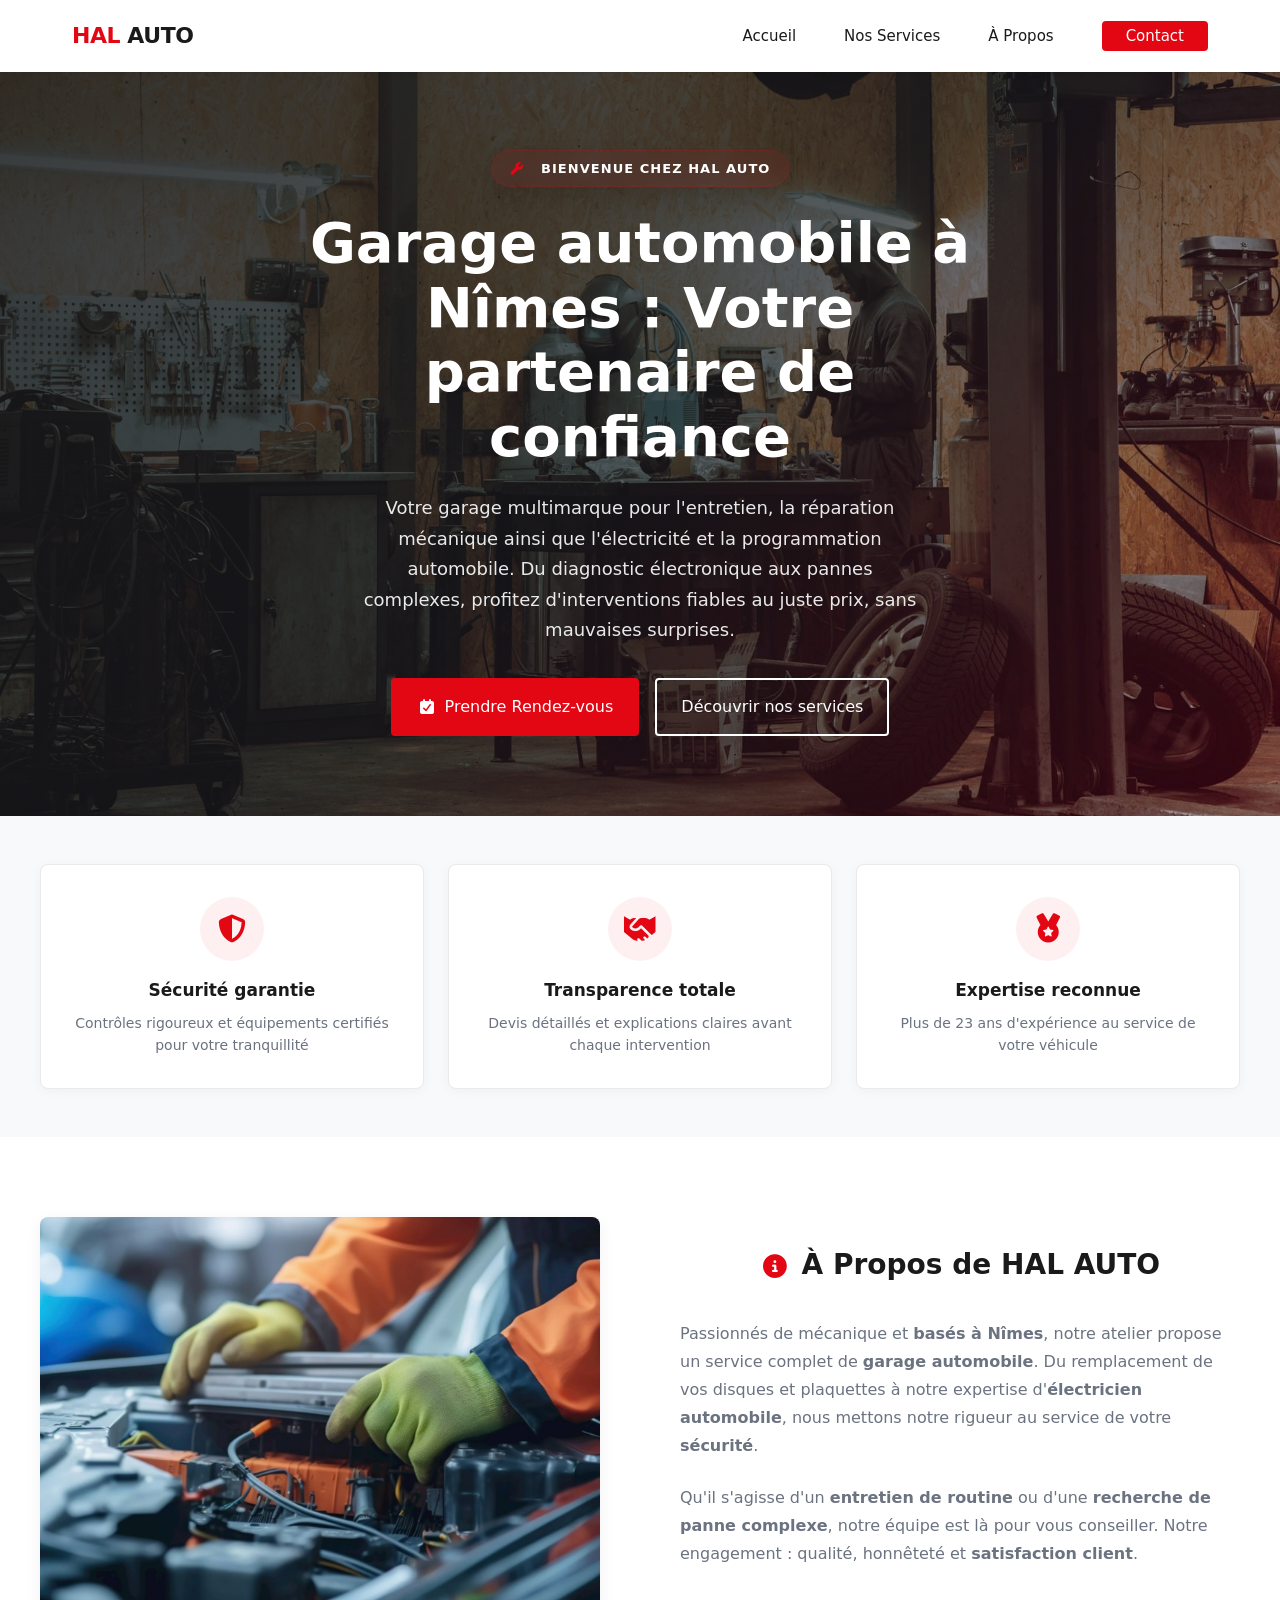
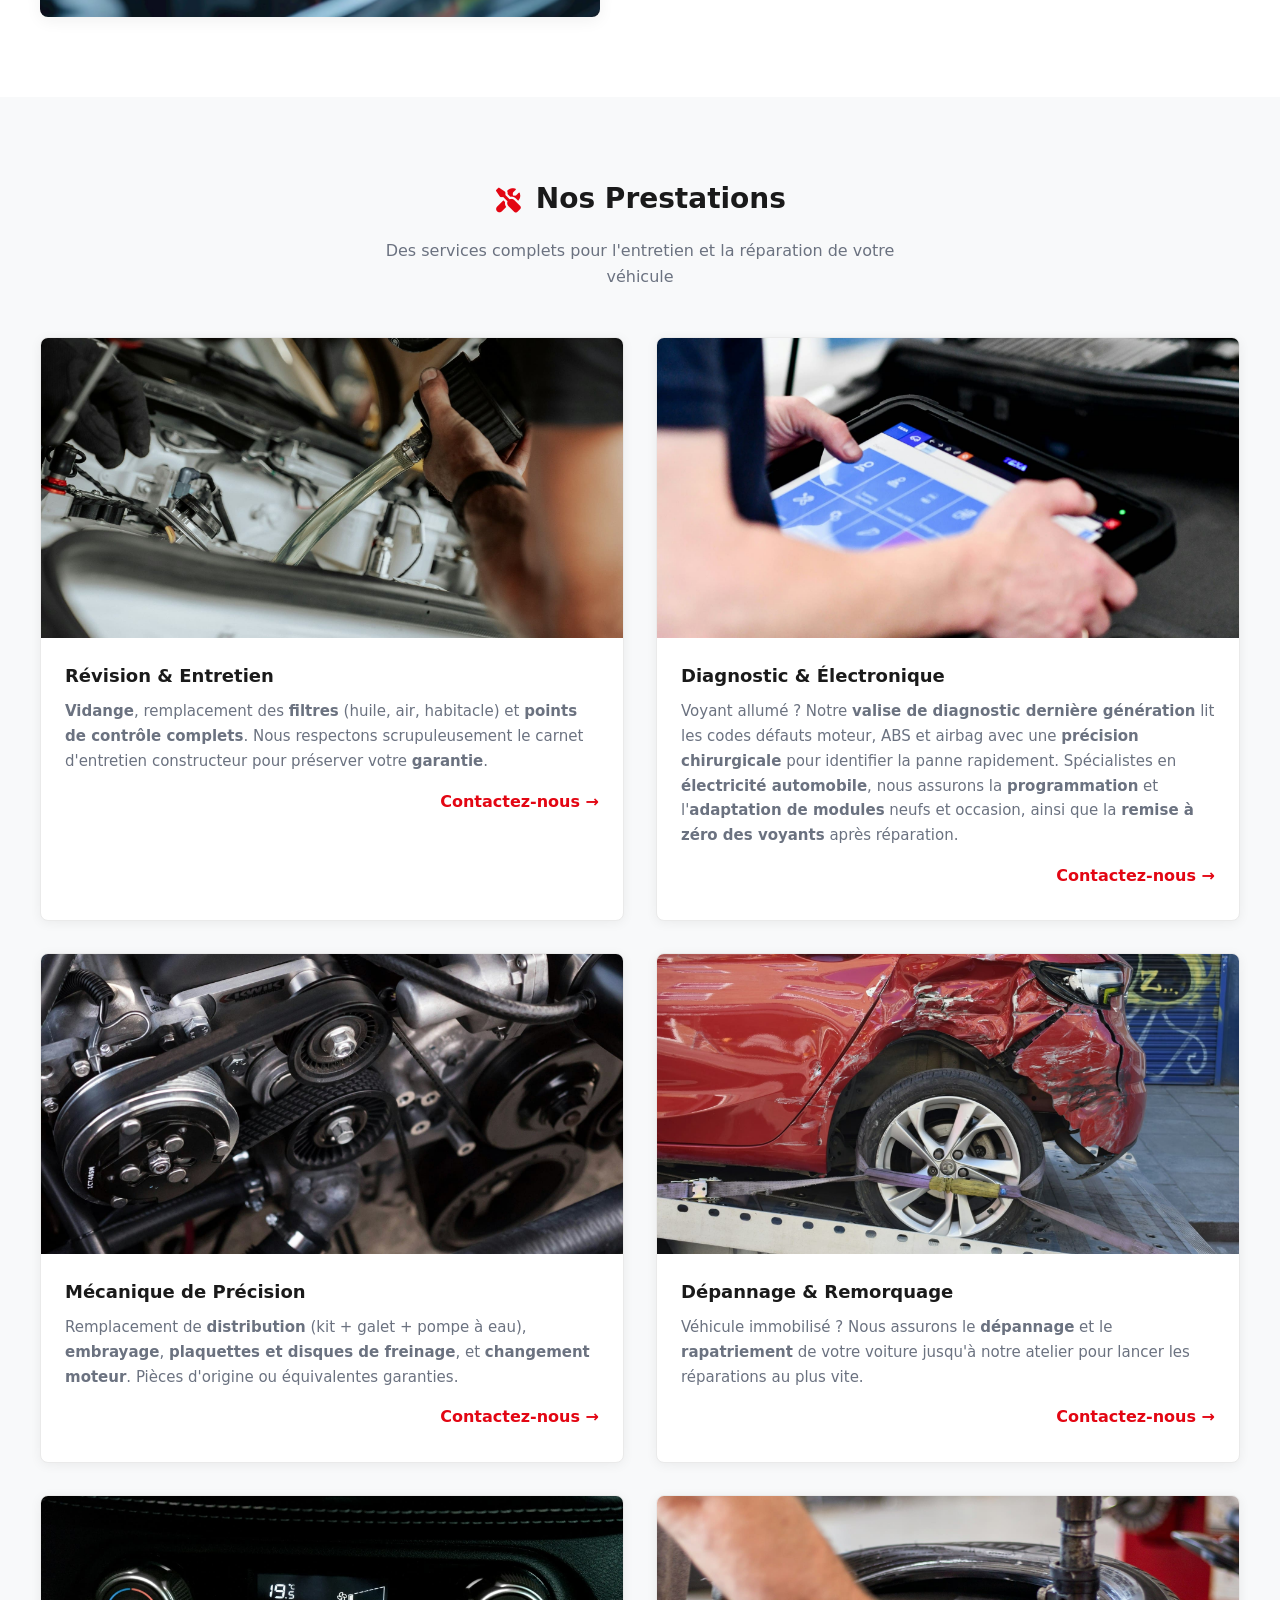
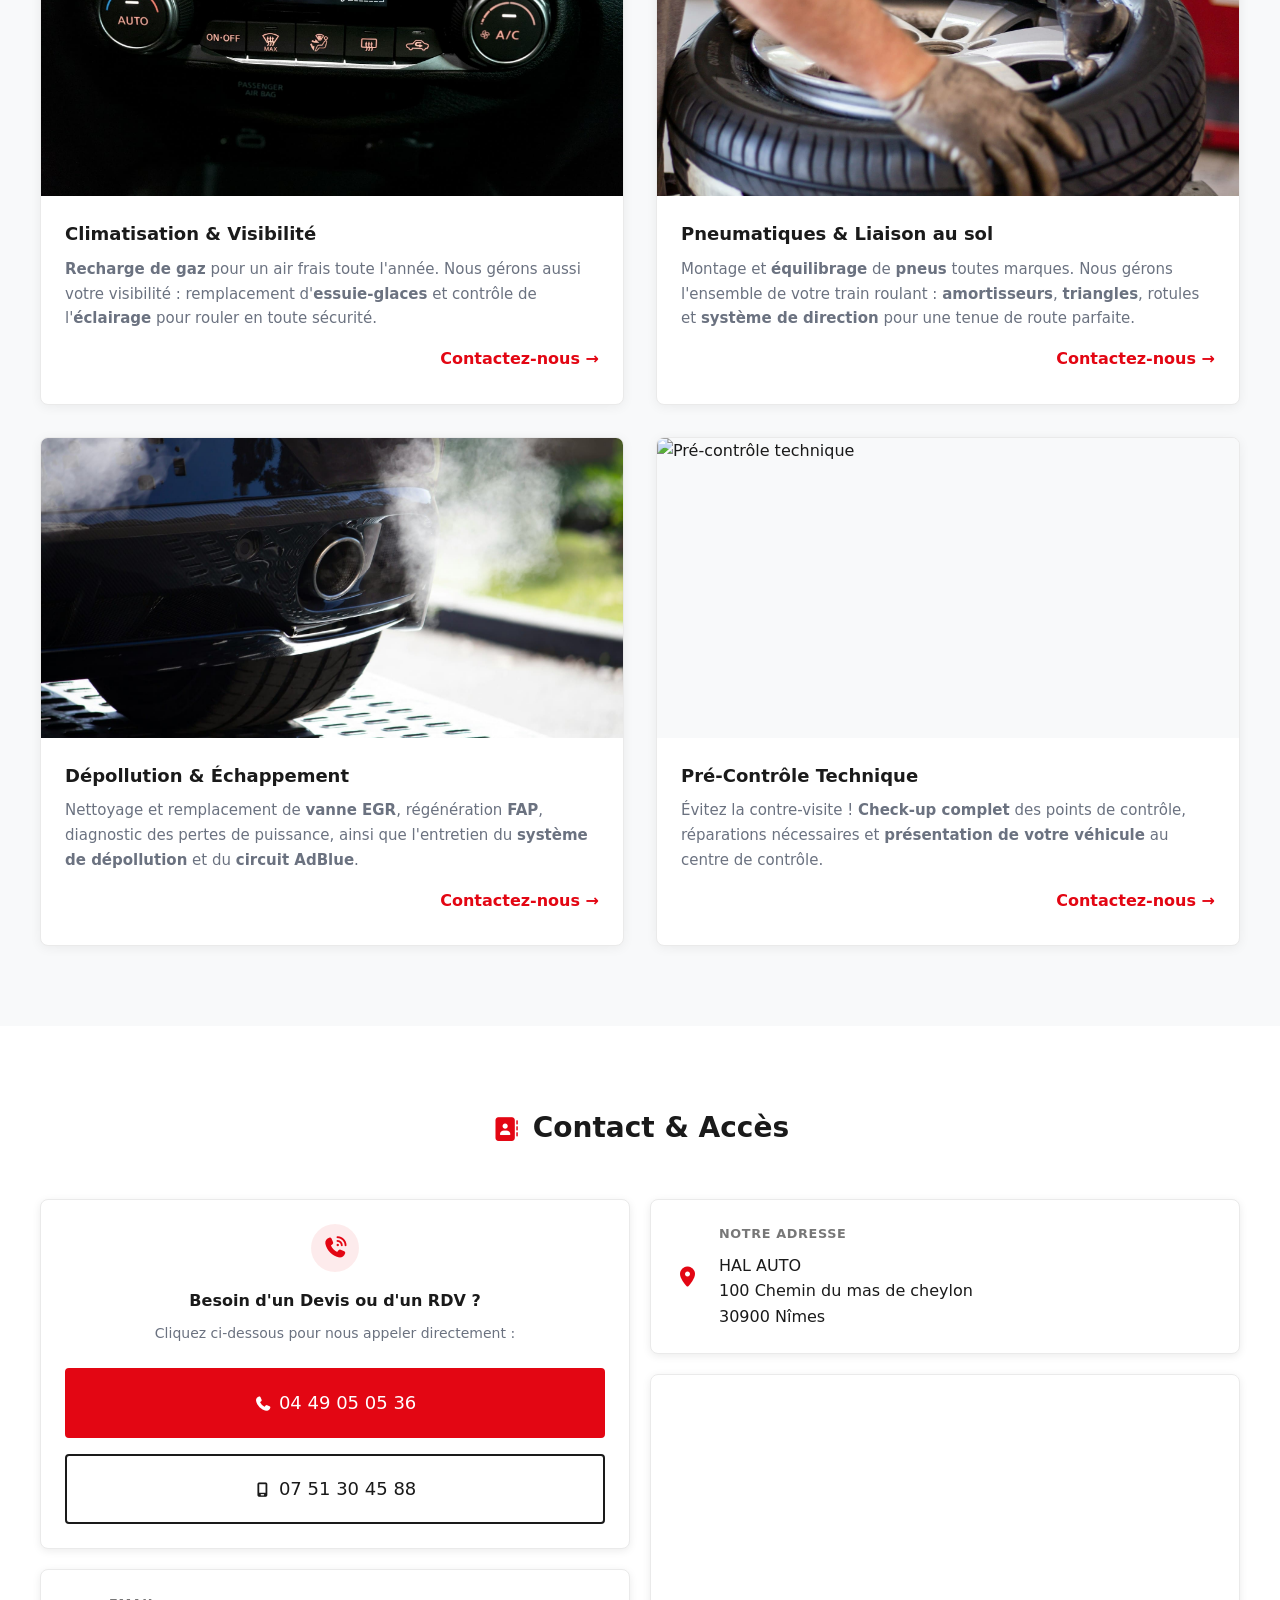
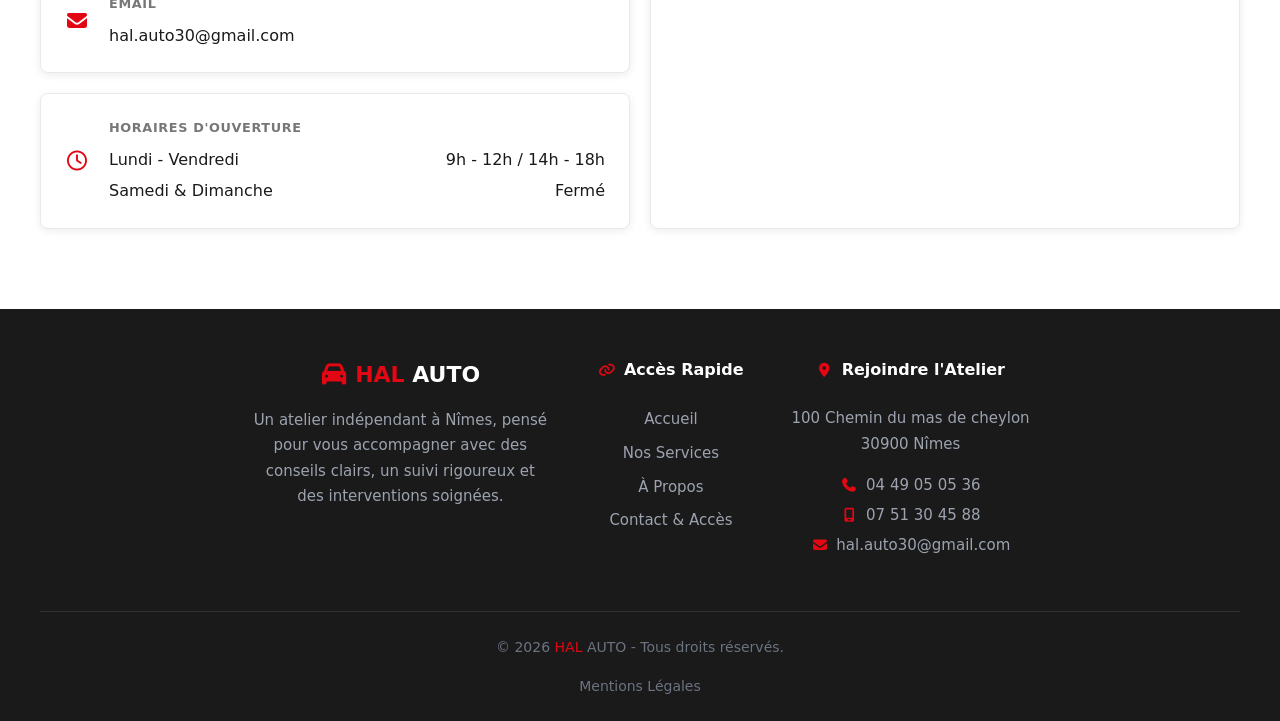
==== commit 888dca3f: "Refactor code structure for improved readability and maintainability" ====
--- a/index.html
+++ b/index.html
@@ -1 +1,305 @@
-<!DOCTYPE html><html lang="fr"><head><meta charset="UTF-8" /><link rel="icon" type="image/svg+xml" href="assets/images/icon.svg" /><meta name="viewport" content="width=device-width, initial-scale=1.0" /><meta name="description" content="HAL AUTO, votre garage automobile à Nîmes. Entretien, mécanique, diagnostic, pneus, clim et dépollution. Devis transparent et réparations au juste prix." /><meta property="og:type" content="website" /><meta property="og:url" content="https://halauto.fr/" /><meta property="og:title" content="HAL AUTO - Garage & Mécanique Automobile à Nîmes" /><meta property="og:description" content="HAL AUTO, votre garage automobile à Nîmes. Entretien, mécanique, diagnostic, pneus, clim et dépollution. Devis transparent et réparations au juste prix." /><meta property="og:image" content="https://halauto.fr/assets/images/a-propos.jpg" /><meta property="og:locale" content="fr_FR" /><meta name="twitter:card" content="summary_large_image" /><meta name="twitter:url" content="https://halauto.fr/" /><meta name="twitter:title" content="HAL AUTO - Garage Automobile à Nîmes" /><meta name="twitter:description" content="HAL AUTO, votre garage automobile à Nîmes. Entretien, mécanique, diagnostic, pneus, clim et dépollution. Devis transparent et réparations au juste prix." /><meta name="twitter:image" content="https://halauto.fr/assets/images/a-propos.jpg" /><title>HAL AUTO - Garage Automobile à Nîmes</title><link rel="stylesheet" href="assets/css/fontawesome/css/all.min.css" /><link rel="stylesheet" href="assets/css/style.css" /><script type="application/ld+json">{ "@context": "https://schema.org", "@type": "AutoRepair", "name": "HAL AUTO", "image": "https://halauto.fr/assets/images/a-propos.jpg", "telephone": ["+33449050536", "+33751304588"], "email": "hal.auto30@gmail.com", "address": { "@type": "PostalAddress", "streetAddress": "101 Chemin du Mas de Cheylon, 30900 Nîmes", "addressLocality": "Nîmes", "postalCode": "30900", "addressCountry": "FR" }, "openingHoursSpecification": [ { "@type": "OpeningHoursSpecification", "dayOfWeek": ["Monday", "Tuesday", "Wednesday", "Thursday", "Friday"], "opens": "09:00", "closes": "12:00" }, { "@type": "OpeningHoursSpecification", "dayOfWeek": ["Monday", "Tuesday", "Wednesday", "Thursday", "Friday"], "opens": "14:00", "closes": "18:00" } ], "priceRange": "$$", "url": "https://halauto.fr", "hasOfferCatalog": { "@type": "OfferCatalog", "name": "Services HAL AUTO", "itemListElement": [ { "@type": "Offer", "itemOffered": { "@type": "Service", "name": "Atelier de réparation automobile" } }, { "@type": "Offer", "itemOffered": { "@type": "Service", "name": "Électricien automobile" } }, { "@type": "Offer", "itemOffered": { "@type": "Service", "name": "Atelier de prestations de freinage" } }, { "@type": "Offer", "itemOffered": { "@type": "Service", "name": "Garage automobile" } }, { "@type": "Offer", "itemOffered": { "@type": "Service", "name": "Atelier de mécanique automobile" } } ] }}</script></head><body><header class="header"><div class="header__container"><a href="#accueil" class="header__logo"><span class="header__logo-text"><span class="brand-hal">HAL</span><span class="brand-auto">&nbsp;AUTO</span></span></a><button class="header__burger" id="burger" aria-label="Menu"><i class="fa-solid fa-bars"></i></button><nav class="header__nav" id="nav"><ul class="header__nav-list"><li class="header__nav-item"><a href="#accueil" class="header__nav-link">Accueil</a></li><li class="header__nav-item"><a href="#services" class="header__nav-link">Nos Services</a></li><li class="header__nav-item"><a href="#apropos" class="header__nav-link">À Propos</a></li><li class="header__nav-item"><a href="#contact" class="header__nav-link header__nav-link--cta">Contact</a></li></ul></nav></div></header><main><section class="hero" id="accueil"><div class="hero__overlay"></div><div class="hero__container"><div class="hero__content"><p class="hero__subtitle"><i class="fa-solid fa-wrench"></i> Bienvenue chez HAL AUTO </p><h1 class="hero__title">Garage automobile à Nîmes : Votre partenaire de confiance</h1><p class="hero__text"> Votre garage multimarque pour l'entretien, la réparation mécanique et l'électricité automobile. Du diagnostic électronique aux pannes complexes, profitez d'interventions fiables au juste prix, sans mauvaises surprises. </p><div class="hero__buttons"><a href="#contact" class="btn btn--primary"><i class="fa-solid fa-calendar-check"></i> Prendre Rendez-vous </a><a href="#services" class="btn btn--outline-hero"> Découvrir nos services </a></div></div></div></section><section class="reassurance"><div class="reassurance__container"><div class="reassurance__card fade-in"><div class="reassurance__card-icon"><i class="fa-solid fa-shield-halved"></i></div><h3 class="reassurance__card-title">Sécurité garantie</h3><p class="reassurance__card-text">Contrôles rigoureux et équipements certifiés pour votre tranquillité</p></div><div class="reassurance__card fade-in"><div class="reassurance__card-icon"><i class="fa-solid fa-handshake"></i></div><h3 class="reassurance__card-title">Transparence totale</h3><p class="reassurance__card-text">Devis détaillés et explications claires avant chaque intervention </p></div><div class="reassurance__card fade-in"><div class="reassurance__card-icon"><i class="fa-solid fa-medal"></i></div><h3 class="reassurance__card-title">Expertise reconnue</h3><p class="reassurance__card-text">Plus de 23 ans d'expérience au service de votre véhicule</p></div></div></section><section class="about" id="apropos"><div class="about__container"><div class="about__image fade-in"><img src="assets/images/a-propos.jpg" alt="Équipe de mécaniciens professionnels chez HAL AUTO" loading="lazy" /></div><div class="about__content fade-in"><h2 class="about__title"><i class="fa-solid fa-circle-info"></i> À Propos de HAL AUTO </h2><p class="about__text"> Passionnés de mécanique et <strong>basés à Nîmes</strong>, notre atelier propose un service complet de <strong>garage automobile</strong>. Du remplacement de vos disques et plaquettes à notre expertise d'<strong>électricien automobile</strong>, nous mettons notre rigueur au service de votre <strong>sécurité</strong>. </p><p class="about__text"> Qu'il s'agisse d'un <strong>entretien de routine</strong> ou d'une <strong>recherche de panne complexe</strong>, notre équipe est là pour vous conseiller. Notre engagement : qualité, honnêteté et <strong>satisfaction client</strong>. </p></div></div></section><section class="services" id="services"><div class="services__container"><h2 class="services__title fade-in"><i class="fa-solid fa-screwdriver-wrench"></i> Nos Prestations </h2><p class="services__subtitle fade-in">Des services complets pour l'entretien et la réparation de votre véhicule </p><div class="services__grid"><article class="service-card fade-in"><div class="service-card__image"><img src="assets/images/service-entretien-revision.jpg" alt="Révision et entretien automobile" loading="lazy" /></div><div class="service-card__content"><h3 class="service-card__title">Révision & Entretien</h3><p class="service-card__text"><strong>Vidange</strong>, remplacement des <strong>filtres</strong> (huile, air, habitacle) et <strong>points de contrôle complets</strong>. Nous respectons scrupuleusement le carnet d'entretien constructeur pour préserver votre <strong>garantie</strong>. </p><a href="#contact" class="service-card__cta">Contactez-nous →</a></div></article><article class="service-card fade-in"><div class="service-card__image"><img src="assets/images/service-diagnostique.jpg" alt="Diagnostic électronique véhicule" loading="lazy" /></div><div class="service-card__content"><h3 class="service-card__title">Diagnostic & Électronique</h3><p class="service-card__text"> Voyant allumé ? Notre <strong>valise de diagnostic dernière génération</strong> lit les codes défauts moteur, ABS et airbag avec une <strong>précision chirurgicale</strong> pour identifier la panne rapidement. Spécialistes en <strong>électricité automobile</strong>, nous assurons la <strong>programmation</strong> et l'<strong>adaptation de modules</strong> neufs et occasion, ainsi que la <strong>remise à zéro des voyants</strong> après réparation. </p><a href="#contact" class="service-card__cta">Contactez-nous →</a></div></article><article class="service-card fade-in"><div class="service-card__image"><img src="assets/images/service-distribution.jpg" alt="Réparation mécanique automobile" loading="lazy" /></div><div class="service-card__content"><h3 class="service-card__title">Mécanique de Précision</h3><p class="service-card__text"> Remplacement de <strong>distribution</strong> (kit + galet + pompe à eau), <strong>embrayage</strong>, <strong>plaquettes et disques de freinage</strong>, et <strong>changement moteur</strong>. Pièces d'origine ou équivalentes garanties. </p><a href="#contact" class="service-card__cta">Contactez-nous →</a></div></article><article class="service-card fade-in"><div class="service-card__image"><img src="assets/images/service-climatisation.jpg" alt="Climatisation automobile" loading="lazy" /></div><div class="service-card__content"><h3 class="service-card__title">Climatisation & Visibilité</h3><p class="service-card__text"><strong>Recharge de gaz</strong> pour un air frais toute l'année. Nous gérons aussi votre visibilité : remplacement d'<strong>essuie-glaces</strong> et contrôle de l'<strong>éclairage</strong> pour rouler en toute sécurité. </p><a href="#contact" class="service-card__cta">Contactez-nous →</a></div></article><article class="service-card fade-in"><div class="service-card__image"><img src="assets/images/service-pneumatique.jpg" alt="Pneumatiques et géométrie" loading="lazy" /></div><div class="service-card__content"><h3 class="service-card__title">Pneumatiques & Liaison au sol</h3><p class="service-card__text"> Montage et <strong>équilibrage</strong> de <strong>pneus</strong> toutes marques. Nous gérons l'ensemble de votre train roulant : <strong>amortisseurs</strong>, <strong>triangles</strong>, rotules et <strong>système de direction</strong> pour une tenue de route parfaite. </p><a href="#contact" class="service-card__cta">Contactez-nous →</a></div></article><article class="service-card fade-in"><div class="service-card__image"><img src="assets/images/service-depollution.jpg" alt="Dépollution et échappement" loading="lazy" /></div><div class="service-card__content"><h3 class="service-card__title">Dépollution & Échappement</h3><p class="service-card__text"> Nettoyage et remplacement de <strong>vanne EGR</strong>, régénération <strong>FAP</strong>, diagnostic des pertes de puissance, ainsi que l'entretien du <strong>système de dépollution</strong> et du <strong>circuit AdBlue</strong>. </p><a href="#contact" class="service-card__cta">Contactez-nous →</a></div></article><article class="service-card fade-in"><div class="service-card__image"><img src="assets/images/service-controle-technique.jpg" alt="Pré-contrôle technique" loading="lazy" /></div><div class="service-card__content"><h3 class="service-card__title">Pré-Contrôle Technique</h3><p class="service-card__text"> Évitez la contre-visite ! <strong>Check-up complet</strong> des points de contrôle, réparations nécessaires et <strong>présentation de votre véhicule</strong> au centre de contrôle. </p><a href="#contact" class="service-card__cta">Contactez-nous →</a></div></article></div></div></section><section class="contact" id="contact"><div class="contact__container"><h2 class="contact__title fade-in"><i class="fa-solid fa-address-book"></i> Contact & Accès </h2><div class="contact__grid"><div class="contact__column contact__column--communication fade-in"><div class="contact__cta contact__cta--call"><div class="contact__cta-icon"><i class="fa-solid fa-phone-volume"></i></div><h3 class="contact__cta-title">Besoin d'un Devis ou d'un RDV ?</h3><p class="contact__cta-text">Cliquez ci-dessous pour nous appeler directement :</p><div class="contact__cta-actions"><a href="tel:0449050536" class="btn btn--primary btn--large"><i class="fa-solid fa-phone"></i> 04 49 05 05 36 </a><a href="tel:0751304588" class="btn btn--outline btn--large"><i class="fa-solid fa-mobile-screen"></i> 07 51 30 45 88 </a></div></div><div class="contact__card contact__card--email"><div class="contact__card-icon"><i class="fa-solid fa-envelope"></i></div><div class="contact__card-content"><h3 class="contact__card-title">Email</h3><a href="mailto:hal.auto30@gmail.com" class="contact__card-link"> hal.auto30@gmail.com </a></div></div><div class="contact__card contact__card--hours"><div class="contact__card-icon"><i class="fa-regular fa-clock"></i></div><div class="contact__card-content"><h3 class="contact__card-title">Horaires d'Ouverture</h3><ul class="contact__hours"><li class="contact__hours-item"><span class="contact__hours-days">Lundi - Vendredi</span><span class="contact__hours-time">9h - 12h / 14h - 18h</span></li><li class="contact__hours-item"><span class="contact__hours-days contact__hours-days--closed">Samedi & Dimanche</span><span class="contact__hours-time contact__hours-time--closed">Fermé</span></li></ul></div></div></div><div class="contact__column contact__column--localisation fade-in"><div class="contact__card contact__card--address"><div class="contact__card-icon"><i class="fa-solid fa-location-dot"></i></div><div class="contact__card-content"><h3 class="contact__card-title">Notre Adresse</h3><address class="contact__card-address"><a href="https://www.google.com/maps/dir/?api=1&destination=101+Chemin+du+Mas+de+Cheylon,+30900+N%C3%AEmes" target="_blank" rel="noopener noreferrer" style="text-decoration: none; color: inherit;"> HAL AUTO<br /> 101 Chemin du mas de cheylon<br /> 30900 Nîmes </a></address></div></div><div class="contact__map"><iframe src="https://www.google.com/maps?q=101+Chemin+du+Mas+de+Cheylon,+30900+N%C3%AEmes&output=embed" width="100%" height="280" style="border:0;" allowfullscreen="" loading="lazy" referrerpolicy="no-referrer-when-downgrade" title="Localisation du garage HAL AUTO à Nîmes"></iframe></div></div></div></div></section></main><footer class="footer"><div class="footer__container"><div class="footer__brand"><a href="#accueil" class="footer__logo"><i class="fa-solid fa-car"></i><span><span class="brand-hal">HAL</span><span class="brand-auto">&nbsp;AUTO</span></span></a><p class="footer__tagline"> Un atelier indépendant à Nîmes, pensé pour vous accompagner avec des conseils clairs, un suivi rigoureux et des interventions soignées. </p></div><div class="footer__nav"><h4 class="footer__nav-title"><i class="fa-solid fa-link"></i> Accès Rapide </h4><ul class="footer__nav-list"><li><a href="#accueil" class="footer__nav-link">Accueil</a></li><li><a href="#services" class="footer__nav-link">Nos Services</a></li><li><a href="#apropos" class="footer__nav-link">À Propos</a></li><li><a href="#contact" class="footer__nav-link">Contact & Accès</a></li></ul></div><div class="footer__contact"><h4 class="footer__contact-title"><i class="fa-solid fa-location-dot"></i> Rejoindre l'Atelier </h4><address class="footer__contact-address"><a href="https://www.google.com/maps/dir/?api=1&destination=101+Chemin+du+Mas+de+Cheylon,+30900+N%C3%AEmes" target="_blank" rel="noopener noreferrer" style="text-decoration: none; color: inherit;"> 101 Chemin du mas de cheylon<br /> 30900 Nîmes </a></address><p class="footer__contact-phone"><i class="fa-solid fa-phone"></i><a href="tel:0449050536">04 49 05 05 36</a></p><p class="footer__contact-phone"><i class="fa-solid fa-mobile-screen"></i><a href="tel:0751304588">07 51 30 45 88</a></p><p class="footer__contact-email"><i class="fa-solid fa-envelope"></i><a href="mailto:hal.auto30@gmail.com">hal.auto30@gmail.com</a></p></div></div><div class="footer__bottom"><p class="footer__copyright"> &copy; <span id="footerYear"></span><span class="brand-hal">&nbsp;HAL</span><span class="brand-auto">&nbsp;AUTO</span> - Tous droits réservés. </p><div class="footer__legal"><a href="mentions-legales.html" class="footer__legal-link">Mentions Légales</a></div></div></footer><button class="scroll-top" id="scrollTop" aria-label="Retour en haut"><i class="fa-solid fa-chevron-up"></i></button><script type="module" src="assets/js/main.js"></script></body></html>+<!DOCTYPE html>
+<html lang="fr">
+
+<head>
+    <meta charset="UTF-8" />
+    <link rel="icon" type="image/svg+xml" href="assets/images/icon.svg" />
+    <meta name="viewport" content="width=device-width, initial-scale=1.0" />
+    <meta name="description"
+        content="HAL AUTO, votre garage automobile à Nîmes. Entretien, mécanique, électronique, diagnostic, pneus, clim et dépollution. Devis transparent et réparations transparent." />
+    <meta property="og:type" content="website" />
+    <meta property="og:url" content="https://halauto.fr/" />
+    <meta property="og:title" content="HAL AUTO - Garage & Mécanique Automobile à Nîmes" />
+    <meta property="og:description"
+        content="HAL AUTO, votre garage automobile à Nîmes. Entretien, mécanique, électronique, diagnostic, pneus, clim et dépollution. Devis transparent et réparations transparent." />
+    <meta property="og:image" content="https://halauto.fr/assets/images/a-propos.jpg" />
+    <meta property="og:locale" content="fr_FR" />
+    <meta name="twitter:card" content="summary_large_image" />
+    <meta name="twitter:url" content="https://halauto.fr/" />
+    <meta name="twitter:title" content="HAL AUTO - Garage Automobile à Nîmes" />
+    <meta name="twitter:description"
+        content="HAL AUTO, votre garage automobile à Nîmes. Entretien, mécanique, électronique, diagnostic, pneus, clim et dépollution. Devis et réparations transparent." />
+    <meta name="twitter:image" content="https://halauto.fr/assets/images/a-propos.jpg" />
+    <title>HAL AUTO - Garage Automobile à Nîmes</title>
+    <link rel="stylesheet" href="assets/css/fontawesome/css/all.min.css" />
+    <link rel="stylesheet" href="assets/css/style.css" />
+    <script
+        type="application/ld+json">{ "@context": "https://schema.org", "@type": "AutoRepair", "name": "HAL AUTO", "image": "https://halauto.fr/assets/images/a-propos.jpg", "telephone": ["+33449050536", "+33751304588"], "email": "hal.auto30@gmail.com", "address": { "@type": "PostalAddress", "streetAddress": "100 Chemin du Mas de Cheylon, 30900 Nîmes", "addressLocality": "Nîmes", "postalCode": "30900", "addressCountry": "FR" }, "openingHoursSpecification": [ { "@type": "OpeningHoursSpecification", "dayOfWeek": ["Monday", "Tuesday", "Wednesday", "Thursday", "Friday"], "opens": "09:00", "closes": "12:00" }, { "@type": "OpeningHoursSpecification", "dayOfWeek": ["Monday", "Tuesday", "Wednesday", "Thursday", "Friday"], "opens": "14:00", "closes": "18:00" } ], "priceRange": "$$", "url": "https://halauto.fr", "hasOfferCatalog": { "@type": "OfferCatalog", "name": "Services HAL AUTO", "itemListElement": [ { "@type": "Offer", "itemOffered": { "@type": "Service", "name": "Atelier de réparation automobile" } }, { "@type": "Offer", "itemOffered": { "@type": "Service", "name": "Électricien automobile" } }, { "@type": "Offer", "itemOffered": { "@type": "Service", "name": "Atelier de prestations de freinage" } }, { "@type": "Offer", "itemOffered": { "@type": "Service", "name": "Garage automobile" } }, { "@type": "Offer", "itemOffered": { "@type": "Service", "name": "Atelier de mécanique automobile" } } ] }}</script>
+</head>
+
+<body>
+    <header class="header">
+        <div class="header__container"><a href="#accueil" class="header__logo"><span class="header__logo-text"><span
+                        class="brand-hal">HAL</span><span class="brand-auto">&nbsp;AUTO</span></span></a><button
+                class="header__burger" id="burger" aria-label="Menu"><i class="fa-solid fa-bars"></i></button>
+            <nav class="header__nav" id="nav">
+                <ul class="header__nav-list">
+                    <li class="header__nav-item"><a href="#accueil" class="header__nav-link">Accueil</a></li>
+                    <li class="header__nav-item"><a href="#services" class="header__nav-link">Nos Services</a></li>
+                    <li class="header__nav-item"><a href="#apropos" class="header__nav-link">À Propos</a></li>
+                    <li class="header__nav-item"><a href="#contact"
+                            class="header__nav-link header__nav-link--cta">Contact</a></li>
+                </ul>
+            </nav>
+        </div>
+    </header>
+    <main>
+        <section class="hero" id="accueil">
+            <div class="hero__overlay"></div>
+            <div class="hero__container">
+                <div class="hero__content">
+                    <p class="hero__subtitle"><i class="fa-solid fa-wrench"></i> Bienvenue chez HAL AUTO </p>
+                    <h1 class="hero__title">Garage automobile à Nîmes : Votre partenaire de confiance</h1>
+                    <p class="hero__text"> Votre garage multimarque pour l'entretien, la réparation mécanique ainsi que
+                        l'électricité et la programmation automobile. Du diagnostic électronique aux pannes complexes, profitez
+                        d'interventions fiables au juste prix, sans mauvaises surprises. </p>
+                    <div class="hero__buttons"><a href="#contact" class="btn btn--primary"><i
+                                class="fa-solid fa-calendar-check"></i> Prendre Rendez-vous </a><a href="#services"
+                            class="btn btn--outline-hero"> Découvrir nos services </a></div>
+                </div>
+            </div>
+        </section>
+        <section class="reassurance">
+            <div class="reassurance__container">
+                <div class="reassurance__card fade-in">
+                    <div class="reassurance__card-icon"><i class="fa-solid fa-shield-halved"></i></div>
+                    <h3 class="reassurance__card-title">Sécurité garantie</h3>
+                    <p class="reassurance__card-text">Contrôles rigoureux et équipements certifiés pour votre
+                        tranquillité</p>
+                </div>
+                <div class="reassurance__card fade-in">
+                    <div class="reassurance__card-icon"><i class="fa-solid fa-handshake"></i></div>
+                    <h3 class="reassurance__card-title">Transparence totale</h3>
+                    <p class="reassurance__card-text">Devis détaillés et explications claires avant chaque intervention
+                    </p>
+                </div>
+                <div class="reassurance__card fade-in">
+                    <div class="reassurance__card-icon"><i class="fa-solid fa-medal"></i></div>
+                    <h3 class="reassurance__card-title">Expertise reconnue</h3>
+                    <p class="reassurance__card-text">Plus de 23 ans d'expérience au service de votre véhicule</p>
+                </div>
+            </div>
+        </section>
+        <section class="about" id="apropos">
+            <div class="about__container">
+                <div class="about__image fade-in"><img src="assets/images/a-propos.jpg"
+                        alt="Équipe de mécaniciens professionnels chez HAL AUTO" loading="lazy" /></div>
+                <div class="about__content fade-in">
+                    <h2 class="about__title"><i class="fa-solid fa-circle-info"></i> À Propos de HAL AUTO </h2>
+                    <p class="about__text"> Passionnés de mécanique et <strong>basés à Nîmes</strong>, notre atelier
+                        propose un service complet de <strong>garage automobile</strong>. Du remplacement de vos disques
+                        et plaquettes à notre expertise d'<strong>électricien automobile</strong>, nous mettons notre
+                        rigueur au service de votre <strong>sécurité</strong>. </p>
+                    <p class="about__text"> Qu'il s'agisse d'un <strong>entretien de routine</strong> ou d'une
+                        <strong>recherche de panne complexe</strong>, notre équipe est là pour vous conseiller. Notre
+                        engagement : qualité, honnêteté et <strong>satisfaction client</strong>. </p>
+                </div>
+            </div>
+        </section>
+        <section class="services" id="services">
+            <div class="services__container">
+                <h2 class="services__title fade-in"><i class="fa-solid fa-screwdriver-wrench"></i> Nos Prestations </h2>
+                <p class="services__subtitle fade-in">Des services complets pour l'entretien et la réparation de votre
+                    véhicule </p>
+                <div class="services__grid">
+                    <article class="service-card fade-in">
+                        <div class="service-card__image"><img src="assets/images/service-entretien-revision.jpg"
+                                alt="Révision et entretien automobile" loading="lazy" /></div>
+                        <div class="service-card__content">
+                            <h3 class="service-card__title">Révision & Entretien</h3>
+                            <p class="service-card__text"><strong>Vidange</strong>, remplacement des
+                                <strong>filtres</strong> (huile, air, habitacle) et <strong>points de contrôle
+                                    complets</strong>. Nous respectons scrupuleusement le carnet d'entretien
+                                constructeur pour préserver votre <strong>garantie</strong>. </p><a href="#contact"
+                                class="service-card__cta">Contactez-nous →</a>
+                        </div>
+                    </article>
+                    <article class="service-card fade-in">
+                        <div class="service-card__image"><img src="assets/images/service-diagnostique.jpg"
+                                alt="Diagnostic électronique véhicule" loading="lazy" /></div>
+                        <div class="service-card__content">
+                            <h3 class="service-card__title">Diagnostic & Électronique</h3>
+                            <p class="service-card__text"> Voyant allumé ? Notre <strong>valise de diagnostic dernière
+                                    génération</strong> lit les codes défauts moteur, ABS et airbag avec une
+                                <strong>précision chirurgicale</strong> pour identifier la panne rapidement.
+                                Spécialistes en <strong>électricité automobile</strong>, nous assurons la
+                                <strong>programmation</strong> et l'<strong>adaptation de modules</strong> neufs et
+                                occasion, ainsi que la <strong>remise à zéro des voyants</strong> après réparation. </p>
+                            <a href="#contact" class="service-card__cta">Contactez-nous →</a>
+                        </div>
+                    </article>
+                    <article class="service-card fade-in">
+                        <div class="service-card__image"><img src="assets/images/service-distribution.jpg"
+                                alt="Réparation mécanique automobile" loading="lazy" /></div>
+                        <div class="service-card__content">
+                            <h3 class="service-card__title">Mécanique de Précision</h3>
+                            <p class="service-card__text"> Remplacement de <strong>distribution</strong> (kit + galet +
+                                pompe à eau), <strong>embrayage</strong>, <strong>plaquettes et disques de
+                                    freinage</strong>, et <strong>changement moteur</strong>. Pièces d'origine ou
+                                équivalentes garanties. </p><a href="#contact" class="service-card__cta">Contactez-nous
+                                →</a>
+                        </div>
+                    </article>
+                    <article class="service-card fade-in">
+                        <div class="service-card__image"><img src="assets/images/service-depannage.jpg"
+                                alt="Dépannage et remorquage de véhicule" loading="lazy" /></div>
+                        <div class="service-card__content">
+                            <h3 class="service-card__title">Dépannage & Remorquage</h3>
+                            <p class="service-card__text"> Véhicule immobilisé ? Nous assurons
+                                le <strong>dépannage</strong> et le <strong>rapatriement</strong> de votre voiture jusqu'à notre atelier
+                                pour lancer les réparations au plus vite. </p><a href="#contact" class="service-card__cta">Contactez-nous
+                                →</a>
+                        </div>
+                    </article>
+                    <article class="service-card fade-in">
+                        <div class="service-card__image"><img src="assets/images/service-climatisation.jpg"
+                                alt="Climatisation automobile" loading="lazy" /></div>
+                        <div class="service-card__content">
+                            <h3 class="service-card__title">Climatisation & Visibilité</h3>
+                            <p class="service-card__text"><strong>Recharge de gaz</strong> pour un air frais toute
+                                l'année. Nous gérons aussi votre visibilité : remplacement
+                                d'<strong>essuie-glaces</strong> et contrôle de l'<strong>éclairage</strong> pour rouler
+                                en toute sécurité. </p><a href="#contact" class="service-card__cta">Contactez-nous →</a>
+                        </div>
+                    </article>
+                    <article class="service-card fade-in">
+                        <div class="service-card__image"><img src="assets/images/service-pneumatique.jpg"
+                                alt="Pneumatiques et géométrie" loading="lazy" /></div>
+                        <div class="service-card__content">
+                            <h3 class="service-card__title">Pneumatiques & Liaison au sol</h3>
+                            <p class="service-card__text"> Montage et <strong>équilibrage</strong> de
+                                <strong>pneus</strong> toutes marques. Nous gérons l'ensemble de votre train roulant :
+                                <strong>amortisseurs</strong>, <strong>triangles</strong>, rotules et <strong>système de
+                                    direction</strong> pour une tenue de route parfaite. </p><a href="#contact"
+                                class="service-card__cta">Contactez-nous →</a>
+                        </div>
+                    </article>
+                    <article class="service-card fade-in">
+                        <div class="service-card__image"><img src="assets/images/service-depollution.jpg"
+                                alt="Dépollution et échappement" loading="lazy" /></div>
+                        <div class="service-card__content">
+                            <h3 class="service-card__title">Dépollution & Échappement</h3>
+                            <p class="service-card__text"> Nettoyage et remplacement de <strong>vanne EGR</strong>,
+                                régénération <strong>FAP</strong>, diagnostic des pertes de puissance, ainsi que
+                                l'entretien du <strong>système de dépollution</strong> et du <strong>circuit
+                                    AdBlue</strong>. </p><a href="#contact" class="service-card__cta">Contactez-nous
+                                →</a>
+                        </div>
+                    </article>
+                    <article class="service-card fade-in">
+                        <div class="service-card__image"><img src="assets/images/service-controle-technique.jpg"
+                                alt="Pré-contrôle technique" loading="lazy" /></div>
+                        <div class="service-card__content">
+                            <h3 class="service-card__title">Pré-Contrôle Technique</h3>
+                            <p class="service-card__text"> Évitez la contre-visite ! <strong>Check-up complet</strong>
+                                des points de contrôle, réparations nécessaires et <strong>présentation de votre
+                                    véhicule</strong> au centre de contrôle. </p><a href="#contact"
+                                class="service-card__cta">Contactez-nous →</a>
+                        </div>
+                    </article>
+                </div>
+            </div>
+        </section>
+        <section class="contact" id="contact">
+            <div class="contact__container">
+                <h2 class="contact__title fade-in"><i class="fa-solid fa-address-book"></i> Contact & Accès </h2>
+                <div class="contact__grid">
+                    <div class="contact__column contact__column--communication fade-in">
+                        <div class="contact__cta contact__cta--call">
+                            <div class="contact__cta-icon"><i class="fa-solid fa-phone-volume"></i></div>
+                            <h3 class="contact__cta-title">Besoin d'un Devis ou d'un RDV ?</h3>
+                            <p class="contact__cta-text">Cliquez ci-dessous pour nous appeler directement :</p>
+                            <div class="contact__cta-actions"><a href="tel:0449050536"
+                                    class="btn btn--primary btn--large"><i class="fa-solid fa-phone"></i> 04 49 05 05 36
+                                </a><a href="tel:0751304588" class="btn btn--outline btn--large"><i
+                                        class="fa-solid fa-mobile-screen"></i> 07 51 30 45 88 </a></div>
+                        </div>
+                        <div class="contact__card contact__card--email">
+                            <div class="contact__card-icon"><i class="fa-solid fa-envelope"></i></div>
+                            <div class="contact__card-content">
+                                <h3 class="contact__card-title">Email</h3><a href="mailto:hal.auto30@gmail.com"
+                                    class="contact__card-link"> hal.auto30@gmail.com </a>
+                            </div>
+                        </div>
+                        <div class="contact__card contact__card--hours">
+                            <div class="contact__card-icon"><i class="fa-regular fa-clock"></i></div>
+                            <div class="contact__card-content">
+                                <h3 class="contact__card-title">Horaires d'Ouverture</h3>
+                                <ul class="contact__hours">
+                                    <li class="contact__hours-item"><span class="contact__hours-days">Lundi -
+                                            Vendredi</span><span class="contact__hours-time">9h - 12h / 14h - 18h</span>
+                                    </li>
+                                    <li class="contact__hours-item"><span
+                                            class="contact__hours-days contact__hours-days--closed">Samedi &
+                                            Dimanche</span><span
+                                            class="contact__hours-time contact__hours-time--closed">Fermé</span></li>
+                                </ul>
+                            </div>
+                        </div>
+                    </div>
+                    <div class="contact__column contact__column--localisation fade-in">
+                        <div class="contact__card contact__card--address">
+                            <div class="contact__card-icon"><i class="fa-solid fa-location-dot"></i></div>
+                            <div class="contact__card-content">
+                                <h3 class="contact__card-title">Notre Adresse</h3>
+                                <address class="contact__card-address"><a
+                                        href="https://www.google.com/maps/dir/?api=1&destination=100+Chemin+du+Mas+de+Cheylon,+30900+N%C3%AEmes"
+                                        target="_blank" rel="noopener noreferrer"
+                                        style="text-decoration: none; color: inherit;"> HAL AUTO<br /> 100 Chemin du mas
+                                        de cheylon<br /> 30900 Nîmes </a></address>
+                            </div>
+                        </div>
+                        <div class="contact__map"><iframe
+                                src="https://www.google.com/maps?q=100+Chemin+du+Mas+de+Cheylon,+30900+N%C3%AEmes&output=embed"
+                                width="100%" height="280" style="border:0;" allowfullscreen="" loading="lazy"
+                                referrerpolicy="no-referrer-when-downgrade"
+                                title="Localisation du garage HAL AUTO à Nîmes"></iframe></div>
+                    </div>
+                </div>
+            </div>
+        </section>
+    </main>
+    <footer class="footer">
+        <div class="footer__container">
+            <div class="footer__brand"><a href="#accueil" class="footer__logo"><i
+                        class="fa-solid fa-car"></i><span><span class="brand-hal">HAL</span><span
+                            class="brand-auto">&nbsp;AUTO</span></span></a>
+                <p class="footer__tagline"> Un atelier indépendant à Nîmes, pensé pour vous accompagner avec des
+                    conseils clairs, un suivi rigoureux et des interventions soignées. </p>
+            </div>
+            <div class="footer__nav">
+                <h4 class="footer__nav-title"><i class="fa-solid fa-link"></i> Accès Rapide </h4>
+                <ul class="footer__nav-list">
+                    <li><a href="#accueil" class="footer__nav-link">Accueil</a></li>
+                    <li><a href="#services" class="footer__nav-link">Nos Services</a></li>
+                    <li><a href="#apropos" class="footer__nav-link">À Propos</a></li>
+                    <li><a href="#contact" class="footer__nav-link">Contact & Accès</a></li>
+                </ul>
+            </div>
+            <div class="footer__contact">
+                <h4 class="footer__contact-title"><i class="fa-solid fa-location-dot"></i> Rejoindre l'Atelier </h4>
+                <address class="footer__contact-address"><a
+                        href="https://www.google.com/maps/dir/?api=1&destination=100+Chemin+du+Mas+de+Cheylon,+30900+N%C3%AEmes"
+                        target="_blank" rel="noopener noreferrer" style="text-decoration: none; color: inherit;"> 100
+                        Chemin du mas de cheylon<br /> 30900 Nîmes </a></address>
+                <p class="footer__contact-phone"><i class="fa-solid fa-phone"></i><a href="tel:0449050536">04 49 05 05
+                        36</a></p>
+                <p class="footer__contact-phone"><i class="fa-solid fa-mobile-screen"></i><a href="tel:0751304588">07 51
+                        30 45 88</a></p>
+                <p class="footer__contact-email"><i class="fa-solid fa-envelope"></i><a
+                        href="mailto:hal.auto30@gmail.com">hal.auto30@gmail.com</a></p>
+            </div>
+        </div>
+        <div class="footer__bottom">
+            <p class="footer__copyright"> &copy; <span id="footerYear"></span><span
+                    class="brand-hal">&nbsp;HAL</span><span class="brand-auto">&nbsp;AUTO</span> - Tous droits réservés.
+            </p>
+            <div class="footer__legal"><a href="mentions-legales.html" class="footer__legal-link">Mentions Légales</a>
+            </div>
+        </div>
+    </footer><button class="scroll-top" id="scrollTop" aria-label="Retour en haut"><i
+            class="fa-solid fa-chevron-up"></i></button>
+    <script type="module" src="assets/js/main.js"></script>
+</body>
+
+</html>
